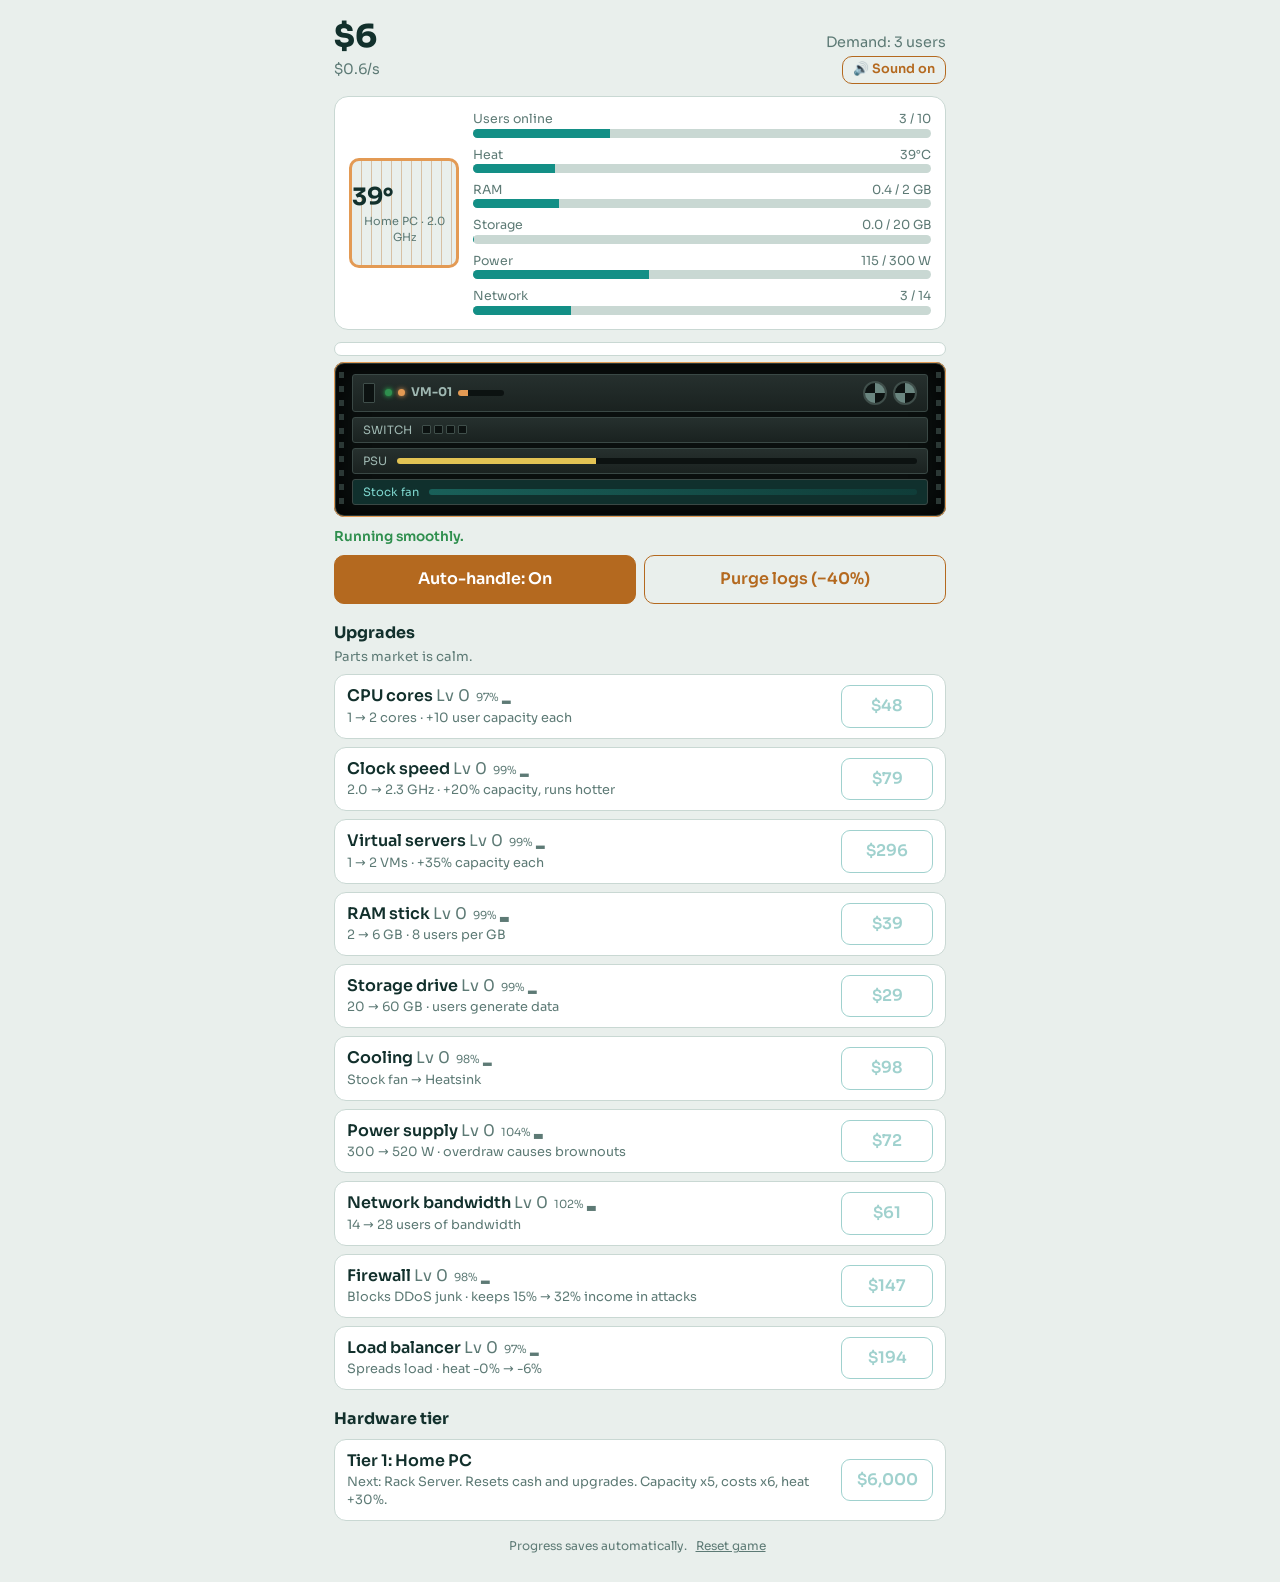
==== idle-server.html @ 1f961571 "Add files via upload" ====
<!DOCTYPE html>
<html lang="en">
<head>
<meta charset="utf-8">
<meta name="viewport" content="width=device-width, initial-scale=1, viewport-fit=cover">
<title>Idle Server</title>
<link href="https://fonts.googleapis.com/css2?family=Sora:wght@400;600;800&display=swap" rel="stylesheet">
<style>
:root{--bg:#e9efec;--panel:#fff;--ink:#12302c;--mute:#5d7a75;--line:#c9d8d3;--cu:#b4691f;--cool:#138f86;--hot:#d93a1f;--ok:#2f8f4e;
box-sizing:border-box;padding-top:env(safe-area-inset-top,0px);padding-bottom:env(safe-area-inset-bottom,0px)}
@media (prefers-color-scheme:dark){:root:not([data-theme="light"]){--bg:#0b1a18;--panel:#12292580;--ink:#e6f1ee;--mute:#8fb0aa;--line:#24443f;--cu:#e39a54;--cool:#5ad1c8;--hot:#ff6a4a;--ok:#6fd08c}}
:root[data-theme="dark"]{--bg:#0b1a18;--panel:#122925;--ink:#e6f1ee;--mute:#8fb0aa;--line:#24443f;--cu:#e39a54;--cool:#5ad1c8;--hot:#ff6a4a;--ok:#6fd08c}
*{box-sizing:border-box}
html{scroll-padding-top:env(safe-area-inset-top,0px)}
body{margin:0;background:var(--bg);color:var(--ink);font-family:Sora,system-ui,-apple-system,"Segoe UI",sans-serif;line-height:1.4}
main{max-width:640px;margin:0 auto;padding:14px}
.top{display:flex;justify-content:space-between;align-items:baseline;gap:8px}
.cash{font-size:2rem;font-weight:800}.rate{color:var(--mute);font-size:.9rem}
.die{margin:12px 0;background:var(--panel);border:1px solid var(--line);border-radius:14px;padding:14px;display:grid;grid-template-columns:110px 1fr;gap:14px;align-items:center}
.chip{width:110px;height:110px;border-radius:10px;border:3px solid var(--cu);position:relative;display:grid;place-items:center;
background:repeating-linear-gradient(90deg,transparent 0 9px,color-mix(in srgb,var(--cu) 35%,transparent) 9px 10px),var(--bg);transition:box-shadow .4s}
.chip b{font-size:1.5rem}.chip small{display:block;color:var(--mute);text-align:center;font-size:.7rem}
.chip.warm{box-shadow:0 0 16px var(--cu)}.chip.hot{box-shadow:0 0 26px var(--hot);animation:p .5s infinite alternate;border-color:var(--hot)}
@keyframes p{to{box-shadow:0 0 6px var(--hot)}}
@media (prefers-reduced-motion:reduce){.chip.hot{animation:none}}
.bars{display:grid;gap:9px}
.bar label{display:flex;justify-content:space-between;font-size:.78rem;color:var(--mute)}
.track{height:9px;background:var(--line);border-radius:5px;overflow:hidden}
.fill{height:100%;width:0;background:var(--cool);transition:width .3s,background .3s}
.status{min-height:1.5em;font-size:.85rem;margin:0 0 8px;font-weight:600}
.row{display:flex;gap:8px}
button{font:inherit;cursor:pointer}
.act{flex:1;padding:12px;border-radius:10px;border:1px solid var(--cu);background:var(--cu);color:#fff;font-weight:600}
.act.alt{background:transparent;color:var(--cu)}
.act:active{transform:scale(.98)}
h2{font-size:1rem;margin:18px 0 8px}
.up{display:grid;grid-template-columns:1fr auto;gap:2px 10px;align-items:center;background:var(--panel);border:1px solid var(--line);border-radius:12px;padding:10px 12px;margin-bottom:8px}
.up .n{font-weight:600}.up .d{grid-column:1;color:var(--mute);font-size:.8rem}
.up button{grid-row:1/3;grid-column:2;padding:9px 12px;border-radius:9px;border:1px solid var(--cool);background:transparent;color:var(--cool);font-weight:600;min-width:92px}
.up button:disabled{opacity:.4;cursor:not-allowed}
button:focus-visible{outline:3px solid var(--cool);outline-offset:2px}
.fine{color:var(--mute);font-size:.75rem;margin-top:16px;text-align:center}
.rack{background:#0a0f0e;border:2px solid #2b3835;border-radius:10px;padding:10px 16px;margin:0 0 10px;display:grid;gap:5px;box-shadow:inset 0 0 30px #000;position:relative}
.rack:before,.rack:after{content:"";position:absolute;top:8px;bottom:8px;width:5px;background:repeating-linear-gradient(#2b3835 0 6px,transparent 6px 14px)}
.rack:before{left:3px}.rack:after{right:3px}
.unit{display:grid;grid-template-columns:auto 1fr auto;gap:10px;align-items:center;height:38px;padding:0 10px;background:linear-gradient(#26302e,#1a2220);border:1px solid #3a4845;border-radius:3px}
.bays{display:flex;gap:3px}
.bay{width:12px;height:20px;background:#0c1211;border:1px solid #3f4e4a;border-radius:1px}
.bay.on{background:#1a3a35;box-shadow:inset 0 -6px #2fd0c0}
.id{display:flex;align-items:center;gap:6px;color:#9fb8b2;font-size:.75rem}
.led{width:7px;height:7px;border-radius:50%;background:#2f8f4e;box-shadow:0 0 5px #2fd05e}
.led.ac{background:#e39a54;box-shadow:0 0 5px #e39a54;animation:blink calc(.12s + (1 - var(--load,0))*.9s) steps(2) infinite}
.unit:nth-child(2n) .led.ac{animation-delay:-.2s}.unit:nth-child(3n) .led.ac{animation-delay:-.45s}
@keyframes blink{50%{opacity:.15}}
.fans{display:flex;gap:6px}
.fan{width:24px;height:24px;border-radius:50%;border:2px solid #3f4e4a;background:conic-gradient(#6a8680 0 25%,#0c1211 0 50%,#6a8680 0 75%,#0c1211 0);animation:spin var(--fan,1.6s) linear infinite}
@keyframes spin{to{transform:rotate(360deg)}}
.rack.warm .led.pw{background:#e39a54;box-shadow:0 0 5px #e39a54}
.rack.hot .unit{border-color:#ff6a4a;box-shadow:0 0 8px #ff6a4a88}
.rack.hot .led.pw{background:#ff4a2a;box-shadow:0 0 6px #ff4a2a;animation:blink .3s steps(2) infinite}
.rack.full .bay.on{background:#4a1f18;box-shadow:inset 0 -6px #ff6a4a}
.unit.cool{height:26px;grid-template-columns:auto 1fr;color:#7fd8d0;font-size:.72rem;background:#10302d}
.pipe{height:6px;border-radius:3px;background:linear-gradient(90deg,#2fd0c0,#0e5b54);opacity:calc(.3 + var(--p,0)*.12)}
@media (prefers-reduced-motion:reduce){.fan,.led.ac,.rack.hot .led.pw{animation:none}}
.chip{border-color:var(--tc,var(--cu))}
.rack{outline:1px solid var(--tc,#2b3835);outline-offset:-1px}
.led.ac{background:var(--tc,#e39a54);box-shadow:0 0 5px var(--tc,#e39a54)}
.unit.sw,.unit.psu{height:26px;grid-template-columns:auto 1fr;font-size:.72rem;color:#9fb8b2}
.ports{display:flex;gap:3px;flex-wrap:wrap}.port{width:9px;height:9px;background:#0c1211;border:1px solid #3f4e4a;border-radius:1px}.port.on{background:var(--tc,#2fd0c0)}
.pwb{height:6px;background:#0c1211;border-radius:3px;overflow:hidden}.pwb i{display:block;height:100%;background:#e3c354;width:0}.rack.brown .pwb i{background:#ff6a4a}
.mini{width:46px;height:6px;background:#0c1211;border-radius:3px;overflow:hidden}.mini i{display:block;height:100%;width:0;background:var(--tc,#2fd0c0)}
.net{height:14px;position:relative;overflow:hidden;margin:0 0 6px;border-radius:7px;background:var(--panel);border:1px solid var(--line)}
.net i{position:absolute;top:3px;width:6px;height:6px;border-radius:50%;background:var(--tc,var(--cu));left:-8px;animation:pk var(--pk,2s) linear infinite}
@keyframes pk{to{left:100%}}
.net.ddos i{background:var(--hot)}
.ev{display:none;padding:8px 10px;border-radius:8px;margin-bottom:8px;font-weight:600;font-size:.85rem;background:var(--hot);color:#fff}.ev.spike{background:var(--cool)}
@media (prefers-reduced-motion:reduce){.net i{animation:none}}
.mk{font-size:.7rem;font-weight:400;margin-left:6px;color:var(--mute);white-space:nowrap}.mk.hi{color:var(--hot)}.mk.lo{color:var(--ok)}
.mkt{font-size:.82rem;color:var(--mute);margin:-4px 0 8px}
.up button.sale{background:var(--cool);color:#fff}
</style>
</head>
<body>
<main>
 <div class="top"><div><div class="cash" id="cash">$0</div><div class="rate" id="rate"></div></div>
  <div style="text-align:right"><div class="rate" id="demand"></div><button id="snd" class="act alt" style="flex:none;padding:4px 10px;margin-top:4px;font-size:.8rem">🔊 Sound on</button></div></div>

 <section class="die">
  <div class="chip" id="chip"><div><b id="temp">30°</b><small id="clock"></small></div></div>
  <div class="bars">
   <div class="bar"><label><span>Users online</span><span id="uT"></span></label><div class="track"><div class="fill" id="uB"></div></div></div>
   <div class="bar"><label><span>Heat</span><span id="hT"></span></label><div class="track"><div class="fill" id="hB"></div></div></div>
   <div class="bar"><label><span>RAM</span><span id="rT"></span></label><div class="track"><div class="fill" id="rB"></div></div></div>
   <div class="bar"><label><span>Storage</span><span id="sT"></span></label><div class="track"><div class="fill" id="sB"></div></div></div>
   <div class="bar"><label><span>Power</span><span id="pT"></span></label><div class="track"><div class="fill" id="pB"></div></div></div>
   <div class="bar"><label><span>Network</span><span id="nT"></span></label><div class="track"><div class="fill" id="nB"></div></div></div>
  </div>
 </section>

 <div class="ev" id="ev"></div>
 <div class="net" id="net" aria-hidden="true"></div>
 <div class="rack" id="rack" aria-hidden="true"></div>
 <p class="status" id="status"></p>
 <div class="row">
  <button class="act" id="click">Auto-handle: On</button>
  <button class="act alt" id="purge">Purge logs</button>
 </div>

 <h2>Upgrades</h2>
 <div class="mkt" id="news"></div>
 <div id="ups"></div>
 <h2>Hardware tier</h2>
 <div class="up"><div class="n" id="tn"></div><div class="d" id="td"></div><button id="mig"></button></div>
 <p class="fine">Progress saves automatically. <button id="reset" style="background:none;border:0;color:var(--mute);text-decoration:underline;font-size:inherit">Reset game</button></p>
</main>

<script>
const KEY='idleServerV1';
const fresh=()=>({cash:0,demand:3,temp:30,data:0,throttle:false,purgeCd:0,
 tier:0,mk:{},mkEv:30,ev:'',evT:0,nextEv:40,
 lv:{cores:0,clock:0,vms:0,ram:0,disk:0,cool:0,psu:0,net:0,fw:0,lb:0}});
let S=fresh();
try{const r=localStorage.getItem(KEY);if(r){const o=JSON.parse(r);S=Object.assign(fresh(),o,{lv:Object.assign(fresh().lv,o.lv)})}}catch(e){}

const U={
 cores:{n:'CPU cores',base:50,g:1.5,max:32,d:l=>`${1+l} → ${2+l} cores · +10 user capacity each`},
 clock:{n:'Clock speed',base:80,g:1.7,max:20,d:l=>`${(2+l*.3).toFixed(1)} → ${(2.3+l*.3).toFixed(1)} GHz · +20% capacity, runs hotter`},
 vms:{n:'Virtual servers',base:300,g:2.2,max:12,d:l=>`${1+l} → ${2+l} VMs · +35% capacity each`},
 ram:{n:'RAM stick',base:40,g:1.45,max:40,d:l=>`${2+l*4} → ${6+l*4} GB · 8 users per GB`},
 disk:{n:'Storage drive',base:30,g:1.5,max:40,d:l=>`${20+l*40} → ${60+l*40} GB · users generate data`},
 cool:{n:'Cooling',base:100,g:2.3,max:6,d:l=>`${['Stock fan','Heatsink','Dual fans','Liquid loop','Big radiator','Chiller','Cryo'][l]} → ${['Heatsink','Dual fans','Liquid loop','Big radiator','Chiller','Cryo','Maxed'][l]}`},
 psu:{n:'Power supply',base:70,g:1.5,max:25,d:l=>`${(300+l*220)*tm()} → ${(520+l*220)*tm()} W · overdraw causes brownouts`},
 net:{n:'Network bandwidth',base:60,g:1.55,max:30,d:l=>`${(1+l)*14*tm()} → ${(2+l)*14*tm()} users of bandwidth`},
 fw:{n:'Firewall',base:150,g:1.9,max:5,d:l=>`Blocks DDoS junk · keeps ${Math.min(100,15+l*17)}% → ${Math.min(100,32+l*17)}% income in attacks`},
 lb:{n:'Load balancer',base:200,g:1.8,max:8,d:l=>`Spreads load · heat -${l*6}% → -${l*6+6}%`}
};
const cost=k=>Math.floor(U[k].base*Math.pow(U[k].g+.12,S.lv[k])*Math.pow(6,S.tier)*(S.mk[k]||1));
const L=S.lv;
const cpuCap=()=>Math.floor((1+L.cores)*10*(1+.2*L.clock)*(1+.35*L.vms)*tm()*(brown()?.6:1)*(S.throttle?.5:1));
const ramCap=()=>(2+L.ram*4)*8*tm();
const diskCap=()=>(20+L.disk*40)*tm();
const maxUsers=()=>Math.min(cpuCap(),ramCap(),netCap());
const served=()=>Math.floor(Math.min(S.demand*(S.ev==='spike'?2.5:S.ev==='ddos'?3:1),maxUsers()));
const load=()=>Math.min(1,served()/Math.max(1,Math.floor(cpuCap()/(S.throttle?.5:1))));
const diskFull=()=>S.data>=diskCap();
const income=()=>served()*.35*(S.throttle?.5:1)*(diskFull()?.3:1)*(S.ev==='ddos'?Math.min(1,.15+.17*L.fw):1)-powerDraw()*.004;

const $=id=>document.getElementById(id);
let AC=null,hum=null,humG=null,humF=null,snd=true,lastAlarm=0,wasFull=false,rackSig='';
function initAudio(){
 if(AC){if(AC.resume)AC.resume();return}
 try{AC=new (window.AudioContext||window.webkitAudioContext)();
 hum=AC.createOscillator();hum.type='sawtooth';hum.frequency.value=60;
 humF=AC.createBiquadFilter();humF.type='lowpass';humF.frequency.value=200;
 humG=AC.createGain();humG.gain.value=0;
 hum.connect(humF);humF.connect(humG);humG.connect(AC.destination);hum.start();}catch(e){AC=null}
}
function beep(f,d,type,v,f2){
 if(!AC||!snd)return;
 const o=AC.createOscillator(),g=AC.createGain(),t=AC.currentTime;
 o.type=type||'square';o.frequency.setValueAtTime(f,t);
 if(f2)o.frequency.exponentialRampToValueAtTime(f2,t+d);
 g.gain.setValueAtTime(v||.05,t);g.gain.exponentialRampToValueAtTime(.0001,t+d);
 o.connect(g);g.connect(AC.destination);o.start(t);o.stop(t+d);
}
const sfx={click:()=>beep(900,.05,'square',.03,1400),
 buy:()=>{beep(520,.09,'triangle',.06);setTimeout(()=>beep(780,.14,'triangle',.06),80)},
 purge:()=>beep(400,.3,'sawtooth',.04,80),
 alarm:()=>{beep(880,.15,'square',.04);setTimeout(()=>beep(660,.15,'square',.04),180)},
 full:()=>beep(150,.4,'sawtooth',.05)};
function updateHum(){
 if(!AC||!humG)return;
 const t=AC.currentTime,h=Math.max(0,S.temp-30);
 humG.gain.setTargetAtTime(snd?.015+h/80*.03:0,t,.2);
 hum.frequency.setTargetAtTime(55+h*1.2,t,.3);
 humF.frequency.setTargetAtTime(160+h*6,t,.3);
}
document.addEventListener('pointerdown',initAudio);
$('snd').onclick=()=>{initAudio();snd=!snd;$('snd').textContent=snd?'🔊 Sound on':'🔇 Sound off';if(snd)sfx.click()};
const TIERS=['Home PC','Rack Server','Data Center','Hyperscale','Quantum Farm'],TC=[6000,200000,6e6,2e8],TCOL=['#e39a54','#2fd0c0','#4a8cff','#b07bff','#ff5cd6'];
const tm=()=>Math.pow(5,S.tier);
const powerDraw=()=>(80+(1+L.cores)*35+L.clock*18+L.vms*25+L.ram*6+L.disk*4+L.cool*10+L.net*8)*tm();
const psuCap=()=>(300+L.psu*220)*tm();
const brown=()=>powerDraw()>psuCap();
const netCap=()=>Math.floor((1+L.net)*14*tm()*(S.ev==='ddos'?.5:1));
function migrate(){const c=TC[S.tier];if(S.tier>=4||S.cash<c)return;S.tier++;S.cash=0;S.demand=3*tm();S.temp=30;S.data=0;S.throttle=false;S.ev='';S.nextEv=60;for(const k in L)L[k]=0;sfx.buy();setTimeout(sfx.buy,200)}
function renderExtra(){
 document.body.style.setProperty('--tc',TCOL[S.tier]);
 const m=maxUsers(),s=served(),r=Math.min(1,s/Math.max(1,m)),pw=powerDraw()/psuCap(),nr=s/netCap();
 $('pT').textContent=Math.round(powerDraw())+' / '+Math.round(psuCap())+' W';
 $('pB').style.width=Math.min(100,pw*100)+'%';$('pB').style.background=pw>1?'var(--hot)':pw>.85?'var(--cu)':'';
 $('nT').textContent=fmt(s)+' / '+fmt(netCap());$('nB').style.width=Math.min(100,nr*100)+'%';
 $('net').className='net'+(S.ev==='ddos'?' ddos':'');$('net').style.setProperty('--pk',(3-2.6*r).toFixed(2)+'s');
 [...$('net').children].forEach((d,i)=>d.style.display=i<Math.ceil(r*14)?'':'none');
 const e=$('ev');e.className='ev '+S.ev;e.style.display=S.ev?'block':'none';
 e.textContent=S.ev==='spike'?'Traffic spike! Demand is 2.5x for '+Math.ceil(S.evT)+'s.':S.ev==='ddos'?'DDoS attack! Junk traffic floods the network for '+Math.ceil(S.evT)+'s. A firewall keeps your income.':'';
 $('clock').textContent=TIERS[S.tier]+' · '+(2+L.clock*.3).toFixed(1)+' GHz';
 $('tn').textContent='Tier '+(S.tier+1)+': '+TIERS[S.tier];
 $('td').textContent=S.tier>=4?'Top tier reached.':'Next: '+TIERS[S.tier+1]+'. Resets cash and upgrades. Capacity x5, costs x6, heat +30%.';
 const mg=$('mig');mg.textContent=S.tier>=4?'Max':'$'+fmt(TC[S.tier]);mg.disabled=S.tier>=4||S.cash<TC[S.tier];
 const rk=$('rack');rk.classList.toggle('brown',brown());
 const pu=rk.querySelector('.pwb i');if(pu)pu.style.width=Math.min(100,pw*100)+'%';
 const t=Date.now()/700;
 rk.querySelectorAll('.unit .mini i').forEach((x,i)=>x.style.width=Math.max(4,Math.min(100,load()*100*(.85+.15*Math.sin(t+i*1.7))))+'%');
 rk.querySelectorAll('.port').forEach(p=>p.classList.toggle('on',Math.random()<nr*.8+.1));
 const SP='\u2581\u2582\u2583\u2584\u2585\u2586\u2587\u2588';
 for(const k in U){const m=S.mk[k]||1,h=MH[k]||[m];
  const sp=h.map(v=>SP[Math.max(0,Math.min(7,Math.round((v-.5)/2.3*7)))]).join('');
  const el=$('m_'+k);if(el){el.textContent=(m>1.05?'\u25b2 ':m<.95?'\u25bc ':'')+Math.round(m*100)+'% '+sp;el.className='mk '+(m>1.25?'hi':m<.8?'lo':'')}
  const b=$('b_'+k);if(b)b.classList.toggle('sale',m<.8)}
 $('news').textContent=newsMsg||'Parts market is calm.';
}
function renderRack(){
 const n=1+L.vms,bays=Math.min(6,1+Math.floor(L.disk/2)),sig=n+'-'+bays+'-'+L.cool+'-'+L.net+'-'+S.tier,r=$('rack');
 if(sig!==rackSig){rackSig=sig;
  let h='';for(let i=0;i<n;i++){h+=`<div class="unit"><div class="bays">${'<i class="bay"></i>'.repeat(bays)}</div><div class="id"><span class="led pw"></span><span class="led ac"></span><b>VM-${String(i+1).padStart(2,'0')}</b><span class="mini"><i></i></span></div><div class="fans"><i class="fan"></i><i class="fan"></i></div></div>`}
  h+=`<div class="unit sw"><span>SWITCH</span><div class="ports">${'<i class="port"></i>'.repeat(Math.min(16,4+L.net*2))}</div></div><div class="unit psu"><span>PSU</span><span class="pwb"><i></i></span></div><div class="unit cool"><span>${['Stock fan','Heatsink','Dual fans','Liquid loop','Radiator','Chiller','Cryo'][L.cool]}</span><span class="pipe" style="--p:${L.cool}"></span></div>`;
  r.innerHTML=h;}
 r.style.setProperty('--load',load().toFixed(2));
 r.style.setProperty('--fan',Math.max(.12,1.6-(S.temp-30)/45).toFixed(2)+'s');
 r.className='rack'+(S.throttle?' hot':S.temp>75?' warm':'')+(diskFull()?' full':'');
 const lit=Math.round(Math.min(1,S.data/diskCap())*bays);
 r.querySelectorAll('.unit').forEach(u=>u.querySelectorAll('.bay').forEach((b,j)=>b.classList.toggle('on',j<lit)));
}
const fmt=n=>n>=1e9?(n/1e9).toFixed(2)+'B':n>=1e6?(n/1e6).toFixed(2)+'M':n>=1e4?(n/1e3).toFixed(1)+'K':Math.floor(n).toLocaleString();

function tick(dt){
 // demand grows on its own
 S.demand=S.demand*(1+.007*dt)+.3*dt*tm()*(1+S.tier);
 mkT+=dt;
 if(mkT>=2){mkT=0;for(const k in U){let m=S.mk[k]||1;m+=(1-m)*.04+(Math.random()-.5)*.1;m=Math.max(.5,Math.min(2.8,m));S.mk[k]=m;(MH[k]=MH[k]||[]).push(m);if(MH[k].length>14)MH[k].shift()}}
 S.mkEv-=dt;
 if(S.mkEv<=0){S.mkEv=50+Math.random()*70;const ks=Object.keys(U),k=ks[Math.floor(Math.random()*ks.length)],up=Math.random()<.6;S.mk[k]=Math.max(.5,Math.min(2.8,(S.mk[k]||1)*(up?1.7:.55)));newsMsg=up?U[k].n+' shortage! Prices are surging.':U[k].n+' is on clearance. Prices dropped.'}
 S.nextEv-=dt;
 if(S.ev){S.evT-=dt;if(S.evT<=0)S.ev=''}
 else if(S.nextEv<=0){S.nextEv=45+Math.random()*60;const sp=Math.random()<.5;S.ev=sp?'spike':'ddos';S.evT=sp?15:20;sfx.alarm()}
 const s=served();
 S.cash=Math.max(0,S.cash+income()*dt);
 if(auto){autoT+=dt;while(autoT>=.5){autoT-=.5;S.cash+=1+L.clock*.5+served()*.02}}
 // data
 S.data=Math.min(diskCap(),S.data+s*.004*dt);
 const full=diskFull();if(full&&!wasFull)sfx.full();wasFull=full;
 // heat: target depends on load, clock, cooling
 const target=28+105*load()*(1+.15*L.clock)*(1+.3*S.tier)*(1-.06*L.lb)/(1+.55*L.cool);
 S.temp+=(target-S.temp)*Math.min(1,.15*dt);
 if(!S.throttle&&S.temp>=95){S.throttle=true;lastAlarm=0;sfx.alarm()}
 if(S.throttle){lastAlarm+=dt;if(lastAlarm>2){lastAlarm=0;sfx.alarm()}}
 if(S.throttle&&S.temp<=70)S.throttle=false;
 if(S.purgeCd>0)S.purgeCd=Math.max(0,S.purgeCd-dt);
}

function build(){
 $('ups').innerHTML=Object.keys(U).map(k=>`<div class="up"><div class="n">${U[k].n} <span id="l_${k}" style="color:var(--mute);font-weight:400"></span><span class="mk" id="m_${k}"></span></div><div class="d" id="d_${k}"></div><button data-k="${k}" id="b_${k}"></button></div>`).join('');
 $('ups').onclick=e=>{const k=e.target.dataset&&e.target.dataset.k;if(k)buy(k)};
}
function buy(k){
 const c=cost(k);if(S.cash<c||S.lv[k]>=U[k].max)return;
 S.cash-=c;S.lv[k]++;sfx.buy();
}
let auto=true,autoT=0,mkT=0,newsMsg='',MH={};
$('click').onclick=()=>{auto=!auto;$('click').textContent='Auto-handle: '+(auto?'On':'Off');sfx.click()};
$('purge').onclick=()=>{if(S.purgeCd>0)return;S.data*=.6;S.purgeCd=20;sfx.purge()};
$('reset').onclick=()=>{if(confirm('Erase all progress?')){try{localStorage.removeItem(KEY)}catch(e){}S=fresh();location.reload()}};

function bar(id,pct,color){const f=$(id);f.style.width=Math.min(100,pct)+'%';f.style.background=color||''}
function render(){
 $('cash').textContent='$'+fmt(S.cash);
 $('rate').textContent='$'+income().toFixed(1)+'/s';
 $('demand').textContent='Demand: '+fmt(S.demand)+' users';
 const s=served(),m=maxUsers();
 $('uT').textContent=fmt(s)+' / '+fmt(m);bar('uB',s/m*100);
 const hot=S.temp>=95||S.throttle?'var(--hot)':S.temp>75?'var(--cu)':'var(--cool)';
 $('hT').textContent=Math.round(S.temp)+'°C';bar('hB',(S.temp-25)/80*100,hot);
 const ramUse=Math.min(100,s/ramCap()*100);
 $('rT').textContent=Math.round(s/(8*tm())*10)/10+' / '+(2+L.ram*4)+' GB';bar('rB',ramUse,ramUse>95?'var(--cu)':'');
 $('sT').textContent=S.data.toFixed(1)+' / '+diskCap()+' GB';bar('sB',S.data/diskCap()*100,diskFull()?'var(--hot)':S.data/diskCap()>.8?'var(--cu)':'');
 $('temp').textContent=Math.round(S.temp)+'°';
 $('clock').textContent=(2+L.clock*.3).toFixed(1)+' GHz · '+(1+L.cores)+'c';
 $('chip').className='chip '+(S.throttle?'hot':S.temp>75?'warm':'');
 const st=$('status');
 if(S.throttle){st.textContent='CPU is throttling! Capacity and income are halved. Buy cooling or wait to cool below 70°.';st.style.color='var(--hot)'}
 else if(brown()){st.textContent='Brownout! Power draw exceeds your PSU. Capacity cut by 40%.';st.style.color='var(--hot)'}
 else if(diskFull()){st.textContent='Disk full — income cut by 70%. Purge logs or buy storage.';st.style.color='var(--hot)'}
 else if(S.demand>m){st.textContent=netCap()<Math.min(cpuCap(),ramCap())?'Max users reached: network bandwidth is the bottleneck.':ramCap()<cpuCap()?'Max users reached: RAM is the bottleneck.':'Max users reached: upgrade CPU or add a virtual server.';st.style.color='var(--cu)'}
 else{st.textContent='Running smoothly.';st.style.color='var(--ok)'}
 $('purge').textContent=S.purgeCd>0?'Purge logs ('+Math.ceil(S.purgeCd)+'s)':'Purge logs (−40%)';
 $('purge').disabled=S.purgeCd>0;
 for(const k in U){
  const maxed=L[k]>=U[k].max;
  $('l_'+k).textContent='Lv '+L[k];
  $('d_'+k).textContent=maxed?'Maxed out':U[k].d(L[k]);
  const b=$('b_'+k);b.textContent=maxed?'Max':'$'+fmt(cost(k));b.disabled=maxed||S.cash<cost(k);
 }
}
build();
$('net').innerHTML=Array.from({length:14},(_,i)=>`<i style="animation-delay:-${(i*.21).toFixed(2)}s"></i>`).join('');
$('mig').onclick=migrate;
let last=performance.now(),saveT=0;
setInterval(()=>{
 const now=performance.now();const dt=Math.min(1,(now-last)/1000);last=now;
 tick(dt);render();renderRack();renderExtra();updateHum();
 saveT+=dt;if(saveT>3){saveT=0;try{localStorage.setItem(KEY,JSON.stringify(S))}catch(e){}}
},100);
</script>
</body>
</html>
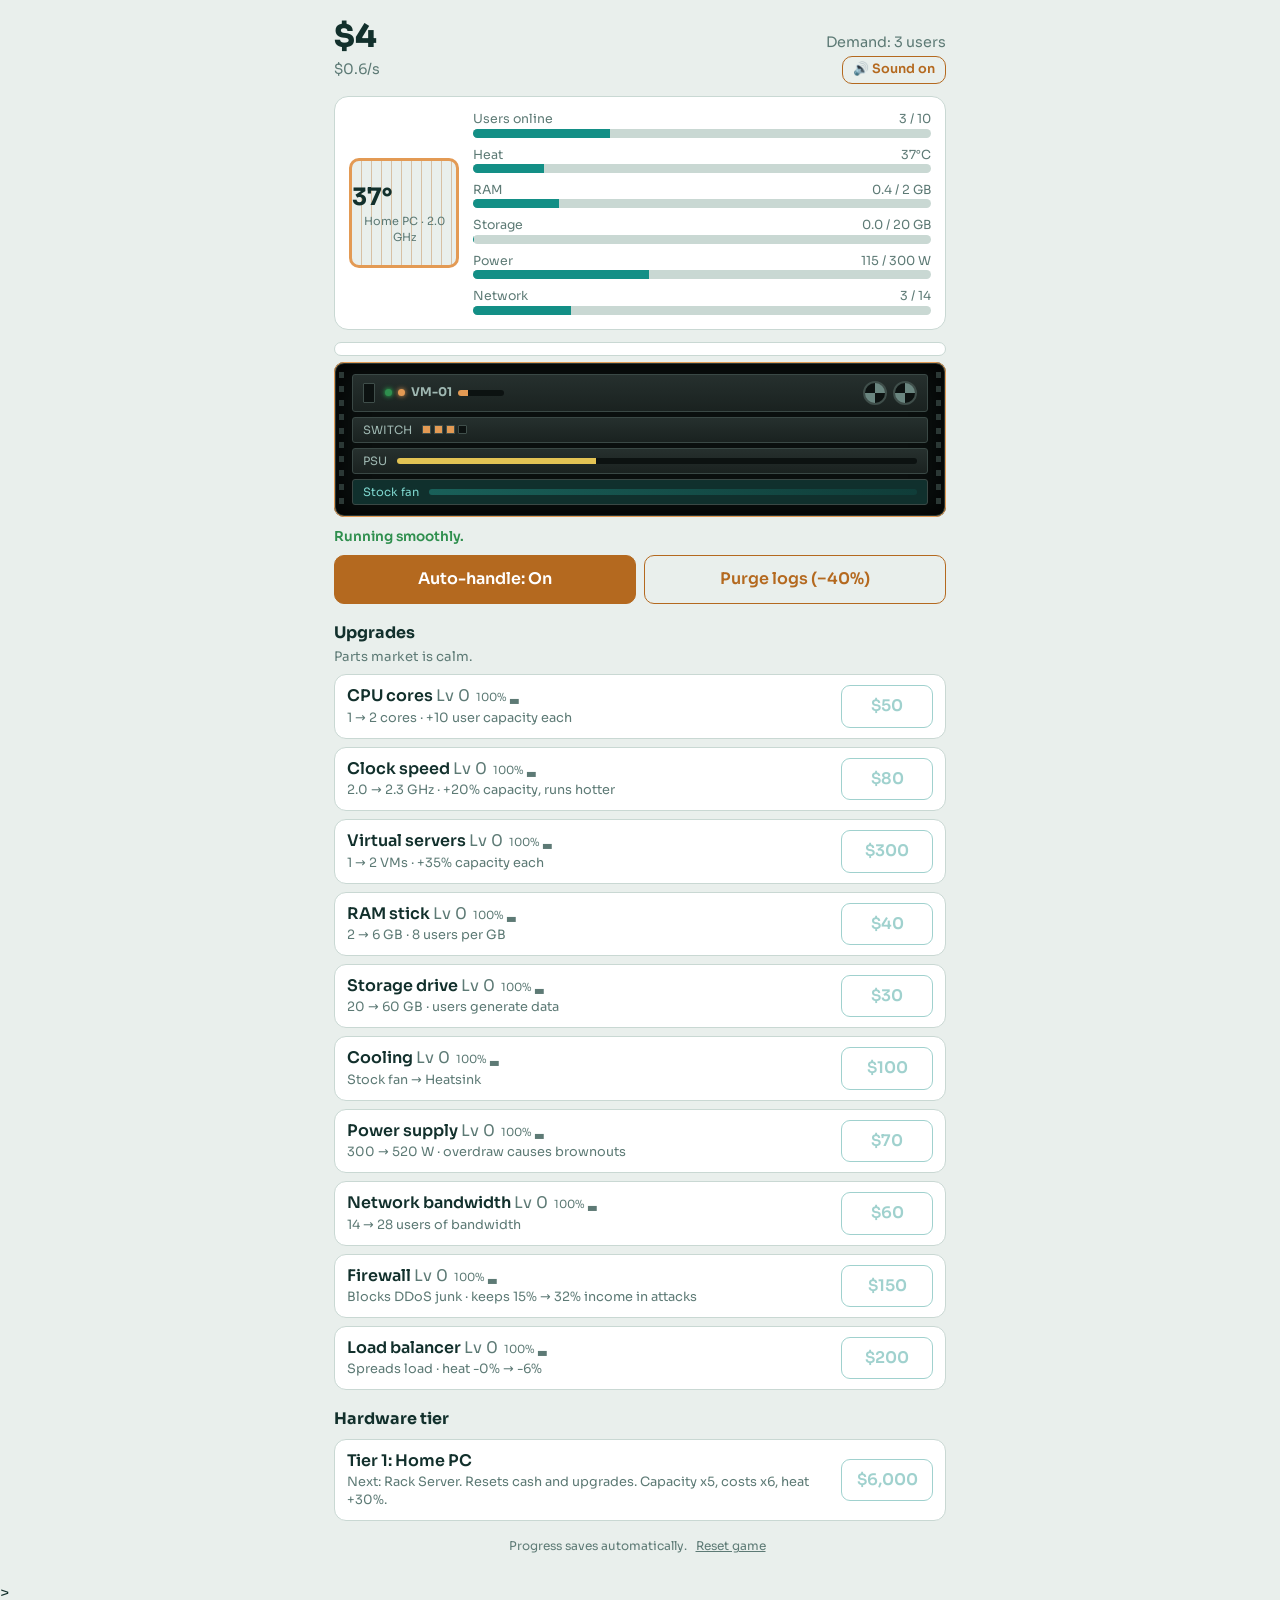
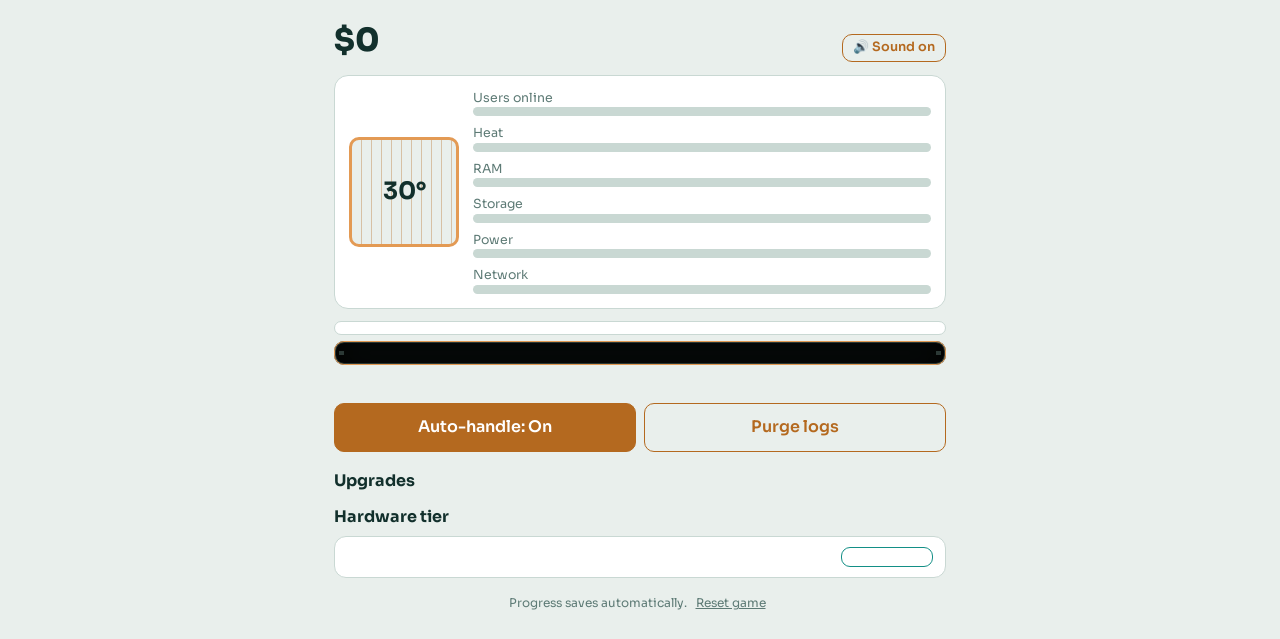
==== commit 88945ed4: "Update print statement from 'Hello' to 'Goodbye'" ====
--- a/idle-server.html
+++ b/idle-server.html
@@ -1,6 +1,450 @@
 <!DOCTYPE html>
 <html lang="en">
 <head>
+<meta charset="utf-8">
+<meta name="viewport" content="width=device-width, initial-scale=1, viewport-fit=cover">
+<title>Idle Server</title>
+<link href="https://fonts.googleapis.com/css2?family=Sora:wght@400;600;800&display=swap" rel="stylesheet">
+<style>
+:root{--bg:#e9efec;--panel:#fff;--ink:#12302c;--mute:#5d7a75;--line:#c9d8d3;--cu:#b4691f;--cool:#138f86;--hot:#d93a1f;--ok:#2f8f4e;
+box-sizing:border-box;padding-top:env(safe-area-inset-top,0px);padding-bottom:env(safe-area-inset-bottom,0px)}
+@media (prefers-color-scheme:dark){:root:not([data-theme="light"]){--bg:#0b1a18;--panel:#12292580;--ink:#e6f1ee;--mute:#8fb0aa;--line:#24443f;--cu:#e39a54;--cool:#5ad1c8;--hot:#ff6a4a;--ok:#6fd08c}}
+:root[data-theme="dark"]{--bg:#0b1a18;--panel:#122925;--ink:#e6f1ee;--mute:#8fb0aa;--line:#24443f;--cu:#e39a54;--cool:#5ad1c8;--hot:#ff6a4a;--ok:#6fd08c}
+*{box-sizing:border-box}
+html{scroll-padding-top:env(safe-area-inset-top,0px)}
+body{margin:0;background:var(--bg);color:var(--ink);font-family:Sora,system-ui,-apple-system,"Segoe UI",sans-serif;line-height:1.4}
+main{max-width:640px;margin:0 auto;padding:14px}
+.top{display:flex;justify-content:space-between;align-items:baseline;gap:8px}
+.cash{font-size:2rem;font-weight:800}.rate{color:var(--mute);font-size:.9rem}
+.die{margin:12px 0;background:var(--panel);border:1px solid var(--line);border-radius:14px;padding:14px;display:grid;grid-template-columns:110px 1fr;gap:14px;align-items:center}
+.chip{width:110px;height:110px;border-radius:10px;border:3px solid var(--cu);position:relative;display:grid;place-items:center;
+background:repeating-linear-gradient(90deg,transparent 0 9px,color-mix(in srgb,var(--cu) 35%,transparent) 9px 10px),var(--bg);transition:box-shadow .4s}
+.chip b{font-size:1.5rem}.chip small{display:block;color:var(--mute);text-align:center;font-size:.7rem}
+.chip.warm{box-shadow:0 0 16px var(--cu)}.chip.hot{box-shadow:0 0 26px var(--hot);animation:p .5s infinite alternate;border-color:var(--hot)}
+@keyframes p{to{box-shadow:0 0 6px var(--hot)}}
+@media (prefers-reduced-motion:reduce){.chip.hot{animation:none}}
+.bars{display:grid;gap:9px}
+.bar label{display:flex;justify-content:space-between;font-size:.78rem;color:var(--mute)}
+.track{height:9px;background:var(--line);border-radius:5px;overflow:hidden}
+.fill{height:100%;width:0;background:var(--cool);transition:width .3s,background .3s}
+.status{min-height:1.5em;font-size:.85rem;margin:0 0 8px;font-weight:600}
+.row{display:flex;gap:8px}
+button{font:inherit;cursor:pointer}
+.act{flex:1;padding:12px;border-radius:10px;border:1px solid var(--cu);background:var(--cu);color:#fff;font-weight:600}
+.act.alt{background:transparent;color:var(--cu)}
+.act:active{transform:scale(.98)}
+h2{font-size:1rem;margin:18px 0 8px}
+.up{display:grid;grid-template-columns:1fr auto;gap:2px 10px;align-items:center;background:var(--panel);border:1px solid var(--line);border-radius:12px;padding:10px 12px;margin-bottom:8px}
+.up .n{font-weight:600}.up .d{grid-column:1;color:var(--mute);font-size:.8rem}
+.up button{grid-row:1/3;grid-column:2;padding:9px 12px;border-radius:9px;border:1px solid var(--cool);background:transparent;color:var(--cool);font-weight:600;min-width:92px}
+.up button:disabled{opacity:.4;cursor:not-allowed}
+button:focus-visible{outline:3px solid var(--cool);outline-offset:2px}
+.fine{color:var(--mute);font-size:.75rem;margin-top:16px;text-align:center}
+.rack{background:#0a0f0e;border:2px solid #2b3835;border-radius:10px;padding:10px 16px;margin:0 0 10px;display:grid;gap:5px;box-shadow:inset 0 0 30px #000;position:relative}
+.rack:before,.rack:after{content:"";position:absolute;top:8px;bottom:8px;width:5px;background:repeating-linear-gradient(#2b3835 0 6px,transparent 6px 14px)}
+.rack:before{left:3px}.rack:after{right:3px}
+.unit{display:grid;grid-template-columns:auto 1fr auto;gap:10px;align-items:center;height:38px;padding:0 10px;background:linear-gradient(#26302e,#1a2220);border:1px solid #3a4845;border-radius:3px}
+.bays{display:flex;gap:3px}
+.bay{width:12px;height:20px;background:#0c1211;border:1px solid #3f4e4a;border-radius:1px}
+.bay.on{background:#1a3a35;box-shadow:inset 0 -6px #2fd0c0}
+.id{display:flex;align-items:center;gap:6px;color:#9fb8b2;font-size:.75rem}
+.led{width:7px;height:7px;border-radius:50%;background:#2f8f4e;box-shadow:0 0 5px #2fd05e}
+.led.ac{background:#e39a54;box-shadow:0 0 5px #e39a54;animation:blink calc(.12s + (1 - var(--load,0))*.9s) steps(2) infinite}
+.unit:nth-child(2n) .led.ac{animation-delay:-.2s}.unit:nth-child(3n) .led.ac{animation-delay:-.45s}
+@keyframes blink{50%{opacity:.15}}
+.fans{display:flex;gap:6px}
+.fan{width:24px;height:24px;border-radius:50%;border:2px solid #3f4e4a;background:conic-gradient(#6a8680 0 25%,#0c1211 0 50%,#6a8680 0 75%,#0c1211 0);animation:spin var(--fan,1.6s) linear infinite}
+@keyframes spin{to{transform:rotate(360deg)}}
+.rack.warm .led.pw{background:#e39a54;box-shadow:0 0 5px #e39a54}
+.rack.hot .unit{border-color:#ff6a4a;box-shadow:0 0 8px #ff6a4a88}
+.rack.hot .led.pw{background:#ff4a2a;box-shadow:0 0 6px #ff4a2a;animation:blink .3s steps(2) infinite}
+.rack.full .bay.on{background:#4a1f18;box-shadow:inset 0 -6px #ff6a4a}
+.unit.cool{height:26px;grid-template-columns:auto 1fr;color:#7fd8d0;font-size:.72rem;background:#10302d}
+.pipe{height:6px;border-radius:3px;background:linear-gradient(90deg,#2fd0c0,#0e5b54);opacity:calc(.3 + var(--p,0)*.12)}
+@media (prefers-reduced-motion:reduce){.fan,.led.ac,.rack.hot .led.pw{animation:none}}
+.chip{border-color:var(--tc,var(--cu))}
+.rack{outline:1px solid var(--tc,#2b3835);outline-offset:-1px}
+.led.ac{background:var(--tc,#e39a54);box-shadow:0 0 5px var(--tc,#e39a54)}
+.unit.sw,.unit.psu{height:26px;grid-template-columns:auto 1fr;font-size:.72rem;color:#9fb8b2}
+.ports{display:flex;gap:3px;flex-wrap:wrap}.port{width:9px;height:9px;background:#0c1211;border:1px solid #3f4e4a;border-radius:1px}.port.on{background:var(--tc,#2fd0c0)}
+.pwb{height:6px;background:#0c1211;border-radius:3px;overflow:hidden}.pwb i{display:block;height:100%;background:#e3c354;width:0}.rack.brown .pwb i{background:#ff6a4a}
+.mini{width:46px;height:6px;background:#0c1211;border-radius:3px;overflow:hidden}.mini i{display:block;height:100%;width:0;background:var(--tc,#2fd0c0)}
+.net{height:14px;position:relative;overflow:hidden;margin:0 0 6px;border-radius:7px;background:var(--panel);border:1px solid var(--line)}
+.net i{position:absolute;top:3px;width:6px;height:6px;border-radius:50%;background:var(--tc,var(--cu));left:-8px;animation:pk var(--pk,2s) linear infinite}
+@keyframes pk{to{left:100%}}
+.net.ddos i{background:var(--hot)}
+.ev{display:none;padding:8px 10px;border-radius:8px;margin-bottom:8px;font-weight:600;font-size:.85rem;background:var(--hot);color:#fff}.ev.spike{background:var(--cool)}
+@media (prefers-reduced-motion:reduce){.net i{animation:none}}
+.mk{font-size:.7rem;font-weight:400;margin-left:6px;color:var(--mute);white-space:nowrap}.mk.hi{color:var(--hot)}.mk.lo{color:var(--ok)}
+.mkt{font-size:.82rem;color:var(--mute);margin:-4px 0 8px}
+.up button.sale{background:var(--cool);color:#fff}
+.up{position:relative}
+.unit.new{animation:slidein .7s ease-out}
+@keyframes slidein{from{transform:translateX(-40px);opacity:0;box-shadow:0 0 16px var(--tc,#2fd0c0)}}
+.toast{position:fixed;left:50%;top:calc(env(safe-area-inset-top,0px) + 12px);background:var(--cool);color:#fff;padding:8px 16px;border-radius:20px;font-weight:600;font-size:.9rem;z-index:9;box-shadow:0 4px 16px #0006;pointer-events:none;white-space:nowrap;animation:toast 1.6s ease-out forwards}
+@keyframes toast{0%{opacity:0;transform:translate(-50%,-16px)}15%{opacity:1;transform:translate(-50%,0)}80%{opacity:1;transform:translate(-50%,0)}100%{opacity:0;transform:translate(-50%,-8px)}}
+</style>
+</head>
+<body>
+<main>
+ <div class="top"><div><div class="cash" id="cash">$0</div><div class="rate" id="rate"></div></div>
+  <div style="text-align:right"><div class="rate" id="demand"></div><button id="snd" class="act alt" style="flex:none;padding:4px 10px;margin-top:4px;font-size:.8rem">🔊 Sound on</button></div></div>
+
+ <section class="die">
+  <div class="chip" id="chip"><div><b id="temp">30°</b><small id="clock"></small></div></div>
+  <div class="bars">
+   <div class="bar"><label><span>Users online</span><span id="uT"></span></label><div class="track"><div class="fill" id="uB"></div></div></div>
+   <div class="bar"><label><span>Heat</span><span id="hT"></span></label><div class="track"><div class="fill" id="hB"></div></div></div>
+   <div class="bar"><label><span>RAM</span><span id="rT"></span></label><div class="track"><div class="fill" id="rB"></div></div></div>
+   <div class="bar"><label><span>Storage</span><span id="sT"></span></label><div class="track"><div class="fill" id="sB"></div></div></div>
+   <div class="bar"><label><span>Power</span><span id="pT"></span></label><div class="track"><div class="fill" id="pB"></div></div></div>
+   <div class="bar"><label><span>Network</span><span id="nT"></span></label><div class="track"><div class="fill" id="nB"></div></div></div>
+  </div>
+ </section>
+
+ <div class="ev" id="ev"></div>
+ <div class="net" id="net" aria-hidden="true"></div>
+ <div class="rack" id="rack" aria-hidden="true"></div>
+ <p class="status" id="status"></p>
+ <div class="row">
+  <button class="act" id="click">Auto-handle: On</button>
+  <button class="act alt" id="purge">Purge logs</button>
+ </div>
+
+ <h2>Upgrades</h2>
+ <div class="mkt" id="news"></div>
+ <div id="ups"></div>
+ <h2>Hardware tier</h2>
+ <div class="up"><div class="n" id="tn"></div><div class="d" id="td"></div><button id="mig"></button></div>
+ <p class="fine">Progress saves automatically. <button id="reset" style="background:none;border:0;color:var(--mute);text-decoration:underline;font-size:inherit">Reset game</button></p>
+</main>
+
+<script>
+const KEY='idleServerV1';
+const fresh=()=>({cash:0,demand:3,temp:30,data:0,throttle:false,purgeCd:0,
+ tier:0,mk:{},mkEv:30,ev:'',evT:0,nextEv:40,
+ lv:{cores:0,clock:0,vms:0,ram:0,disk:0,cool:0,psu:0,net:0,fw:0,lb:0}});
+let S=fresh();
+try{const r=localStorage.getItem(KEY);if(r){const o=JSON.parse(r);S=Object.assign(fresh(),o,{lv:Object.assign(fresh().lv,o.lv)})}}catch(e){}
+
+const U={
+ cores:{n:'CPU cores',base:50,g:1.5,max:32,d:l=>`${1+l} → ${2+l} cores · +10 user capacity each`},
+ clock:{n:'Clock speed',base:80,g:1.7,max:20,d:l=>`${(2+l*.3).toFixed(1)} → ${(2.3+l*.3).toFixed(1)} GHz · +20% capacity, runs hotter`},
+ vms:{n:'Virtual servers',base:300,g:2.2,max:12,d:l=>`${1+l} → ${2+l} VMs · +35% capacity each`},
+ ram:{n:'RAM stick',base:40,g:1.45,max:40,d:l=>`${2+l*4} → ${6+l*4} GB · 8 users per GB`},
+ disk:{n:'Storage drive',base:30,g:1.5,max:40,d:l=>`${20+l*40} → ${60+l*40} GB · users generate data`},
+ cool:{n:'Cooling',base:100,g:2.3,max:6,d:l=>`${['Stock fan','Heatsink','Dual fans','Liquid loop','Big radiator','Chiller','Cryo'][l]} → ${['Heatsink','Dual fans','Liquid loop','Big radiator','Chiller','Cryo','Maxed'][l]}`},
+ psu:{n:'Power supply',base:70,g:1.5,max:25,d:l=>`${(300+l*220)*tm()} → ${(520+l*220)*tm()} W · overdraw causes brownouts`},
+ net:{n:'Network bandwidth',base:60,g:1.55,max:30,d:l=>`${(1+l)*14*tm()} → ${(2+l)*14*tm()} users of bandwidth`},
+ fw:{n:'Firewall',base:150,g:1.9,max:5,d:l=>`Blocks DDoS junk · keeps ${Math.min(100,40+l*15)}% → ${Math.min(100,55+l*15)}% income in attacks`},
+ lb:{n:'Load balancer',base:200,g:1.8,max:8,d:l=>`Spreads load · heat -${l*6}% → -${l*6+6}%`}
+};
+const cost=k=>Math.floor(U[k].base*Math.pow(U[k].g+.04,S.lv[k])*Math.pow(3,S.tier)*(S.mk[k]||1));
+const L=S.lv;
+const cpuCap=()=>Math.floor((1+L.cores)*10*(1+.2*L.clock)*(1+.35*L.vms)*tm()*(brown()?.6:1)*(S.throttle?.5:1));
+const ramCap=()=>(2+L.ram*4)*8*tm();
+const diskCap=()=>(20+L.disk*40)*tm();
+const maxUsers=()=>Math.min(cpuCap(),ramCap(),netCap());
+const served=()=>Math.floor(Math.min(S.demand*(S.ev==='spike'?2:S.ev==='ddos'?2:1),maxUsers()));
+const load=()=>Math.min(1,served()/Math.max(1,Math.floor(cpuCap()/(S.throttle?.5:1))));
+const diskFull=()=>S.data>=diskCap();
+const income=()=>served()*.6*(S.throttle?.7:1)*(diskFull()?.5:1)*(S.ev==='ddos'?Math.min(1,.4+.15*L.fw):1)-powerDraw()*.002;
+
+const $=id=>document.getElementById(id);
+let AC=null,hum=null,humG=null,humF=null,snd=true,lastAlarm=0,wasFull=false,rackSig='';
+function initAudio(){
+ if(AC){if(AC.resume)AC.resume();return}
+ try{AC=new (window.AudioContext||window.webkitAudioContext)();
+ hum=AC.createOscillator();hum.type='sawtooth';hum.frequency.value=60;
+ humF=AC.createBiquadFilter();humF.type='lowpass';humF.frequency.value=200;
+ humG=AC.createGain();humG.gain.value=0;
+ hum.connect(humF);humF.connect(humG);humG.connect(AC.destination);hum.start();}catch(e){AC=null}
+}
+function beep(f,d,type,v,f2){
+ if(!AC||!snd)return;
+ const o=AC.createOscillator(),g=AC.createGain(),t=AC.currentTime;
+ o.type=type||'square';o.frequency.setValueAtTime(f,t);
+ if(f2)o.frequency.exponentialRampToValueAtTime(f2,t+d);
+ g.gain.setValueAtTime(v||.05,t);g.gain.exponentialRampToValueAtTime(.0001,t+d);
+ o.connect(g);g.connect(AC.destination);o.start(t);o.stop(t+d);
+}
+const sfx={click:()=>beep(900,.05,'square',.03,1400),
+ buy:()=>{beep(520,.09,'triangle',.06);setTimeout(()=>beep(780,.14,'triangle',.06),80)},
+ purge:()=>beep(400,.3,'sawtooth',.04,80),
+ alarm:()=>{beep(880,.15,'square',.04);setTimeout(()=>beep(660,.15,'square',.04),180)},
+ full:()=>beep(150,.4,'sawtooth',.05)};
+function updateHum(){
+ if(!AC||!humG)return;
+ const t=AC.currentTime,h=Math.max(0,S.temp-30);
+ humG.gain.setTargetAtTime(snd?.015+h/80*.03:0,t,.2);
+ hum.frequency.setTargetAtTime(55+h*1.2,t,.3);
+ humF.frequency.setTargetAtTime(160+h*6,t,.3);
+}
+document.addEventListener('pointerdown',initAudio);
+$('snd').onclick=()=>{initAudio();snd=!snd;$('snd').textContent=snd?'🔊 Sound on':'🔇 Sound off';if(snd)sfx.click()};
+const TIERS=['Home PC','Rack Server','Data Center','Hyperscale','Quantum Farm'],TC=[3000,40000,600000,8e6],TCOL=['#e39a54','#2fd0c0','#4a8cff','#b07bff','#ff5cd6'];
+const tm=()=>Math.pow(5,S.tier);
+const powerDraw=()=>(80+(1+L.cores)*35+L.clock*18+L.vms*25+L.ram*6+L.disk*4+L.cool*10+L.net*8)*tm();
+const psuCap=()=>(300+L.psu*220)*tm();
+const brown=()=>powerDraw()>psuCap();
+const netCap=()=>Math.floor((1+L.net)*14*tm()*(S.ev==='ddos'?.5:1));
+function migrate(){const c=TC[S.tier];if(S.tier>=4||S.cash<c)return;S.tier++;S.cash=0;S.demand=3*tm();S.temp=30;S.data=0;S.throttle=false;S.ev='';S.nextEv=60;for(const k in L)L[k]=0;sfx.buy();setTimeout(sfx.buy,200);toast('Migrated to '+TIERS[S.tier]+'!');$('chip').animate([{transform:'scale(1.3) rotate(8deg)'},{transform:'scale(1)'}],{duration:700,easing:'ease-out'})}
+function renderExtra(){
+ document.body.style.setProperty('--tc',TCOL[S.tier]);
+ const m=maxUsers(),s=served(),r=Math.min(1,s/Math.max(1,m)),pw=powerDraw()/psuCap(),nr=s/netCap();
+ $('pT').textContent=Math.round(powerDraw())+' / '+Math.round(psuCap())+' W';
+ $('pB').style.width=Math.min(100,pw*100)+'%';$('pB').style.background=pw>1?'var(--hot)':pw>.85?'var(--cu)':'';
+ $('nT').textContent=fmt(s)+' / '+fmt(netCap());$('nB').style.width=Math.min(100,nr*100)+'%';
+ $('net').className='net'+(S.ev==='ddos'?' ddos':'');$('net').style.setProperty('--pk',(3-2.6*r).toFixed(2)+'s');
+ [...$('net').children].forEach((d,i)=>d.style.display=i<Math.ceil(r*14)?'':'none');
+ const e=$('ev');e.className='ev '+S.ev;e.style.display=S.ev?'block':'none';
+ e.textContent=S.ev==='spike'?'Traffic spike! Demand is 2x for '+Math.ceil(S.evT)+'s.':S.ev==='ddos'?'DDoS attack! Junk traffic floods the network for '+Math.ceil(S.evT)+'s. A firewall keeps your income.':'';
+ $('clock').textContent=TIERS[S.tier]+' · '+(2+L.clock*.3).toFixed(1)+' GHz';
+ $('tn').textContent='Tier '+(S.tier+1)+': '+TIERS[S.tier];
+ $('td').textContent=S.tier>=4?'Top tier reached.':'Next: '+TIERS[S.tier+1]+'. Resets cash and upgrades. Capacity x5, costs x3, heat +10%.';
+ const mg=$('mig');mg.textContent=S.tier>=4?'Max':'$'+fmt(TC[S.tier]);mg.disabled=S.tier>=4||S.cash<TC[S.tier];
+ const rk=$('rack');rk.classList.toggle('brown',brown());
+ const pu=rk.querySelector('.pwb i');if(pu)pu.style.width=Math.min(100,pw*100)+'%';
+ const t=Date.now()/700;
+ rk.querySelectorAll('.unit .mini i').forEach((x,i)=>x.style.width=Math.max(4,Math.min(100,load()*100*(.85+.15*Math.sin(t+i*1.7))))+'%');
+ rk.querySelectorAll('.port').forEach(p=>p.classList.toggle('on',Math.random()<nr*.8+.1));
+ const SP='\u2581\u2582\u2583\u2584\u2585\u2586\u2587\u2588';
+ for(const k in U){const m=S.mk[k]||1,h=MH[k]||[m];
+  const sp=h.map(v=>SP[Math.max(0,Math.min(7,Math.round((v-.6)/1.2*7)))]).join('');
+  const el=$('m_'+k);if(el){el.textContent=(m>1.05?'\u25b2 ':m<.95?'\u25bc ':'')+Math.round(m*100)+'% '+sp;el.className='mk '+(m>1.25?'hi':m<.8?'lo':'')}
+  const b=$('b_'+k);if(b)b.classList.toggle('sale',m<.8)}
+ $('news').textContent=newsMsg||'Parts market is calm.';
+}
+function toast(t){const e=document.createElement('div');e.className='toast';e.textContent=t;document.body.appendChild(e);setTimeout(()=>e.remove(),1700)}
+function flash(k){
+ toast('Upgraded: '+U[k].n+' Lv '+L[k]);
+ $('chip').animate([{transform:'scale(1.15)',boxShadow:'0 0 32px var(--tc,#e39a54)'},{transform:'scale(1)'}],{duration:500,easing:'ease-out'});
+ $('rack').animate([{boxShadow:'inset 0 0 30px #000,0 0 24px var(--tc,#2fd0c0)'},{boxShadow:'inset 0 0 30px #000,0 0 0 transparent'}],{duration:800});
+ const row=$('b_'+k).closest('.up');
+ row.animate([{boxShadow:'0 0 0 3px var(--cool)'},{boxShadow:'0 0 0 0 transparent'}],{duration:700});
+ document.querySelectorAll('#rack .fan').forEach(f=>f.animate([{filter:'brightness(2.2)'},{filter:'none'}],{duration:700}));
+}
+function renderRack(){
+ const n=1+L.vms,bays=Math.min(6,1+Math.floor(L.disk/2)),sig=n+'-'+bays+'-'+L.cool+'-'+L.net+'-'+S.tier,r=$('rack');
+ if(sig!==rackSig){rackSig=sig;
+  let h='';for(let i=0;i<n;i++){h+=`<div class="unit"><div class="bays">${'<i class="bay"></i>'.repeat(bays)}</div><div class="id"><span class="led pw"></span><span class="led ac"></span><b>VM-${String(i+1).padStart(2,'0')}</b><span class="mini"><i></i></span></div><div class="fans"><i class="fan"></i><i class="fan"></i></div></div>`}
+  h+=`<div class="unit sw"><span>SWITCH</span><div class="ports">${'<i class="port"></i>'.repeat(Math.min(16,4+L.net*2))}</div></div><div class="unit psu"><span>PSU</span><span class="pwb"><i></i></span></div><div class="unit cool"><span>${['Stock fan','Heatsink','Dual fans','Liquid loop','Radiator','Chiller','Cryo'][L.cool]}</span><span class="pipe" style="--p:${L.cool}"></span></div>`;
+  r.innerHTML=h;if(rackPrevN&&n>rackPrevN)r.children[n-1].classList.add('new');rackPrevN=n;}
+ r.style.setProperty('--load',load().toFixed(2));
+ r.style.setProperty('--fan',Math.max(.12,1.6-(S.temp-30)/45).toFixed(2)+'s');
+ r.className='rack'+(S.throttle?' hot':S.temp>75?' warm':'')+(diskFull()?' full':'');
+ const lit=Math.round(Math.min(1,S.data/diskCap())*bays);
+ r.querySelectorAll('.unit').forEach(u=>u.querySelectorAll('.bay').forEach((b,j)=>b.classList.toggle('on',j<lit)));
+}
+const fmt=n=>n>=1e9?(n/1e9).toFixed(2)+'B':n>=1e6?(n/1e6).toFixed(2)+'M':n>=1e4?(n/1e3).toFixed(1)+'K':Math.floor(n).toLocaleString();
+
+function tick(dt){
+ // demand grows on its own
+ S.demand=Math.min(S.demand*(1+.004*dt)+.25*dt*tm(),maxUsers()*1.3+5);
+ mkT+=dt;
+ if(mkT>=2){mkT=0;for(const k in U){let m=S.mk[k]||1;m+=(1-m)*.04+(Math.random()-.5)*.1;m=Math.max(.6,Math.min(1.8,m));S.mk[k]=m;(MH[k]=MH[k]||[]).push(m);if(MH[k].length>14)MH[k].shift()}}
+ S.mkEv-=dt;
+ if(S.mkEv<=0){S.mkEv=50+Math.random()*70;const ks=Object.keys(U),k=ks[Math.floor(Math.random()*ks.length)],up=Math.random()<.6;S.mk[k]=Math.max(.6,Math.min(1.8,(S.mk[k]||1)*(up?1.4:.6)));newsMsg=up?U[k].n+' shortage! Prices are surging.':U[k].n+' is on clearance. Prices dropped.'}
+ S.nextEv-=dt;
+ if(S.ev){S.evT-=dt;if(S.evT<=0)S.ev=''}
+ else if(S.nextEv<=0){S.nextEv=90+Math.random()*120;const sp=Math.random()<.5;S.ev=sp?'spike':'ddos';S.evT=sp?15:20;sfx.alarm()}
+ const s=served();
+ S.cash=Math.max(0,S.cash+income()*dt);
+ if(auto){autoT+=dt;while(autoT>=.5)es:0,clock:0,vms:0,ram:0,disk:0,cool:0,psu:0,net:0,fw:0,lb:0}});
+let S=fresh();
+try{const r=localStorage.getItem(KEY);if(r){const o=JSON.parse(r);S=Object.assign(fresh(),o,{lv:Object.assign(fresh().lv,o.lv)})}}catch(e){}
+
+const U={
+ cores:{n:'CPU cores',base:50,g:1.5,max:32,d:l=>`${1+l} → ${2+l} cores · +10 user capacity each`},
+ clock:{n:'Clock speed',base:80,g:1.7,max:20,d:l=>`${(2+l*.3).toFixed(1)} → ${(2.3+l*.3).toFixed(1)} GHz · +20% capacity, runs hotter`},
+ vms:{n:'Virtual servers',base:300,g:2.2,max:12,d:l=>`${1+l} → ${2+l} VMs · +35% capacity each`},
+ ram:{n:'RAM stick',base:40,g:1.45,max:40,d:l=>`${2+l*4} → ${6+l*4} GB · 8 users per GB`},
+ disk:{n:'Storage drive',base:30,g:1.5,max:40,d:l=>`${20+l*40} → ${60+l*40} GB · users generate data`},
+ cool:{n:'Cooling',base:100,g:2.3,max:6,d:l=>`${['Stock fan','Heatsink','Dual fans','Liquid loop','Big radiator','Chiller','Cryo'][l]} → ${['Heatsink','Dual fans','Liquid loop','Big radiator','Chiller','Cryo','Maxed'][l]}`},
+ psu:{n:'Power supply',base:70,g:1.5,max:25,d:l=>`${(300+l*220)*tm()} → ${(520+l*220)*tm()} W · overdraw causes brownouts`},
+ net:{n:'Network bandwidth',base:60,g:1.55,max:30,d:l=>`${(1+l)*14*tm()} → ${(2+l)*14*tm()} users of bandwidth`},
+ fw:{n:'Firewall',base:150,g:1.9,max:5,d:l=>`Blocks DDoS junk · keeps ${Math.min(100,40+l*15)}% → ${Math.min(100,55+l*15)}% income in attacks`},
+ lb:{n:'Load balancer',base:200,g:1.8,max:8,d:l=>`Spreads load · heat -${l*6}% → -${l*6+6}%`}
+};
+const cost=k=>Math.floor(U[k].base*Math.pow(U[k].g+.04,S.lv[k])*Math.pow(3,S.tier)*(S.mk[k]||1));
+const L=S.lv;
+const cpuCap=()=>Math.floor((1+L.cores)*10*(1+.2*L.clock)*(1+.35*L.vms)*tm()*(brown()?.6:1)*(S.throttle?.5:1));
+const ramCap=()=>(2+L.ram*4)*8*tm();
+const diskCap=()=>(20+L.disk*40)*tm();
+const maxUsers=()=>Math.min(cpuCap(),ramCap(),netCap());
+const served=()=>Math.floor(Math.min(S.demand*(S.ev==='spike'?2:S.ev==='ddos'?2:1),maxUsers()));
+const load=()=>Math.min(1,served()/Math.max(1,Math.floor(cpuCap()/(S.throttle?.5:1))));
+const diskFull=()=>S.data>=diskCap();
+const income=()=>served()*.6*(S.throttle?.7:1)*(diskFull()?.5:1)*(S.ev==='ddos'?Math.min(1,.4+.15*L.fw):1)-powerDraw()*.002;
+
+const $=id=>document.getElementById(id);
+let AC=null,hum=null,humG=null,humF=null,snd=true,lastAlarm=0,wasFull=false,rackSig='';
+function initAudio(){
+ if(AC){if(AC.resume)AC.resume();return}
+ try{AC=new (window.AudioContext||window.webkitAudioContext)();
+ hum=AC.createOscillator();hum.type='sawtooth';hum.frequency.value=60;
+ humF=AC.createBiquadFilter();humF.type='lowpass';humF.frequency.value=200;
+ humG=AC.createGain();humG.gain.value=0;
+ hum.connect(humF);humF.connect(humG);humG.connect(AC.destination);hum.start();}catch(e){AC=null}
+}
+function beep(f,d,type,v,f2){
+ if(!AC||!snd)return;
+ const o=AC.createOscillator(),g=AC.createGain(),t=AC.currentTime;
+ o.type=type||'square';o.frequency.setValueAtTime(f,t);
+ if(f2)o.frequency.exponentialRampToValueAtTime(f2,t+d);
+ g.gain.setValueAtTime(v||.05,t);g.gain.exponentialRampToValueAtTime(.0001,t+d);
+ o.connect(g);g.connect(AC.destination);o.start(t);o.stop(t+d);
+}
+const sfx={click:()=>beep(900,.05,'square',.03,1400),
+ buy:()=>{beep(520,.09,'triangle',.06);setTimeout(()=>beep(780,.14,'triangle',.06),80)},
+ purge:()=>beep(400,.3,'sawtooth',.04,80),
+ alarm:()=>{beep(880,.15,'square',.04);setTimeout(()=>beep(660,.15,'square',.04),180)},
+ full:()=>beep(150,.4,'sawtooth',.05)};
+function updateHum(){
+ if(!AC||!humG)return;
+ const t=AC.currentTime,h=Math.max(0,S.temp-30);
+ humG.gain.setTargetAtTime(snd?.015+h/80*.03:0,t,.2);
+ hum.frequency.setTargetAtTime(55+h*1.2,t,.3);
+ humF.frequency.setTargetAtTime(160+h*6,t,.3);
+}
+document.addEventListener('pointerdown',initAudio);
+$('snd').onclick=()=>{initAudio();snd=!snd;$('snd').textContent=snd?'🔊 Sound on':'🔇 Sound off';if(snd)sfx.click()};
+const TIERS=['Home PC','Rack Server','Data Center','Hyperscale','Quantum Farm'],TC=[3000,40000,600000,8e6],TCOL=['#e39a54','#2fd0c0','#4a8cff','#b07bff','#ff5cd6'];
+const tm=()=>Math.pow(5,S.tier);
+const powerDraw=()=>(80+(1+L.cores)*35+L.clock*18+L.vms*25+L.ram*6+L.disk*4+L.cool*10+L.net*8)*tm();
+const psuCap=()=>(300+L.psu*220)*tm();
+const brown=()=>powerDraw()>psuCap();
+const netCap=()=>Math.floor((1+L.net)*14*tm()*(S.ev==='ddos'?.5:1));
+function migrate(){const c=TC[S.tier];if(S.tier>=4||S.cash<c)return;S.tier++;S.cash=0;S.demand=3*tm();S.temp=30;S.data=0;S.throttle=false;S.ev='';S.nextEv=60;for(const k in L)L[k]=0;sfx.buy();setTimeout(sfx.buy,200);toast('Migrated to '+TIERS[S.tier]+'!');$('chip').animate([{transform:'scale(1.3) rotate(8deg)'},{transform:'scale(1)'}],{duration:700,easing:'ease-out'})}
+function renderExtra(){
+ document.body.style.setProperty('--tc',TCOL[S.tier]);
+ const m=maxUsers(),s=served(),r=Math.min(1,s/Math.max(1,m)),pw=powerDraw()/psuCap(),nr=s/netCap();
+ $('pT').textContent=Math.round(powerDraw())+' / '+Math.round(psuCap())+' W';
+ $('pB').style.width=Math.min(100,pw*100)+'%';$('pB').style.background=pw>1?'var(--hot)':pw>.85?'var(--cu)':'';
+ $('nT').textContent=fmt(s)+' / '+fmt(netCap());$('nB').style.width=Math.min(100,nr*100)+'%';
+ $('net').className='net'+(S.ev==='ddos'?' ddos':'');$('net').style.setProperty('--pk',(3-2.6*r).toFixed(2)+'s');
+ [...$('net').children].forEach((d,i)=>d.style.display=i<Math.ceil(r*14)?'':'none');
+ const e=$('ev');e.className='ev '+S.ev;e.style.display=S.ev?'block':'none';
+ e.textContent=S.ev==='spike'?'Traffic spike! Demand is 2x for '+Math.ceil(S.evT)+'s.':S.ev==='ddos'?'DDoS attack! Junk traffic floods the network for '+Math.ceil(S.evT)+'s. A firewall keeps your income.':'';
+ $('clock').textContent=TIERS[S.tier]+' · '+(2+L.clock*.3).toFixed(1)+' GHz';
+ $('tn').textContent='Tier '+(S.tier+1)+': '+TIERS[S.tier];
+ $('td').textContent=S.tier>=4?'Top tier reached.':'Next: '+TIERS[S.tier+1]+'. Resets cash and upgrades. Capacity x5, costs x3, heat +10%.';
+ const mg=$('mig');mg.textContent=S.tier>=4?'Max':'$'+fmt(TC[S.tier]);mg.disabled=S.tier>=4||S.cash<TC[S.tier];
+ const rk=$('rack');rk.classList.toggle('brown',brown());
+ const pu=rk.querySelector('.pwb i');if(pu)pu.style.width=Math.min(100,pw*100)+'%';
+ const t=Date.now()/700;
+ rk.querySelectorAll('.unit .mini i').forEach((x,i)=>x.style.width=Math.max(4,Math.min(100,load()*100*(.85+.15*Math.sin(t+i*1.7))))+'%');
+ rk.querySelectorAll('.port').forEach(p=>p.classList.toggle('on',Math.random()<nr*.8+.1));
+ const SP='\u2581\u2582\u2583\u2584\u2585\u2586\u2587\u2588';
+ for(const k in U){const m=S.mk[k]||1,h=MH[k]||[m];
+  const sp=h.map(v=>SP[Math.max(0,Math.min(7,Math.round((v-.6)/1.2*7)))]).join('');
+  const el=$('m_'+k);if(el){el.textContent=(m>1.05?'\u25b2 ':m<.95?'\u25bc ':'')+Math.round(m*100)+'% '+sp;el.className='mk '+(m>1.25?'hi':m<.8?'lo':'')}
+  const b=$('b_'+k);if(b)b.classList.toggle('sale',m<.8)}
+ $('news').textContent=newsMsg||'Parts market is calm.';
+}
+function toast(t){const e=document.createElement('div');e.className='toast';e.textContent=t;document.body.appendChild(e);setTimeout(()=>e.remove(),1700)}
+function flash(k){
+ toast('Upgraded: '+U[k].n+' Lv '+L[k]);
+ $('chip').animate([{transform:'scale(1.15)',boxShadow:'0 0 32px var(--tc,#e39a54)'},{transform:'scale(1)'}],{duration:500,easing:'ease-out'});
+ $('rack').animate([{boxShadow:'inset 0 0 30px #000,0 0 24px var(--tc,#2fd0c0)'},{boxShadow:'inset 0 0 30px #000,0 0 0 transparent'}],{duration:800});
+ const row=$('b_'+k).closest('.up');
+ row.animate([{boxShadow:'0 0 0 3px var(--cool)'},{boxShadow:'0 0 0 0 transparent'}],{duration:700});
+ document.querySelectorAll('#rack .fan').forEach(f=>f.animate([{filter:'brightness(2.2)'},{filter:'none'}],{duration:700}));
+}
+function renderRack(){
+ const n=1+L.vms,bays=Math.min(6,1+Math.floor(L.disk/2)),sig=n+'-'+bays+'-'+L.cool+'-'+L.net+'-'+S.tier,r=$('rack');
+ if(sig!==rackSig){rackSig=sig;
+  let h='';for(let i=0;i<n;i++){h+=`<div class="unit"><div class="bays">${'<i class="bay"></i>'.repeat(bays)}</div><div class="id"><span class="led pw"></span><span class="led ac"></span><b>VM-${String(i+1).padStart(2,'0')}</b><span class="mini"><i></i></span></div><div class="fans"><i class="fan"></i><i class="fan"></i></div></div>`}
+  h+=`<div class="unit sw"><span>SWITCH</span><div class="ports">${'<i class="port"></i>'.repeat(Math.min(16,4+L.net*2))}</div></div><div class="unit psu"><span>PSU</span><span class="pwb"><i></i></span></div><div class="unit cool"><span>${['Stock fan','Heatsink','Dual fans','Liquid loop','Radiator','Chiller','Cryo'][L.cool]}</span><span class="pipe" style="--p:${L.cool}"></span></div>`;
+  r.innerHTML=h;if(rackPrevN&&n>rackPrevN)r.children[n-1].classList.add('new');rackPrevN=n;}
+ r.style.setProperty('--load',load().toFixed(2));
+ r.style.setProperty('--fan',Math.max(.12,1.6-(S.temp-30)/45).toFixed(2)+'s');
+ r.className='rack'+(S.throttle?' hot':S.temp>75?' warm':'')+(diskFull()?' full':'');
+ const lit=Math.round(Math.min(1,S.data/diskCap())*bays);
+ r.querySelectorAll('.unit').forEach(u=>u.querySelectorAll('.bay').forEach((b,j)=>b.classList.toggle('on',j<lit)));
+}
+const fmt=n=>n>=1e9?(n/1e9).toFixed(2)+'B':n>=1e6?(n/1e6).toFixed(2)+'M':n>=1e4?(n/1e3).toFixed(1)+'K':Math.floor(n).toLocaleString();
+
+function tick(dt){
+ // demand grows on its own
+ S.demand=Math.min(S.demand*(1+.004*dt)+.25*dt*tm(),maxUsers()*1.3+5);
+ mkT+=dt;
+ if(mkT>=2){mkT=0;for(const k in U){let m=S.mk[k]||1;m+=(1-m)*.04+(Math.random()-.5)*.1;m=Math.max(.6,Math.min(1.8,m));S.mk[k]=m;(MH[k]=MH[k]||[]).push(m);if(MH[k].length>14)MH[k].shift()}}
+ S.mkEv-=dt;
+ if(S.mkEv<=0){S.mkEv=50+Math.random()*70;const ks=Object.keys(U),k=ks[Math.floor(Math.random()*ks.length)],up=Math.random()<.6;S.mk[k]=Math.max(.6,Math.min(1.8,(S.mk[k]||1)*(up?1.4:.6)));newsMsg=up?U[k].n+' shortage! Prices are surging.':U[k].n+' is on clearance. Prices dropped.'}
+ S.nextEv-=dt;
+ if(S.ev){S.evT-=dt;if(S.evT<=0)S.ev=''}
+ else if(S.nextEv<=0){S.nextEv=90+Math.random()*120;const sp=Math.random()<.5;S.ev=sp?'spike':'ddos';S.evT=sp?15:20;sfx.alarm()}
+ const s=served();
+ S.cash=Math.max(0,S.cash+income()*dt);
+ if(auto){autoT+=dt;while(autoT>=.5){autoT-=.5;S.cash+=1+L.clock*.5+served()*.02}}
+ // data
+ S.data=Math.min(diskCap(),S.data+s*.004*dt);
+ const full=diskFull();if(full&&!wasFull)sfx.full();wasFull=full;
+ // heat: target depends on load, clock, cooling
+ const target=28+85*load()*(1+.1*L.clock)*(1+.1*S.tier)*(1-.06*L.lb)/(1+.6*L.cool);
+ S.temp+=(target-S.temp)*Math.min(1,.15*dt);
+ if(!S.throttle&&S.temp>=95){S.throttle=true;lastAlarm=0;sfx.alarm()}
+ if(S.throttle){lastAlarm+=dt;if(lastAlarm>2){lastAlarm=0;sfx.alarm()}}
+ if(S.throttle&&S.temp<=70)S.throttle=false;
+ if(S.purgeCd>0)S.purgeCd=Math.max(0,S.purgeCd-dt);
+}
+
+function build(){
+ $('ups').innerHTML=Object.keys(U).map(k=>`<div class="up"><div class="n">${U[k].n} <span id="l_${k}" style="color:var(--mute);font-weight:400"></span><span class="mk" id="m_${k}"></span></div><div class="d" id="d_${k}"></div><button data-k="${k}" id="b_${k}"></button></div>`).join('');
+ $('ups').onclick=e=>{const k=e.target.dataset&&e.target.dataset.k;if(k)buy(k)};
+}
+function buy(k){
+ const c=cost(k);if(S.cash<c||S.lv[k]>=U[k].max)return;
+ S.cash-=c;S.lv[k]++;sfx.buy();flash(k);
+}
+let auto=true,autoT=0,mkT=0,newsMsg='',MH={},rackPrevN=0;
+$('click').onclick=()=>{auto=!auto;$('click').textContent='Auto-handle: '+(auto?'On':'Off');sfx.click()};
+$('purge').onclick=()=>{if(S.purgeCd>0)return;S.data*=.6;S.purgeCd=20;sfx.purge()};
+$('reset').onclick=()=>{if(confirm('Erase all progress?')){try{localStorage.removeItem(KEY)}catch(e){}S=fresh();location.reload()}};
+
+function bar(id,pct,color){const f=$(id);f.style.width=Math.min(100,pct)+'%';f.style.background=color||''}
+function render(){
+ $('cash').textContent='$'+fmt(S.cash);
+ $('rate').textContent='$'+income().toFixed(1)+'/s';
+ $('demand').textContent='Demand: '+fmt(S.demand)+' users';
+ const s=served(),m=maxUsers();
+ $('uT').textContent=fmt(s)+' / '+fmt(m);bar('uB',s/m*100);
+ const hot=S.temp>=95||S.throttle?'var(--hot)':S.temp>75?'var(--cu)':'var(--cool)';
+ $('hT').textContent=Math.round(S.temp)+'°C';bar('hB',(S.temp-25)/80*100,hot);
+ const ramUse=Math.min(100,s/ramCap()*100);
+ $('rT').textContent=Math.round(s/(8*tm())*10)/10+' / '+(2+L.ram*4)+' GB';bar('rB',ramUse,ramUse>95?'var(--cu)':'');
+ $('sT').textContent=S.data.toFixed(1)+' / '+diskCap()+' GB';bar('sB',S.data/diskCap()*100,diskFull()?'var(--hot)':S.data/diskCap()>.8?'var(--cu)':'');
+ $('temp').textContent=Math.round(S.temp)+'°';
+ $('clock').textContent=(2+L.clock*.3).toFixed(1)+' GHz · '+(1+L.cores)+'c';
+ $('chip').className='chip '+(S.throttle?'hot':S.temp>75?'warm':'');
+ const st=$('status');
+ if(S.throttle){st.textContent='CPU is throttling! Capacity and income are halved. Buy cooling or wait to cool below 70°.';st.style.color='var(--hot)'}
+ else if(brown()){st.textContent='Brownout! Power draw exceeds your PSU. Capacity cut by 40%.';st.style.color='var(--hot)'}
+ else if(diskFull()){st.textContent='Disk full — income cut by 70%. Purge logs or buy storage.';st.style.color='var(--hot)'}
+ else if(S.demand>m){st.textContent=netCap()<Math.min(cpuCap(),ramCap())?'Max users reached: network bandwidth is the bottleneck.':ramCap()<cpuCap()?'Max users reached: RAM is the bottleneck.':'Max users reached: upgrade CPU or add a virtual server.';st.style.color='var(--cu)'}
+ else{st.textContent='Running smoothly.';st.style.color='var(--ok)'}
+ $('purge').textContent=S.purgeCd>0?'Purge logs ('+Math.ceil(S.purgeCd)+'s)':'Purge logs (−40%)';
+ $('purge').disabled=S.purgeCd>0;
+ for(const k in U){
+  const maxed=L[k]>=U[k].max;
+  $('l_'+k).textContent='Lv '+L[k];
+  $('d_'+k).textContent=maxed?'Maxed out':U[k].d(L[k]);
+  const b=$('b_'+k);b.textContent=maxed?'Max':'$'+fmt(cost(k));b.disabled=maxed||S.cash<cost(k);
+ }
+}
+build();
+$('net').innerHTML=Array.from({length:14},(_,i)=>`<i style="animation-delay:-${(i*.21).toFixed(2)}s"></i>`).join('');
+$('mig').onclick=migrate;
+let last=performance.now(),saveT=0;
+setInterval(()=>{
+ const now=performance.now();const dt=Math.min(1,(now-last)/1000);last=now;
+ tick(dt);render();renderRack();renderExtra();updateHum();
+ saveT+=dt;if(saveT>3){saveT=0;try{localStorage.setItem(KEY,JSON.stringify(S))}catch(e){}}
+},100);
+</script>
+</body>
+</html>>
 <meta charset="utf-8">
 <meta name="viewport" content="width=device-width, initial-scale=1, viewport-fit=cover">
 <title>Idle Server</title>
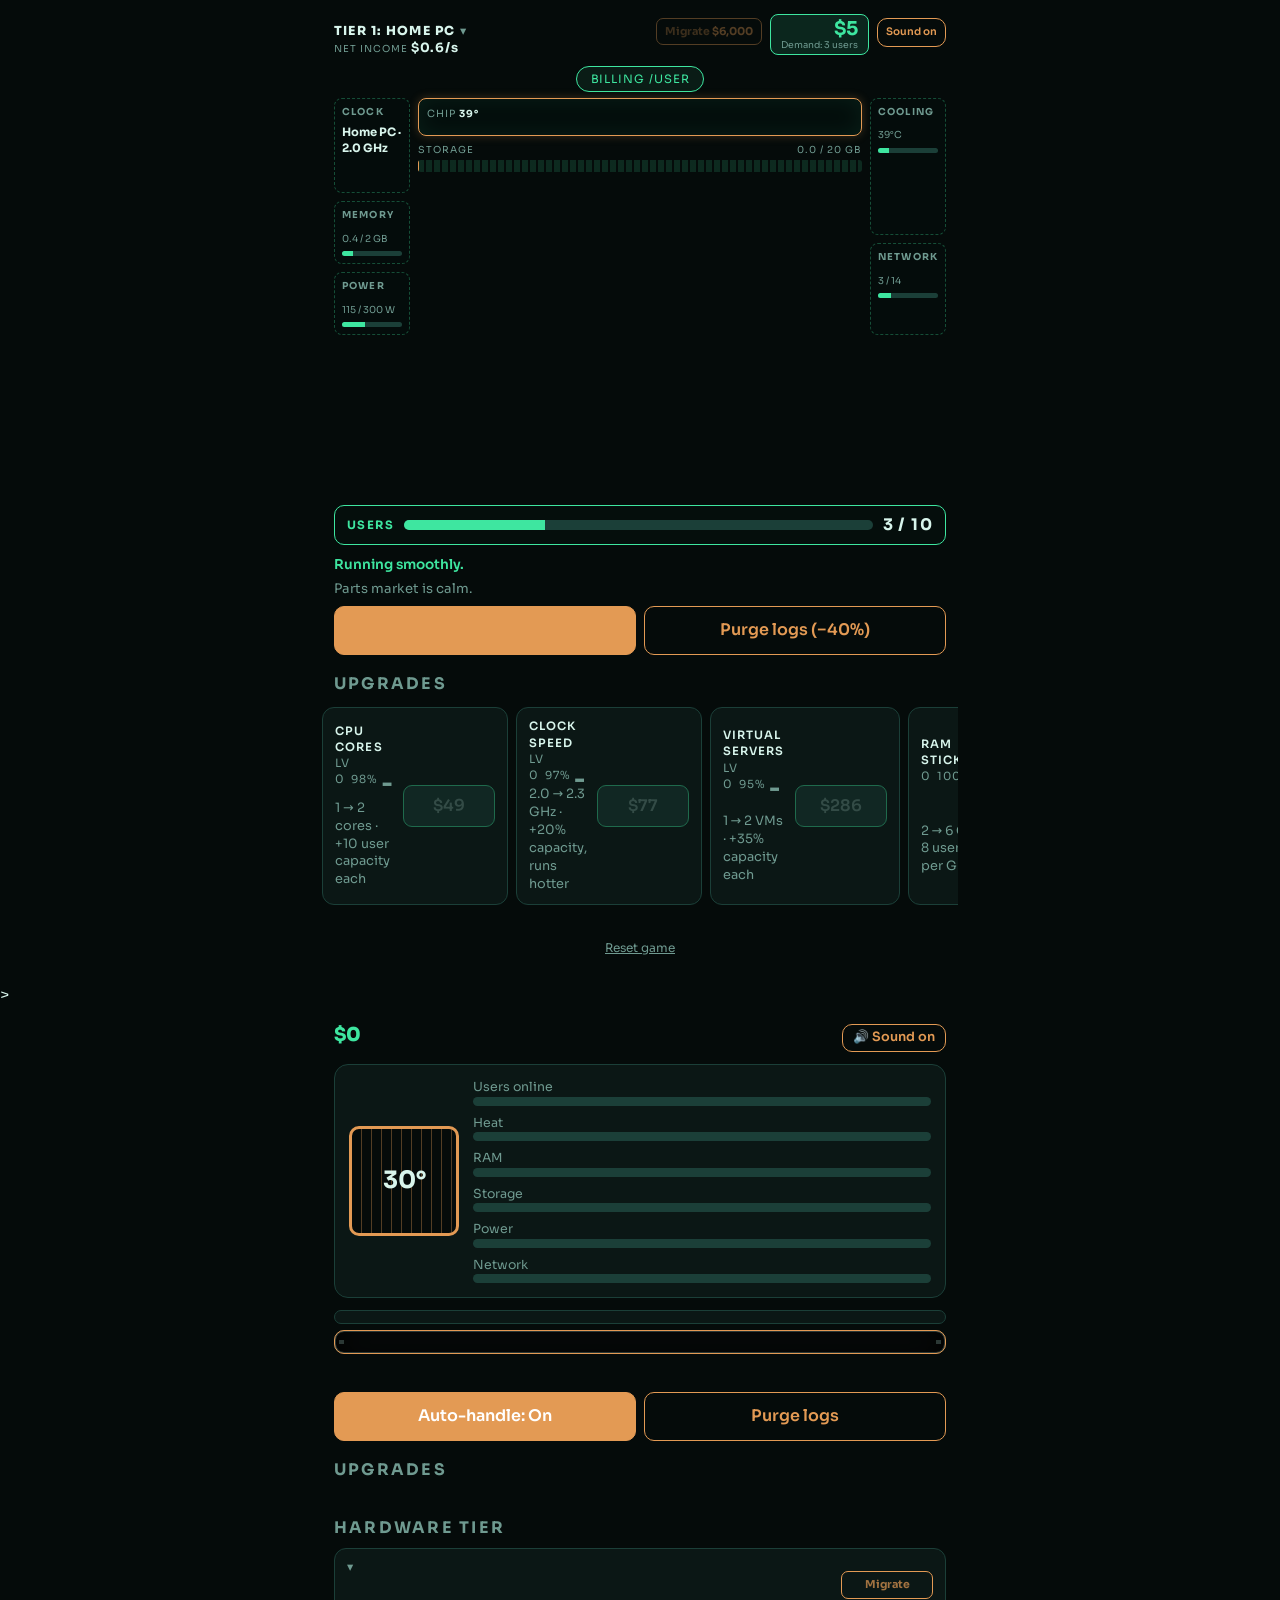
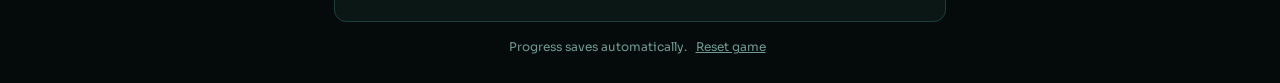
==== commit d77241d4: "Refactor HTML structure and styles for idle server" ====
--- a/idle-server.html
+++ b/idle-server.html
@@ -83,47 +83,151 @@
 @keyframes slidein{from{transform:translateX(-40px);opacity:0;box-shadow:0 0 16px var(--tc,#2fd0c0)}}
 .toast{position:fixed;left:50%;top:calc(env(safe-area-inset-top,0px) + 12px);background:var(--cool);color:#fff;padding:8px 16px;border-radius:20px;font-weight:600;font-size:.9rem;z-index:9;box-shadow:0 4px 16px #0006;pointer-events:none;white-space:nowrap;animation:toast 1.6s ease-out forwards}
 @keyframes toast{0%{opacity:0;transform:translate(-50%,-16px)}15%{opacity:1;transform:translate(-50%,0)}80%{opacity:1;transform:translate(-50%,0)}100%{opacity:0;transform:translate(-50%,-8px)}}
+:root:root:root{--bg:#050b0a;--panel:#0b1715;--ink:#d8f5ec;--mute:#6f9a90;--line:#1b3f38;--cu:#e39a54;--cool:#3ee6a0;--hot:#ff5a3c;--ok:#3ee6a0;color-scheme:dark}
+body{background-color:#050b0a;background-image:linear-gradient(rgba(62,230,160,.06) 1px,transparent 1px),linear-gradient(90deg,rgba(62,230,160,.06) 1px,transparent 1px);background-size:22px 22px;background-attachment:fixed}
+main{padding:10px 12px 24px}
+.top{display:flex;gap:8px;align-items:center}.chipsel{flex:1;display:grid;line-height:1.25}
+#tn{font-weight:800;letter-spacing:.1em;font-size:.78rem;text-transform:uppercase}#tn::after{content:' \25be';color:var(--mute)}
+.chipsel small{color:var(--mute);font-size:.6rem;letter-spacing:.1em}.chipsel small b{color:var(--ink);font-size:.8rem}
+#mig{padding:5px 8px;border-radius:7px;border:1px solid var(--cu);background:transparent;color:var(--cu);font-size:.68rem;font-weight:700}
+#mig::before{content:'Migrate ';opacity:.7}#mig:disabled{opacity:.35}
+.cashbox{border:1.5px solid var(--cool);background:rgba(62,230,160,.12);border-radius:8px;padding:3px 10px;text-align:right;line-height:1.15}
+#cash{font-size:1.2rem;color:var(--cool)}.cashbox small{display:block;font-size:.58rem;color:var(--mute)}
+#snd{flex:none;padding:6px 8px;font-size:.65rem}
+.bill{margin:10px auto 2px;border:1.5px solid var(--cool);border-radius:20px;padding:4px 14px;width:max-content;font-size:.72rem;letter-spacing:.08em;background:rgba(62,230,160,.08);color:var(--cool)}
+.nc{text-align:center;font-size:.68rem;letter-spacing:.14em;color:var(--mute);margin-bottom:6px}
+.board{display:grid;grid-template-columns:76px 1fr 76px;gap:8px}
+.col{display:grid;gap:8px;align-content:stretch}.col.r{grid-template-rows:1.5fr 1fr}
+.pn{border:1px dashed rgba(62,230,160,.3);border-radius:8px;padding:7px;background:rgba(5,15,13,.65);display:grid;gap:5px;align-content:start;font-size:.6rem;color:var(--mute);color:var(--tc,#3ee6a0)}
+.pn h4{margin:0;font-size:.6rem;letter-spacing:.12em;text-transform:uppercase;color:var(--mute)}.pn b{font-size:.72rem;color:var(--ink)}.pn span{color:var(--mute)}
+.pn .track{height:5px}
+.wv{width:100%;height:24px;color:var(--tc,#3ee6a0)}#wp{animation:wv var(--ws,2s) linear infinite}@keyframes wv{to{transform:translateX(-70px)}}
+.cells{display:grid;grid-template-columns:repeat(5,1fr);gap:2px}.cells i{height:8px;background:rgba(62,230,160,.12);border-radius:1px}
+.cells i.l{background:var(--tc,#3ee6a0);box-shadow:0 0 4px var(--tc,#3ee6a0)}.cells i.l.bad{background:var(--hot);box-shadow:0 0 4px var(--hot)}
+.fans{display:flex;flex-wrap:wrap;gap:4px;justify-content:center}.fans .fan{width:30px;height:30px}
+.ports{display:flex;flex-wrap:wrap;gap:3px}.pt{width:9px;height:9px;border:1px solid #2a5a51;border-radius:1px}.pt.on{background:var(--tc,#3ee6a0);box-shadow:0 0 4px var(--tc,#3ee6a0)}
+.frame{border:1.5px solid var(--tc,#3ee6a0);border-radius:8px;padding:8px;background:rgba(5,15,13,.75);box-shadow:inset 0 0 22px rgba(62,230,160,.08),0 0 10px color-mix(in srgb,var(--tc,#3ee6a0) 25%,transparent)}
+.frame.warm{box-shadow:0 0 16px var(--cu)}.frame.hot{border-color:var(--hot);animation:p .5s infinite alternate}.frame.ddos{border-style:dashed}
+.fh{display:flex;justify-content:space-between;align-items:center;font-size:.62rem;letter-spacing:.1em;color:var(--mute);margin-bottom:6px}.fh b{color:var(--ink)}
+#nodes i{display:inline-block;width:7px;height:7px;margin-left:3px;border-radius:2px;background:var(--tc,#3ee6a0);animation:blink 1.2s steps(2) infinite}#nodes i:nth-child(2n){animation-delay:-.4s}#nodes i:nth-child(3n){animation-delay:-.8s}
+.grid{display:grid;grid-template-columns:repeat(4,1fr);gap:5px}
+.core{aspect-ratio:1;border:1px solid rgba(62,230,160,.18);border-radius:5px;background:rgba(62,230,160,.03);position:relative;display:grid;place-items:center}
+.core.on{border-color:var(--tc,#3ee6a0);background:linear-gradient(145deg,color-mix(in srgb,var(--tc,#3ee6a0) 28%,transparent),color-mix(in srgb,var(--tc,#3ee6a0) 6%,transparent))}
+.core.on::before{content:"";position:absolute;inset:6px 6px 9px;border:1px solid color-mix(in srgb,var(--tc,#3ee6a0) 45%,transparent);background:repeating-linear-gradient(0deg,transparent 0 5px,color-mix(in srgb,var(--tc,#3ee6a0) 25%,transparent) 5px 6px)}
+.core i{position:absolute;left:5px;bottom:3px;height:3px;border-radius:2px;background:var(--tc,#3ee6a0);width:0;max-width:calc(100% - 10px)}
+.core.add{border-style:dashed;color:var(--mute);font-size:1.1rem}
+.core.new{animation:corein .6s ease-out}@keyframes corein{from{transform:scale(.4);filter:brightness(3)}}
+.core em{position:absolute;top:-13px;left:50%;transform:translateX(-50%);font-style:normal;font-size:.55rem;color:var(--cool);white-space:nowrap;animation:fade 1.8s forwards}@keyframes fade{70%{opacity:1}to{opacity:0}}
+.frame.hot .core.on{border-color:var(--hot);animation:blink .5s steps(2) infinite}
+.conv{margin-top:8px}.conv label{display:flex;justify-content:space-between;font-size:.6rem;letter-spacing:.1em;color:var(--mute);margin-bottom:3px}
+.conv .track{height:12px;border-radius:3px;background:repeating-linear-gradient(90deg,rgba(62,230,160,.14) 0 6px,transparent 6px 8px)}
+#sB{background:repeating-linear-gradient(90deg,var(--tc,#3ee6a0) 0 6px,transparent 6px 8px);background-size:8px 100%;animation:conv .5s linear infinite}@keyframes conv{to{background-position:8px 0}}
+#cv{display:block;width:100%;height:170px;margin-top:4px}
+.users{display:grid;grid-template-columns:auto 1fr auto;gap:10px;align-items:center;border:1.5px solid var(--cool);border-radius:10px;padding:8px 12px;background:rgba(5,15,13,.85);font-size:.72rem;letter-spacing:.12em;font-weight:700;margin:-4px 0 10px;color:var(--cool)}
+.users .track{height:10px}.users b{font-size:1rem;color:var(--ink)}
+#ups{display:flex;gap:8px;overflow-x:auto;scroll-snap-type:x proximity;padding:4px 12px 10px;margin:0 -12px}
+.up{display:flex;flex-direction:column;gap:5px;flex:0 0 158px;scroll-snap-align:start;margin:0;background:rgba(9,22,19,.92);border-color:var(--line)}
+.up .n{display:block;font-size:.72rem;font-weight:800;letter-spacing:.1em;text-transform:uppercase}.up .d{font-size:.7rem;min-height:2.6em}
+.up button{width:100%;min-width:0;border:0;background:var(--cool);color:#04130e;font-weight:800;padding:9px}
+.up button:disabled{background:var(--line);color:var(--mute);opacity:1}.up button.sale{background:#7df3ff;color:#04130e}
+h2{font-size:.8rem;letter-spacing:.14em;text-transform:uppercase;color:var(--mute)}
+@media (prefers-reduced-motion:reduce){#wp,#sB,#nodes i,.core.new{animation:none}}
+
 </style>
 </head>
 <body>
 <main>
- <div class="top"><div><div class="cash" id="cash">$0</div><div class="rate" id="rate"></div></div>
-  <div style="text-align:right"><div class="rate" id="demand"></div><button id="snd" class="act alt" style="flex:none;padding:4px 10px;margin-top:4px;font-size:.8rem">🔊 Sound on</button></div></div>
-
- <section class="die">
-  <div class="chip" id="chip"><div><b id="temp">30°</b><small id="clock"></small></div></div>
-  <div class="bars">
-   <div class="bar"><label><span>Users online</span><span id="uT"></span></label><div class="track"><div class="fill" id="uB"></div></div></div>
-   <div class="bar"><label><span>Heat</span><span id="hT"></span></label><div class="track"><div class="fill" id="hB"></div></div></div>
-   <div class="bar"><label><span>RAM</span><span id="rT"></span></label><div class="track"><div class="fill" id="rB"></div></div></div>
-   <div class="bar"><label><span>Storage</span><span id="sT"></span></label><div class="track"><div class="fill" id="sB"></div></div></div>
-   <div class="bar"><label><span>Power</span><span id="pT"></span></label><div class="track"><div class="fill" id="pB"></div></div></div>
-   <div class="bar"><label><span>Network</span><span id="nT"></span></label><div class="track"><div class="fill" id="nB"></div></div></div>
+ <div class="top">
+  <div class="chipsel"><span id="tn"></span><small>NET INCOME <b id="rate"></b></small></div>
+  <button id="mig"></button>
+  <div class="cashbox"><b id="cash">$0</b><small id="demand"></small></div>
+  <button id="snd" class="act alt">Sound on</button>
+ </div>
+ <span id="td" hidden></span>
+ <div class="ev" id="ev"></div>
+ <div class="bill">BILLING <b id="bill"></b> /USER</div>
+ <div class="nc" id="nc"></div>
+ <div class="board">
+  <div class="col">
+   <div class="pn"><h4>Clock</h4><b id="clock"></b><svg id="wave" class="wv" viewBox="0 0 70 24"><path id="wp" fill="none" stroke="currentColor" stroke-width="1.6"/></svg></div>
+   <div class="pn"><h4>Memory</h4><div class="cells" id="ramc"></div><span id="rT"></span><div class="track"><div class="fill" id="rB"></div></div></div>
+   <div class="pn"><h4>Power</h4><div class="cells" id="pwc"></div><span id="pT"></span><div class="track"><div class="fill" id="pB"></div></div></div>
   </div>
- </section>
-
- <div class="ev" id="ev"></div>
- <div class="net" id="net" aria-hidden="true"></div>
- <div class="rack" id="rack" aria-hidden="true"></div>
+  <div>
+   <div class="frame" id="frame">
+    <div class="fh"><span>CHIP <b id="temp"></b></span><span id="nodes"></span></div>
+    <div class="grid" id="grid"></div>
+   </div>
+   <div class="conv"><label>STORAGE <span id="sT"></span></label><div class="track"><div class="fill" id="sB"></div></div></div>
+  </div>
+  <div class="col r">
+   <div class="pn"><h4>Cooling</h4><div class="fans" id="fans"></div><span id="hT"></span><div class="track"><div class="fill" id="hB"></div></div></div>
+   <div class="pn"><h4>Network</h4><div class="ports" id="ports"></div><span id="nT"></span><div class="track"><div class="fill" id="nB"></div></div></div>
+  </div>
+ </div>
+ <canvas id="cv"></canvas>
+ <div class="users"><span>USERS</span><div class="track"><div class="fill" id="uB"></div></div><b id="uT"></b></div>
  <p class="status" id="status"></p>
- <div class="row">
-  <button class="act" id="click">Auto-handle: On</button>
-  <button class="act alt" id="purge">Purge logs</button>
- </div>
-
+ <div class="mkt" id="news"></div>
+ <div class="row"><button class="act" id="click"></button><button class="act alt" id="purge"></button></div>
  <h2>Upgrades</h2>
- <div class="mkt" id="news"></div>
  <div id="ups"></div>
- <h2>Hardware tier</h2>
- <div class="up"><div class="n" id="tn"></div><div class="d" id="td"></div><button id="mig"></button></div>
- <p class="fine">Progress saves automatically. <button id="reset" style="background:none;border:0;color:var(--mute);text-decoration:underline;font-size:inherit">Reset game</button></p>
+ <div id="net" style="display:none"></div><div id="rack" style="display:none"></div><div class="chip" id="chip" style="display:none"></div>
+ <p class="fine"><button id="reset" style="background:none;border:0;color:var(--mute);text-decoration:underline;font-size:inherit">Reset game</button></p>
 </main>
+
 
 <script>
 const KEY='idleServerV1';
 const fresh=()=>({cash:0,demand:3,temp:30,data:0,throttle:false,purgeCd:0,
  tier:0,mk:{},mkEv:30,ev:'',evT:0,nextEv:40,
  lv:{cores:0,clock:0,vms:0,ram:0,disk:0,cool:0,psu:0,net:0,fw:0,lb:0}});
+let S=fresh();
+try{const r=localStorage.getItem(KEY);if(r){const o=JSON.parse(r);S=Object.assign(fresh(),o,{lv:Object.assign(fresh().lv,o.lv)})}}catch(e){}
+
+const U={
+ cores:{n:'CPU cores',base:50,g:1.5,max:15,d:l=>`${1+l} → ${2+l} cores · +10 user capacity each`},
+ clock:{n:'Clock speed',base:80,g:1.7,max:20,d:l=>`${(2+l*.3).toFixed(1)} → ${(2.3+l*.3).toFixed(1)} GHz · +20% capacity, runs hotter`},
+ vms:{n:'Cluster',base:300,g:2.2,max:12,d:l=>`${1+l} → ${2+l} VMs · +35% capacity each`},
+ ram:{n:'RAM stick',base:40,g:1.45,max:40,d:l=>`${2+l*4} → ${6+l*4} GB · 8 users per GB`},
+ disk:{n:'Storage drive',base:30,g:1.5,max:40,d:l=>`${20+l*40} → ${60+l*40} GB · users generate data`},
+ cool:{n:'Cooling',base:100,g:2.3,max:6,d:l=>`${['Stock fan','Heatsink','Dual fans','Liquid loop','Big radiator','Chiller','Cryo'][l]} → ${['Heatsink','Dual fans','Liquid loop','Big radiator','Chiller','Cryo','Maxed'][l]}`},
+ psu:{n:'Power supply',base:70,g:1.5,max:25,d:l=>`${(300+l*220)*tm()} → ${(520+l*220)*tm()} W · overdraw causes brownouts`},
+ net:{n:'Network bandwidth',base:60,g:1.55,max:30,d:l=>`${(1+l)*14*tm()} → ${(2+l)*14*tm()} users of bandwidth`},
+ fw:{n:'Firewall',base:150,g:1.9,max:5,d:l=>`Blocks DDoS junk · keeps ${Math.min(100,40+l*15)}% → ${Math.min(100,55+l*15)}% income in attacks`},
+ lb:{n:'Load balancer',base:200,g:1.8,max:8,d:l=>`Spreads load · heat -${l*6}% → -${l*6+6}%`}
+};
+const cost=k=>Math.floor(U[k].base*Math.pow(U[k].g+.04,S.lv[k])*Math.pow(3,S.tier)*(S.mk[k]||1));
+const L=S.lv;
+const cpuCap=()=>Math.floor((1+L.cores)*10*(1+.2*L.clock)*(1+.35*L.vms)*tm()*(brown()?.6:1)*(S.throttle?.5:1));
+const ramCap=()=>(2+L.ram*4)*8*tm();
+const diskCap=()=>(20+L.disk*40)*tm();
+const maxUsers=()=>Math.min(cpuCap(),ramCap(),netCap());
+const served=()=>Math.floor(Math.min(S.demand*(S.ev==='spike'?2:S.ev==='ddos'?2:1),maxUsers()));
+const load=()=>Math.min(1,served()/Math.max(1,Math.floor(cpuCap()/(S.throttle?.5:1))));
+const diskFull=()=>S.data>=diskCap();
+const income=()=>served()*.6*(S.throttle?.7:1)*(diskFull()?.5:1)*(S.ev==='ddos'?Math.min(1,.4+.15*L.fw):1)-powerDraw()*.002;
+
+const $=id=>document.getElementById(id);
+let AC=null,hum=null,humG=null,humF=null,snd=true,lastAlarm=0,wasFull=false,rackSig='';
+function initAudio(){
+ if(AC){if(AC.resume)AC.resume();return}
+ try{AC=new (window.AudioContext||window.webkitAudioContext)();
+ hum=AC.createOscillator();hum.type='sawtooth';hum.frequency.value=60;
+ humF=AC.createBiquadFilter();humF.type='lowpass';humF.frequency.value=200;
+ humG=AC.createGain();humG.gain.value=0;
+ hum.connect(humF);humF.connect(humG);humG.connect(AC.destination);hum.start();}catch(e){AC=null}
+}
+function beep(f,d,type,v,f2){
+ if(!AC||!snd)return;
+ const o=AC.createOscillator(),g=AC.createGain(),t=AC.currentTime;
+ o.type=type||'square';o.frequency.setValueAtTime(f,t);
+ if(f2)o.frequency.exponentialRampToValueAtTime(f2,t+d);
+ g.gain.setValueAtTime(v||.05,t);g.gain.exponentialRampToValueAtTime(.0001,t+d);
+ o.connect(g);g.connect(AC.destination);o.start(t);o.stop(t+d);
+}
+const sfx={click:()=>beep(900,.05,'square',.03,1400),
+ buy:()=>{beep(520,.09,'triangle',.06);setTimeout(()=>beep(780,.14,'triangle',.06),80)ol:0,psu:0,net:0,fw:0,lb:0}});
 let S=fresh();
 try{const r=localStorage.getItem(KEY);if(r){const o=JSON.parse(r);S=Object.assign(fresh(),o,{lv:Object.assign(fresh().lv,o.lv)})}}catch(e){}
 
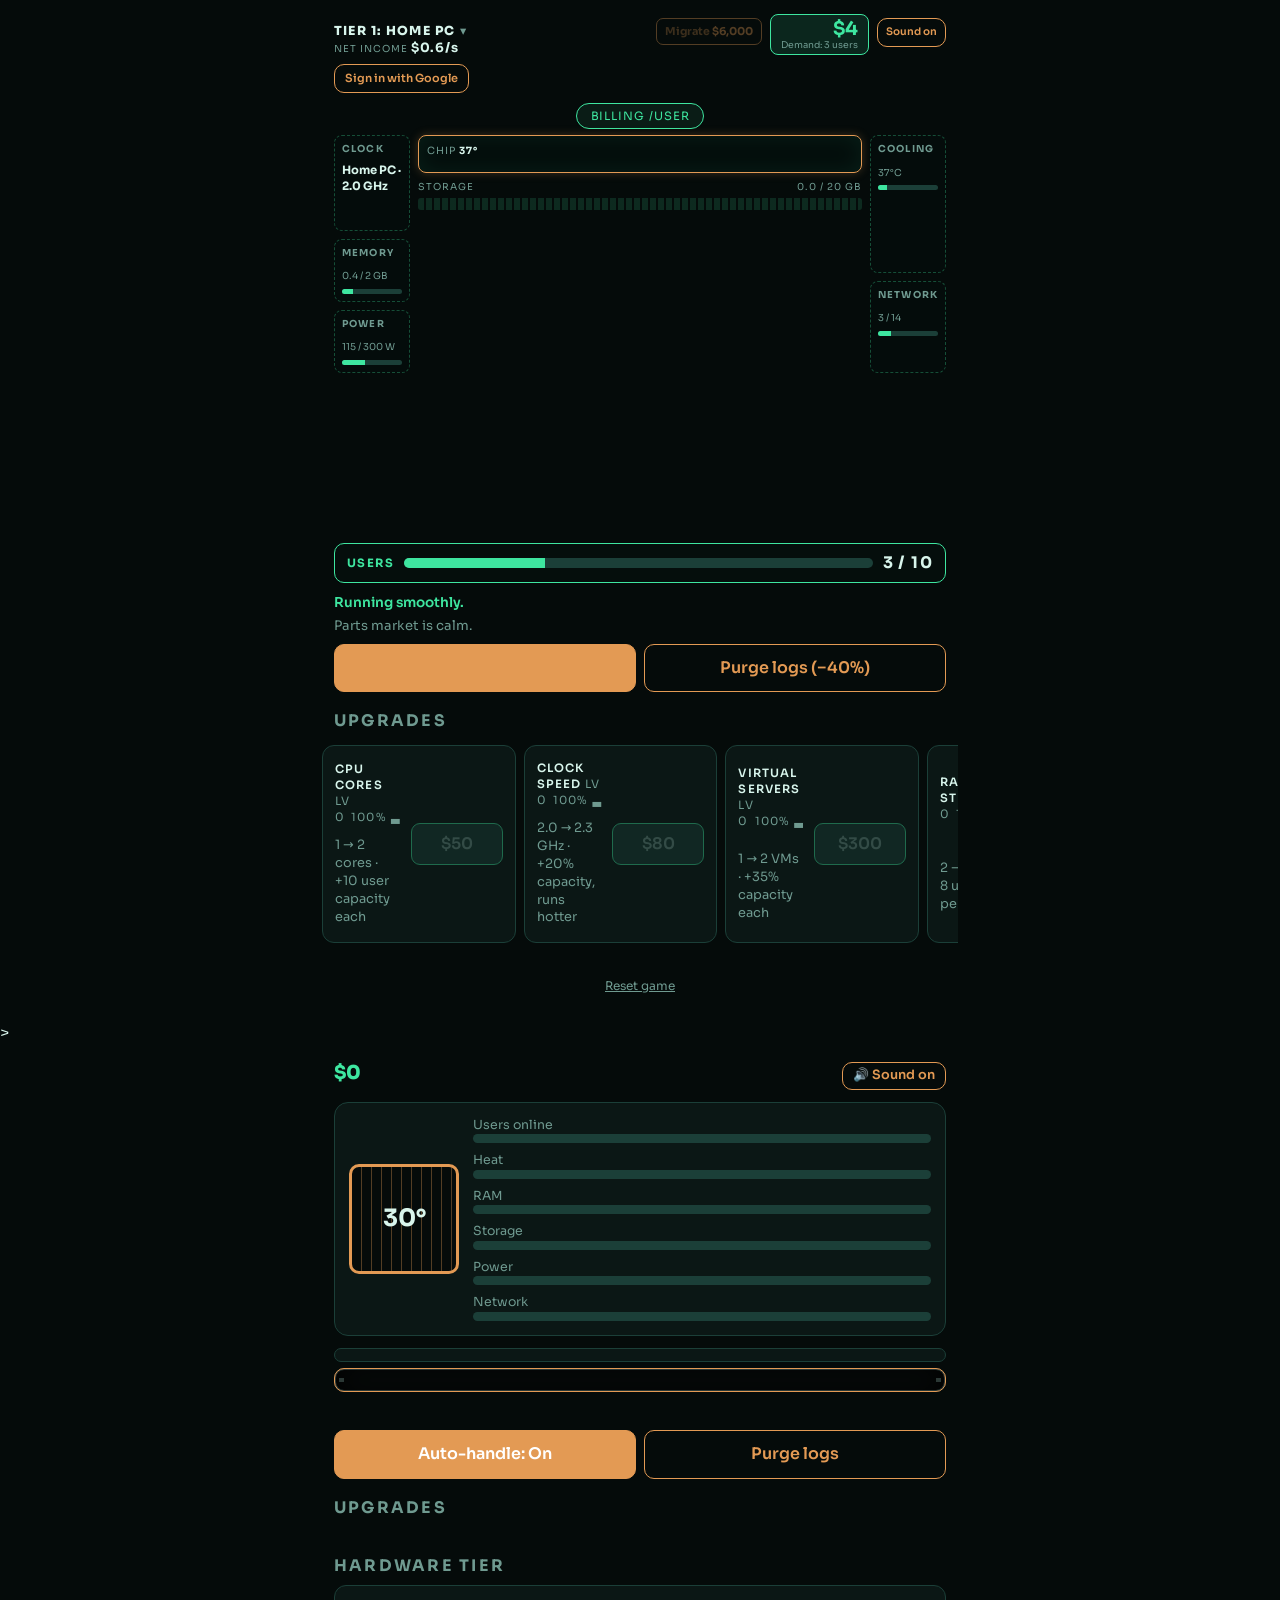
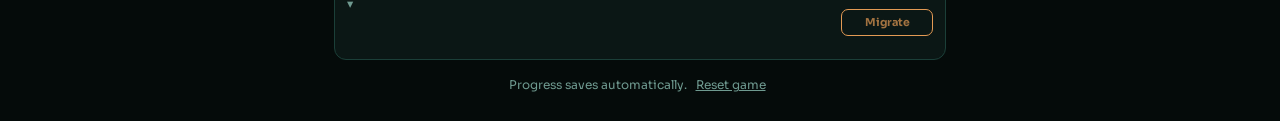
==== commit b60d495f: "Add Google sign-in button to idle server Added Google sign-in button and updated layout styles." ====
--- a/idle-server.html
+++ b/idle-server.html
@@ -133,6 +133,129 @@
 h2{font-size:.8rem;letter-spacing:.14em;text-transform:uppercase;color:var(--mute)}
 @media (prefers-reduced-motion:reduce){#wp,#sB,#nodes i,.core.new{animation:none}}
 
+.acct{display:flex;align-items:center;gap:8px;margin:8px 0 0;font-size:.65rem;color:var(--mute)}.acct button{flex:none;padding:6px 10px;font-size:.7rem}
+</style>
+</head>
+<body>
+<main>
+ <div class="top">
+  <div class="chipsel"><span id="tn"></span><small>NET INCOME <b id="rate"></b></small></div>
+  <button id="mig"></button>
+  <div class="cashbox"><b id="cash">$0</b><small id="demand"></small></div>
+  <button id="snd" class="act alt">Sound on</button>
+ </div>
+ <span id="td" hidden></span>
+ <div class="acct"><button id="gl" class="act alt">Sign in with Google</button><small id="gs"></small></div>
+ <div class="ev" id="ev"></div>
+ <div class="bill">BILLING <b id="bill"></b> /USER</div>
+ <div class="nc" id="nc"></div>
+ <div class="board">
+  <div class="col">
+   <div class="pn"><h4>Clock</h4><b id="clock"></b><svg id="wave" class="wv" viewBox="0 0 70 24"><path id="wp" fill="none" stroke="currentColor" stroke-width="1.6"/></svg></div>
+   <div class="pn"><h4>Memory</h4><div class="cells" id="ramc"></div><span id="rT"></span><div class="track"><div class="fill" id="rB"></div></div></div>
+   <div class="pn"><h4>Power</h4><div class="cells" id="pwc"></div><span id="pT"></span><div class="track"><div class="fill" id="pB"></div></div></div>
+  </div>
+  <div>
+   <div class="frame" id="frame">
+    <div class="fh"><span>CHIP <b id="temp"></b></span><span id="nodes"></span></div>
+    <div class="grid" id="grid"></div>
+   </div>
+   <div class="conv"><label>STORAGE <span id="sT"></span></label><div class="track"><div class="fill" id="sB"></div></div></div>
+  </div>
+  <div class="col r">
+   <div class="pn"><h4>Cooling</h4><div class="fans" id="fans"></div><span id="hT"></span><div class="track"><div class="fill" id="hB"></div></div></div>
+   <div class="pn"><h4>Network</h4><div class="ports" id="ports"></div><span id="nT"></span><div class="track"><div class="fill" id="nB"></div></div></div>
+  </div>
+ </div>
+ <canvas id="cv"></canvas>
+ <div class="users"><span>USERS</span><div class="track"><div class="fill" id="uB"></div></div><b id="uT"></b></div>
+ <p class="status" id="status"></p>
+ <div class="mkt" id="news"></div>
+ <div class="row"><button class="act" id="click"></button><button class="act alt" id="purge"></button></div>
+ <h2>Upgrades</h2>
+ <div id="ups"></div>
+ <div id="net" style="display:none"></div><div id="rack" style="display:none"></div><div class="chip" id="chip" style="display:none"></div>
+ <p class="fine"><button id="reset" style="background:none;border:0;color:var(--mute);text-decoration:underline;font-size:inherit">Reset game</button></p>
+</main>
+
+
+<script>
+const KEY='idleServerV1';
+const fresh=()=>({cash:0,demand:3,temp:30,data:0,throttle:false,purgeCd:0,
+ tier:0,mk:{},mkEv:30,ev:'',evT:0,nextEv:40,
+ lv:{cores:0,clock:0,vms:0,ram:0,disk:0,cool:0,psu:0,net:0,fw:0,lb:0}});
+let S=fresh();
+try{const r=localStorage.getItem(KEY);if(r){const o=JSON.parse(r);S=Object.assign(fresh(),o,{lv:Object.assign(fresh().lv,o.lv)})}}catch(e){}
+
+const U={
+ cores:{n:'CPU cores',base:50,g:1.5,max:15,d:l=>`${1+l} → ${2+l} cores · +10 user capacity each`},
+ clock:{n:'Clock speed',base:80,g:1.7,max:20,d:l=>`${(2+l*.3).toFixed(1)} → ${(2.3+l*.3).toFixed(1)} GHz · +20% capacity, runs hotter`},
+ vms:{n:'Cluster',base:300,g:2.2,max:12,d:l=>`${1+l} → ${2+l} VMs · +35% capacity each`},
+ ram:{n:'RAM stick',base:40,g:1.45,max:40,d:l=>`${2+l*4} → ${6+l*4} GB · 8 users per GB`},
+ disk:{n:'Storage drive',base:30,g:1.5,max:40,d:l=>`${20+l*40} → ${60+l*40} GB · users generate data`},
+ cool:{n:'Cooling',base:100,g:2.3,max:6,d:l=>`${['Stock fan','Heatsink','Dual fans','Liquid loop','Big radiator','Chiller','Cryo'][l]} → ${['Heatsink','Dual fans','Liquid loop','Big radiator','Chiller','Cryo','Maxed'][l]}`},
+ psu:{n:'Power supply',base:70,g:1.5,max:25,d:l=>`${(300+l*220)*tm()} → ${(520+l*220)*tm()} W · overdraw causes brownouts`},
+ net:{n:'Network bandwidth',base:60,g:1.55,max:30,d:l=>`${(1+l)*14*tm()} → ${(2+l)*14*tm()} users of bandwidth`},
+ fw:{n:'Firewall',base:150,g:1.9,max:5,d:l=>`Blocks DDoS junk · keeps ${Math.min(100,40+l*15)}% → ${Math.min(100,55+l*15)}% income in attacks`},
+ lb:{n:'Load balancer',base:200,g:1.8,max:8,d:l=>`Spreads load · heat -${l*6}% → -${l*6+6}%`}
+};
+const cost=k=>Math.floor(U[k].base*Math.pow(U[k].g+.04,S.lv[k])*Math.pow(3,S.tier)*(S.mk[k]||1));
+const L=S.lv;
+const cpuCap=()=>Math.floor((1+L.cores)*10*(1+.2*L.clock)*(1+.35*L.vms)*tm()*(brown()?.6:1)*(S.throttle?.5:1));
+const ramCap=()=>(2+L.ram*4)*8*tm();
+const diskCap=()=>(20+L.disk*40)*tm();
+const maxUsers=()=>Math.min(cpuCap(),ramCap(),netCap());
+const served=()=>Math.floor(Math.min(S.demand*(S.ev==='spike'?2:S.ev==='ddos'?2:1),maxUsers()));
+const load=()=>Math.min(1,served()/Math.max(1,Math.floor(cpuCap()/(S.throttle?.5:1))));
+const diskFull=()=>S.data>=diskCap();
+const income=()=>served()*.6*(S.throttle?.7:1)*(diskFull()?.5:1)*(S.ev==='ddos'?Math.min(1,.4+.15*L.fw):1)-powerDraw()*.002;
+
+const $=id=>document.getElementById(id);
+let AC=null,hum=null,humG=null,humF=null,snd=true,lastAlarm=0,wasFull=false,rackSig='';
+function initAudio(){
+ if(AC){if(AC.resume)AC.resume();return}
+ try{AC=new (window.AudioContext||window.webkitAudioContext)();
+ hum=AC.createOscillator();hum.type='sawtooth';hum.frequency.value=60;
+ humF=AC.createBiquadFilter();humF.type='lowpass';humF.frequency.value=200;
+ humG=AC.createGain();humG.gain.value=0;
+ hum.connect(humF);humF.connect(humG);humG.connect(AC.destination);hum.start();}catch(e){AC=null}
+}
+function beep(f,d,type,v,f2){
+ if(!AC||!snd)return;
+ const o=AC.createOscillator(),g=AC.createGain(),t=AC.currentTime;
+ o.type=type||'square';o.frequency.setValueAtTime(f,t);
+ if(f2)o.frequency.exponentialRampToValueAtTime(f2,t+d);
+ g.gain.setValueAtTime(v|lls{display:grid;grid-template-columns:repeat(5,1fr);gap:2px}.cells i{height:8px;background:rgba(62,230,160,.12);border-radius:1px}
+.cells i.l{background:var(--tc,#3ee6a0);box-shadow:0 0 4px var(--tc,#3ee6a0)}.cells i.l.bad{background:var(--hot);box-shadow:0 0 4px var(--hot)}
+.fans{display:flex;flex-wrap:wrap;gap:4px;justify-content:center}.fans .fan{width:30px;height:30px}
+.ports{display:flex;flex-wrap:wrap;gap:3px}.pt{width:9px;height:9px;border:1px solid #2a5a51;border-radius:1px}.pt.on{background:var(--tc,#3ee6a0);box-shadow:0 0 4px var(--tc,#3ee6a0)}
+.frame{border:1.5px solid var(--tc,#3ee6a0);border-radius:8px;padding:8px;background:rgba(5,15,13,.75);box-shadow:inset 0 0 22px rgba(62,230,160,.08),0 0 10px color-mix(in srgb,var(--tc,#3ee6a0) 25%,transparent)}
+.frame.warm{box-shadow:0 0 16px var(--cu)}.frame.hot{border-color:var(--hot);animation:p .5s infinite alternate}.frame.ddos{border-style:dashed}
+.fh{display:flex;justify-content:space-between;align-items:center;font-size:.62rem;letter-spacing:.1em;color:var(--mute);margin-bottom:6px}.fh b{color:var(--ink)}
+#nodes i{display:inline-block;width:7px;height:7px;margin-left:3px;border-radius:2px;background:var(--tc,#3ee6a0);animation:blink 1.2s steps(2) infinite}#nodes i:nth-child(2n){animation-delay:-.4s}#nodes i:nth-child(3n){animation-delay:-.8s}
+.grid{display:grid;grid-template-columns:repeat(4,1fr);gap:5px}
+.core{aspect-ratio:1;border:1px solid rgba(62,230,160,.18);border-radius:5px;background:rgba(62,230,160,.03);position:relative;display:grid;place-items:center}
+.core.on{border-color:var(--tc,#3ee6a0);background:linear-gradient(145deg,color-mix(in srgb,var(--tc,#3ee6a0) 28%,transparent),color-mix(in srgb,var(--tc,#3ee6a0) 6%,transparent))}
+.core.on::before{content:"";position:absolute;inset:6px 6px 9px;border:1px solid color-mix(in srgb,var(--tc,#3ee6a0) 45%,transparent);background:repeating-linear-gradient(0deg,transparent 0 5px,color-mix(in srgb,var(--tc,#3ee6a0) 25%,transparent) 5px 6px)}
+.core i{position:absolute;left:5px;bottom:3px;height:3px;border-radius:2px;background:var(--tc,#3ee6a0);width:0;max-width:calc(100% - 10px)}
+.core.add{border-style:dashed;color:var(--mute);font-size:1.1rem}
+.core.new{animation:corein .6s ease-out}@keyframes corein{from{transform:scale(.4);filter:brightness(3)}}
+.core em{position:absolute;top:-13px;left:50%;transform:translateX(-50%);font-style:normal;font-size:.55rem;color:var(--cool);white-space:nowrap;animation:fade 1.8s forwards}@keyframes fade{70%{opacity:1}to{opacity:0}}
+.frame.hot .core.on{border-color:var(--hot);animation:blink .5s steps(2) infinite}
+.conv{margin-top:8px}.conv label{display:flex;justify-content:space-between;font-size:.6rem;letter-spacing:.1em;color:var(--mute);margin-bottom:3px}
+.conv .track{height:12px;border-radius:3px;background:repeating-linear-gradient(90deg,rgba(62,230,160,.14) 0 6px,transparent 6px 8px)}
+#sB{background:repeating-linear-gradient(90deg,var(--tc,#3ee6a0) 0 6px,transparent 6px 8px);background-size:8px 100%;animation:conv .5s linear infinite}@keyframes conv{to{background-position:8px 0}}
+#cv{display:block;width:100%;height:170px;margin-top:4px}
+.users{display:grid;grid-template-columns:auto 1fr auto;gap:10px;align-items:center;border:1.5px solid var(--cool);border-radius:10px;padding:8px 12px;background:rgba(5,15,13,.85);font-size:.72rem;letter-spacing:.12em;font-weight:700;margin:-4px 0 10px;color:var(--cool)}
+.users .track{height:10px}.users b{font-size:1rem;color:var(--ink)}
+#ups{display:flex;gap:8px;overflow-x:auto;scroll-snap-type:x proximity;padding:4px 12px 10px;margin:0 -12px}
+.up{display:flex;flex-direction:column;gap:5px;flex:0 0 158px;scroll-snap-align:start;margin:0;background:rgba(9,22,19,.92);border-color:var(--line)}
+.up .n{display:block;font-size:.72rem;font-weight:800;letter-spacing:.1em;text-transform:uppercase}.up .d{font-size:.7rem;min-height:2.6em}
+.up button{width:100%;min-width:0;border:0;background:var(--cool);color:#04130e;font-weight:800;padding:9px}
+.up button:disabled{background:var(--line);color:var(--mute);opacity:1}.up button.sale{background:#7df3ff;color:#04130e}
+h2{font-size:.8rem;letter-spacing:.14em;text-transform:uppercase;color:var(--mute)}
+@media (prefers-reduced-motion:reduce){#wp,#sB,#nodes i,.core.new{animation:none}}
+
 </style>
 </head>
 <body>
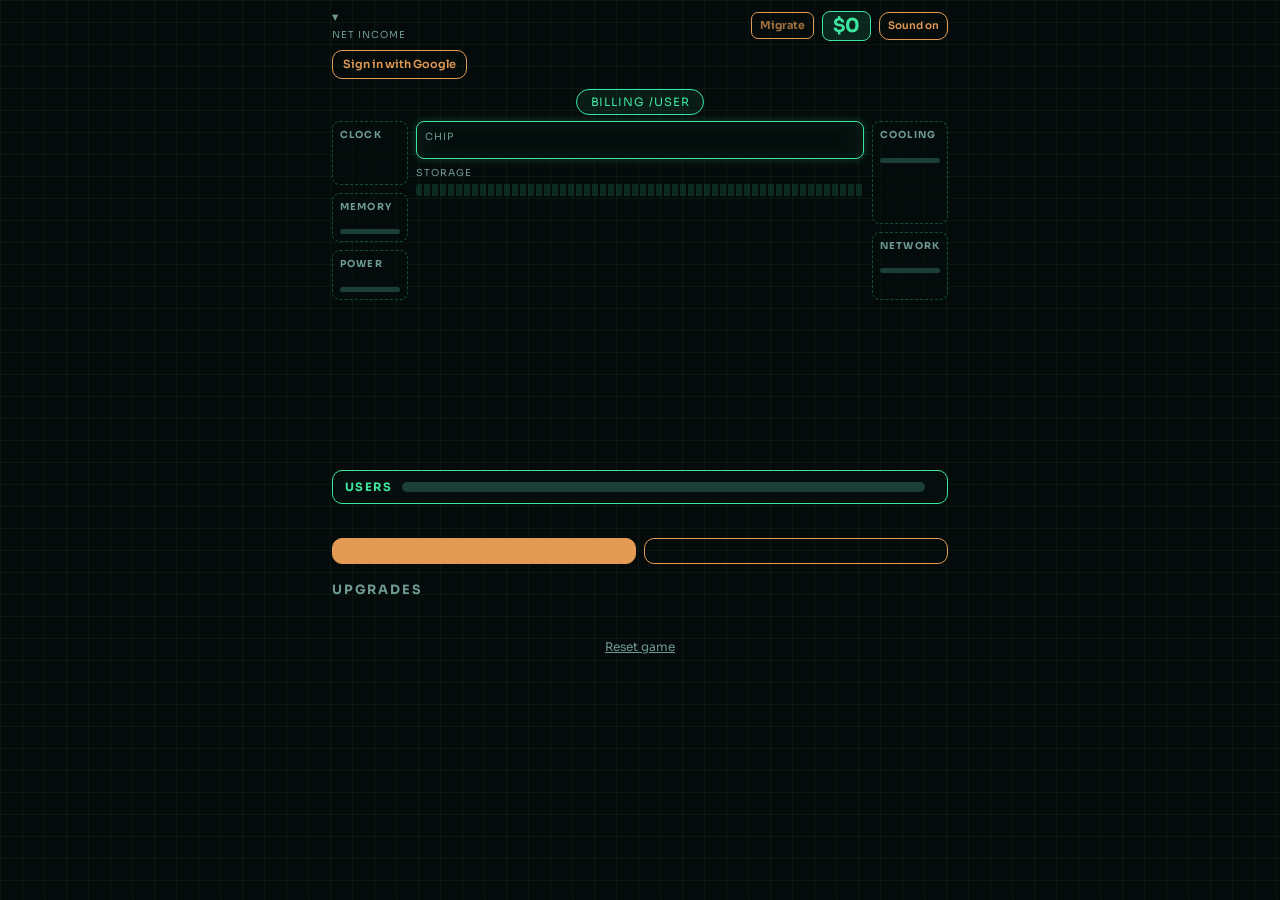
==== commit 22300621: "Add idle-server.html with initial layout and styles Initial commit of idle-server.html with complete" ====
--- a/idle-server.html
+++ b/idle-server.html
@@ -225,753 +225,4 @@
  const o=AC.createOscillator(),g=AC.createGain(),t=AC.currentTime;
  o.type=type||'square';o.frequency.setValueAtTime(f,t);
  if(f2)o.frequency.exponentialRampToValueAtTime(f2,t+d);
- g.gain.setValueAtTime(v|lls{display:grid;grid-template-columns:repeat(5,1fr);gap:2px}.cells i{height:8px;background:rgba(62,230,160,.12);border-radius:1px}
-.cells i.l{background:var(--tc,#3ee6a0);box-shadow:0 0 4px var(--tc,#3ee6a0)}.cells i.l.bad{background:var(--hot);box-shadow:0 0 4px var(--hot)}
-.fans{display:flex;flex-wrap:wrap;gap:4px;justify-content:center}.fans .fan{width:30px;height:30px}
-.ports{display:flex;flex-wrap:wrap;gap:3px}.pt{width:9px;height:9px;border:1px solid #2a5a51;border-radius:1px}.pt.on{background:var(--tc,#3ee6a0);box-shadow:0 0 4px var(--tc,#3ee6a0)}
-.frame{border:1.5px solid var(--tc,#3ee6a0);border-radius:8px;padding:8px;background:rgba(5,15,13,.75);box-shadow:inset 0 0 22px rgba(62,230,160,.08),0 0 10px color-mix(in srgb,var(--tc,#3ee6a0) 25%,transparent)}
-.frame.warm{box-shadow:0 0 16px var(--cu)}.frame.hot{border-color:var(--hot);animation:p .5s infinite alternate}.frame.ddos{border-style:dashed}
-.fh{display:flex;justify-content:space-between;align-items:center;font-size:.62rem;letter-spacing:.1em;color:var(--mute);margin-bottom:6px}.fh b{color:var(--ink)}
-#nodes i{display:inline-block;width:7px;height:7px;margin-left:3px;border-radius:2px;background:var(--tc,#3ee6a0);animation:blink 1.2s steps(2) infinite}#nodes i:nth-child(2n){animation-delay:-.4s}#nodes i:nth-child(3n){animation-delay:-.8s}
-.grid{display:grid;grid-template-columns:repeat(4,1fr);gap:5px}
-.core{aspect-ratio:1;border:1px solid rgba(62,230,160,.18);border-radius:5px;background:rgba(62,230,160,.03);position:relative;display:grid;place-items:center}
-.core.on{border-color:var(--tc,#3ee6a0);background:linear-gradient(145deg,color-mix(in srgb,var(--tc,#3ee6a0) 28%,transparent),color-mix(in srgb,var(--tc,#3ee6a0) 6%,transparent))}
-.core.on::before{content:"";position:absolute;inset:6px 6px 9px;border:1px solid color-mix(in srgb,var(--tc,#3ee6a0) 45%,transparent);background:repeating-linear-gradient(0deg,transparent 0 5px,color-mix(in srgb,var(--tc,#3ee6a0) 25%,transparent) 5px 6px)}
-.core i{position:absolute;left:5px;bottom:3px;height:3px;border-radius:2px;background:var(--tc,#3ee6a0);width:0;max-width:calc(100% - 10px)}
-.core.add{border-style:dashed;color:var(--mute);font-size:1.1rem}
-.core.new{animation:corein .6s ease-out}@keyframes corein{from{transform:scale(.4);filter:brightness(3)}}
-.core em{position:absolute;top:-13px;left:50%;transform:translateX(-50%);font-style:normal;font-size:.55rem;color:var(--cool);white-space:nowrap;animation:fade 1.8s forwards}@keyframes fade{70%{opacity:1}to{opacity:0}}
-.frame.hot .core.on{border-color:var(--hot);animation:blink .5s steps(2) infinite}
-.conv{margin-top:8px}.conv label{display:flex;justify-content:space-between;font-size:.6rem;letter-spacing:.1em;color:var(--mute);margin-bottom:3px}
-.conv .track{height:12px;border-radius:3px;background:repeating-linear-gradient(90deg,rgba(62,230,160,.14) 0 6px,transparent 6px 8px)}
-#sB{background:repeating-linear-gradient(90deg,var(--tc,#3ee6a0) 0 6px,transparent 6px 8px);background-size:8px 100%;animation:conv .5s linear infinite}@keyframes conv{to{background-position:8px 0}}
-#cv{display:block;width:100%;height:170px;margin-top:4px}
-.users{display:grid;grid-template-columns:auto 1fr auto;gap:10px;align-items:center;border:1.5px solid var(--cool);border-radius:10px;padding:8px 12px;background:rgba(5,15,13,.85);font-size:.72rem;letter-spacing:.12em;font-weight:700;margin:-4px 0 10px;color:var(--cool)}
-.users .track{height:10px}.users b{font-size:1rem;color:var(--ink)}
-#ups{display:flex;gap:8px;overflow-x:auto;scroll-snap-type:x proximity;padding:4px 12px 10px;margin:0 -12px}
-.up{display:flex;flex-direction:column;gap:5px;flex:0 0 158px;scroll-snap-align:start;margin:0;background:rgba(9,22,19,.92);border-color:var(--line)}
-.up .n{display:block;font-size:.72rem;font-weight:800;letter-spacing:.1em;text-transform:uppercase}.up .d{font-size:.7rem;min-height:2.6em}
-.up button{width:100%;min-width:0;border:0;background:var(--cool);color:#04130e;font-weight:800;padding:9px}
-.up button:disabled{background:var(--line);color:var(--mute);opacity:1}.up button.sale{background:#7df3ff;color:#04130e}
-h2{font-size:.8rem;letter-spacing:.14em;text-transform:uppercase;color:var(--mute)}
-@media (prefers-reduced-motion:reduce){#wp,#sB,#nodes i,.core.new{animation:none}}
-
-</style>
-</head>
-<body>
-<main>
- <div class="top">
-  <div class="chipsel"><span id="tn"></span><small>NET INCOME <b id="rate"></b></small></div>
-  <button id="mig"></button>
-  <div class="cashbox"><b id="cash">$0</b><small id="demand"></small></div>
-  <button id="snd" class="act alt">Sound on</button>
- </div>
- <span id="td" hidden></span>
- <div class="ev" id="ev"></div>
- <div class="bill">BILLING <b id="bill"></b> /USER</div>
- <div class="nc" id="nc"></div>
- <div class="board">
-  <div class="col">
-   <div class="pn"><h4>Clock</h4><b id="clock"></b><svg id="wave" class="wv" viewBox="0 0 70 24"><path id="wp" fill="none" stroke="currentColor" stroke-width="1.6"/></svg></div>
-   <div class="pn"><h4>Memory</h4><div class="cells" id="ramc"></div><span id="rT"></span><div class="track"><div class="fill" id="rB"></div></div></div>
-   <div class="pn"><h4>Power</h4><div class="cells" id="pwc"></div><span id="pT"></span><div class="track"><div class="fill" id="pB"></div></div></div>
-  </div>
-  <div>
-   <div class="frame" id="frame">
-    <div class="fh"><span>CHIP <b id="temp"></b></span><span id="nodes"></span></div>
-    <div class="grid" id="grid"></div>
-   </div>
-   <div class="conv"><label>STORAGE <span id="sT"></span></label><div class="track"><div class="fill" id="sB"></div></div></div>
-  </div>
-  <div class="col r">
-   <div class="pn"><h4>Cooling</h4><div class="fans" id="fans"></div><span id="hT"></span><div class="track"><div class="fill" id="hB"></div></div></div>
-   <div class="pn"><h4>Network</h4><div class="ports" id="ports"></div><span id="nT"></span><div class="track"><div class="fill" id="nB"></div></div></div>
-  </div>
- </div>
- <canvas id="cv"></canvas>
- <div class="users"><span>USERS</span><div class="track"><div class="fill" id="uB"></div></div><b id="uT"></b></div>
- <p class="status" id="status"></p>
- <div class="mkt" id="news"></div>
- <div class="row"><button class="act" id="click"></button><button class="act alt" id="purge"></button></div>
- <h2>Upgrades</h2>
- <div id="ups"></div>
- <div id="net" style="display:none"></div><div id="rack" style="display:none"></div><div class="chip" id="chip" style="display:none"></div>
- <p class="fine"><button id="reset" style="background:none;border:0;color:var(--mute);text-decoration:underline;font-size:inherit">Reset game</button></p>
-</main>
-
-
-<script>
-const KEY='idleServerV1';
-const fresh=()=>({cash:0,demand:3,temp:30,data:0,throttle:false,purgeCd:0,
- tier:0,mk:{},mkEv:30,ev:'',evT:0,nextEv:40,
- lv:{cores:0,clock:0,vms:0,ram:0,disk:0,cool:0,psu:0,net:0,fw:0,lb:0}});
-let S=fresh();
-try{const r=localStorage.getItem(KEY);if(r){const o=JSON.parse(r);S=Object.assign(fresh(),o,{lv:Object.assign(fresh().lv,o.lv)})}}catch(e){}
-
-const U={
- cores:{n:'CPU cores',base:50,g:1.5,max:15,d:l=>`${1+l} → ${2+l} cores · +10 user capacity each`},
- clock:{n:'Clock speed',base:80,g:1.7,max:20,d:l=>`${(2+l*.3).toFixed(1)} → ${(2.3+l*.3).toFixed(1)} GHz · +20% capacity, runs hotter`},
- vms:{n:'Cluster',base:300,g:2.2,max:12,d:l=>`${1+l} → ${2+l} VMs · +35% capacity each`},
- ram:{n:'RAM stick',base:40,g:1.45,max:40,d:l=>`${2+l*4} → ${6+l*4} GB · 8 users per GB`},
- disk:{n:'Storage drive',base:30,g:1.5,max:40,d:l=>`${20+l*40} → ${60+l*40} GB · users generate data`},
- cool:{n:'Cooling',base:100,g:2.3,max:6,d:l=>`${['Stock fan','Heatsink','Dual fans','Liquid loop','Big radiator','Chiller','Cryo'][l]} → ${['Heatsink','Dual fans','Liquid loop','Big radiator','Chiller','Cryo','Maxed'][l]}`},
- psu:{n:'Power supply',base:70,g:1.5,max:25,d:l=>`${(300+l*220)*tm()} → ${(520+l*220)*tm()} W · overdraw causes brownouts`},
- net:{n:'Network bandwidth',base:60,g:1.55,max:30,d:l=>`${(1+l)*14*tm()} → ${(2+l)*14*tm()} users of bandwidth`},
- fw:{n:'Firewall',base:150,g:1.9,max:5,d:l=>`Blocks DDoS junk · keeps ${Math.min(100,40+l*15)}% → ${Math.min(100,55+l*15)}% income in attacks`},
- lb:{n:'Load balancer',base:200,g:1.8,max:8,d:l=>`Spreads load · heat -${l*6}% → -${l*6+6}%`}
-};
-const cost=k=>Math.floor(U[k].base*Math.pow(U[k].g+.04,S.lv[k])*Math.pow(3,S.tier)*(S.mk[k]||1));
-const L=S.lv;
-const cpuCap=()=>Math.floor((1+L.cores)*10*(1+.2*L.clock)*(1+.35*L.vms)*tm()*(brown()?.6:1)*(S.throttle?.5:1));
-const ramCap=()=>(2+L.ram*4)*8*tm();
-const diskCap=()=>(20+L.disk*40)*tm();
-const maxUsers=()=>Math.min(cpuCap(),ramCap(),netCap());
-const served=()=>Math.floor(Math.min(S.demand*(S.ev==='spike'?2:S.ev==='ddos'?2:1),maxUsers()));
-const load=()=>Math.min(1,served()/Math.max(1,Math.floor(cpuCap()/(S.throttle?.5:1))));
-const diskFull=()=>S.data>=diskCap();
-const income=()=>served()*.6*(S.throttle?.7:1)*(diskFull()?.5:1)*(S.ev==='ddos'?Math.min(1,.4+.15*L.fw):1)-powerDraw()*.002;
-
-const $=id=>document.getElementById(id);
-let AC=null,hum=null,humG=null,humF=null,snd=true,lastAlarm=0,wasFull=false,rackSig='';
-function initAudio(){
- if(AC){if(AC.resume)AC.resume();return}
- try{AC=new (window.AudioContext||window.webkitAudioContext)();
- hum=AC.createOscillator();hum.type='sawtooth';hum.frequency.value=60;
- humF=AC.createBiquadFilter();humF.type='lowpass';humF.frequency.value=200;
- humG=AC.createGain();humG.gain.value=0;
- hum.connect(humF);humF.connect(humG);humG.connect(AC.destination);hum.start();}catch(e){AC=null}
-}
-function beep(f,d,type,v,f2){
- if(!AC||!snd)return;
- const o=AC.createOscillator(),g=AC.createGain(),t=AC.currentTime;
- o.type=type||'square';o.frequency.setValueAtTime(f,t);
- if(f2)o.frequency.exponentialRampToValueAtTime(f2,t+d);
- g.gain.setValueAtTime(v||.05,t);g.gain.exponentialRampToValueAtTime(.0001,t+d);
- o.connect(g);g.connect(AC.destination);o.start(t);o.stop(t+d);
-}
-const sfx={click:()=>beep(900,.05,'square',.03,1400),
- buy:()=>{beep(520,.09,'triangle',.06);setTimeout(()=>beep(780,.14,'triangle',.06),80)ol:0,psu:0,net:0,fw:0,lb:0}});
-let S=fresh();
-try{const r=localStorage.getItem(KEY);if(r){const o=JSON.parse(r);S=Object.assign(fresh(),o,{lv:Object.assign(fresh().lv,o.lv)})}}catch(e){}
-
-const U={
- cores:{n:'CPU cores',base:50,g:1.5,max:32,d:l=>`${1+l} → ${2+l} cores · +10 user capacity each`},
- clock:{n:'Clock speed',base:80,g:1.7,max:20,d:l=>`${(2+l*.3).toFixed(1)} → ${(2.3+l*.3).toFixed(1)} GHz · +20% capacity, runs hotter`},
- vms:{n:'Virtual servers',base:300,g:2.2,max:12,d:l=>`${1+l} → ${2+l} VMs · +35% capacity each`},
- ram:{n:'RAM stick',base:40,g:1.45,max:40,d:l=>`${2+l*4} → ${6+l*4} GB · 8 users per GB`},
- disk:{n:'Storage drive',base:30,g:1.5,max:40,d:l=>`${20+l*40} → ${60+l*40} GB · users generate data`},
- cool:{n:'Cooling',base:100,g:2.3,max:6,d:l=>`${['Stock fan','Heatsink','Dual fans','Liquid loop','Big radiator','Chiller','Cryo'][l]} → ${['Heatsink','Dual fans','Liquid loop','Big radiator','Chiller','Cryo','Maxed'][l]}`},
- psu:{n:'Power supply',base:70,g:1.5,max:25,d:l=>`${(300+l*220)*tm()} → ${(520+l*220)*tm()} W · overdraw causes brownouts`},
- net:{n:'Network bandwidth',base:60,g:1.55,max:30,d:l=>`${(1+l)*14*tm()} → ${(2+l)*14*tm()} users of bandwidth`},
- fw:{n:'Firewall',base:150,g:1.9,max:5,d:l=>`Blocks DDoS junk · keeps ${Math.min(100,40+l*15)}% → ${Math.min(100,55+l*15)}% income in attacks`},
- lb:{n:'Load balancer',base:200,g:1.8,max:8,d:l=>`Spreads load · heat -${l*6}% → -${l*6+6}%`}
-};
-const cost=k=>Math.floor(U[k].base*Math.pow(U[k].g+.04,S.lv[k])*Math.pow(3,S.tier)*(S.mk[k]||1));
-const L=S.lv;
-const cpuCap=()=>Math.floor((1+L.cores)*10*(1+.2*L.clock)*(1+.35*L.vms)*tm()*(brown()?.6:1)*(S.throttle?.5:1));
-const ramCap=()=>(2+L.ram*4)*8*tm();
-const diskCap=()=>(20+L.disk*40)*tm();
-const maxUsers=()=>Math.min(cpuCap(),ramCap(),netCap());
-const served=()=>Math.floor(Math.min(S.demand*(S.ev==='spike'?2:S.ev==='ddos'?2:1),maxUsers()));
-const load=()=>Math.min(1,served()/Math.max(1,Math.floor(cpuCap()/(S.throttle?.5:1))));
-const diskFull=()=>S.data>=diskCap();
-const income=()=>served()*.6*(S.throttle?.7:1)*(diskFull()?.5:1)*(S.ev==='ddos'?Math.min(1,.4+.15*L.fw):1)-powerDraw()*.002;
-
-const $=id=>document.getElementById(id);
-let AC=null,hum=null,humG=null,humF=null,snd=true,lastAlarm=0,wasFull=false,rackSig='';
-function initAudio(){
- if(AC){if(AC.resume)AC.resume();return}
- try{AC=new (window.AudioContext||window.webkitAudioContext)();
- hum=AC.createOscillator();hum.type='sawtooth';hum.frequency.value=60;
- humF=AC.createBiquadFilter();humF.type='lowpass';humF.frequency.value=200;
- humG=AC.createGain();humG.gain.value=0;
- hum.connect(humF);humF.connect(humG);humG.connect(AC.destination);hum.start();}catch(e){AC=null}
-}
-function beep(f,d,type,v,f2){
- if(!AC||!snd)return;
- const o=AC.createOscillator(),g=AC.createGain(),t=AC.currentTime;
- o.type=type||'square';o.frequency.setValueAtTime(f,t);
- if(f2)o.frequency.exponentialRampToValueAtTime(f2,t+d);
- g.gain.setValueAtTime(v||.05,t);g.gain.exponentialRampToValueAtTime(.0001,t+d);
- o.connect(g);g.connect(AC.destination);o.start(t);o.stop(t+d);
-}
-const sfx={click:()=>beep(900,.05,'square',.03,1400),
- buy:()=>{beep(520,.09,'triangle',.06);setTimeout(()=>beep(780,.14,'triangle',.06),80)},
- purge:()=>beep(400,.3,'sawtooth',.04,80),
- alarm:()=>{beep(880,.15,'square',.04);setTimeout(()=>beep(660,.15,'square',.04),180)},
- full:()=>beep(150,.4,'sawtooth',.05)};
-function updateHum(){
- if(!AC||!humG)return;
- const t=AC.currentTime,h=Math.max(0,S.temp-30);
- humG.gain.setTargetAtTime(snd?.015+h/80*.03:0,t,.2);
- hum.frequency.setTargetAtTime(55+h*1.2,t,.3);
- humF.frequency.setTargetAtTime(160+h*6,t,.3);
-}
-document.addEventListener('pointerdown',initAudio);
-$('snd').onclick=()=>{initAudio();snd=!snd;$('snd').textContent=snd?'🔊 Sound on':'🔇 Sound off';if(snd)sfx.click()};
-const TIERS=['Home PC','Rack Server','Data Center','Hyperscale','Quantum Farm'],TC=[3000,40000,600000,8e6],TCOL=['#e39a54','#2fd0c0','#4a8cff','#b07bff','#ff5cd6'];
-const tm=()=>Math.pow(5,S.tier);
-const powerDraw=()=>(80+(1+L.cores)*35+L.clock*18+L.vms*25+L.ram*6+L.disk*4+L.cool*10+L.net*8)*tm();
-const psuCap=()=>(300+L.psu*220)*tm();
-const brown=()=>powerDraw()>psuCap();
-const netCap=()=>Math.floor((1+L.net)*14*tm()*(S.ev==='ddos'?.5:1));
-function migrate(){const c=TC[S.tier];if(S.tier>=4||S.cash<c)return;S.tier++;S.cash=0;S.demand=3*tm();S.temp=30;S.data=0;S.throttle=false;S.ev='';S.nextEv=60;for(const k in L)L[k]=0;sfx.buy();setTimeout(sfx.buy,200);toast('Migrated to '+TIERS[S.tier]+'!');$('chip').animate([{transform:'scale(1.3) rotate(8deg)'},{transform:'scale(1)'}],{duration:700,easing:'ease-out'})}
-function renderExtra(){
- document.body.style.setProperty('--tc',TCOL[S.tier]);
- const m=maxUsers(),s=served(),r=Math.min(1,s/Math.max(1,m)),pw=powerDraw()/psuCap(),nr=s/netCap();
- $('pT').textContent=Math.round(powerDraw())+' / '+Math.round(psuCap())+' W';
- $('pB').style.width=Math.min(100,pw*100)+'%';$('pB').style.background=pw>1?'var(--hot)':pw>.85?'var(--cu)':'';
- $('nT').textContent=fmt(s)+' / '+fmt(netCap());$('nB').style.width=Math.min(100,nr*100)+'%';
- $('net').className='net'+(S.ev==='ddos'?' ddos':'');$('net').style.setProperty('--pk',(3-2.6*r).toFixed(2)+'s');
- [...$('net').children].forEach((d,i)=>d.style.display=i<Math.ceil(r*14)?'':'none');
- const e=$('ev');e.className='ev '+S.ev;e.style.display=S.ev?'block':'none';
- e.textContent=S.ev==='spike'?'Traffic spike! Demand is 2x for '+Math.ceil(S.evT)+'s.':S.ev==='ddos'?'DDoS attack! Junk traffic floods the network for '+Math.ceil(S.evT)+'s. A firewall keeps your income.':'';
- $('clock').textContent=TIERS[S.tier]+' · '+(2+L.clock*.3).toFixed(1)+' GHz';
- $('tn').textContent='Tier '+(S.tier+1)+': '+TIERS[S.tier];
- $('td').textContent=S.tier>=4?'Top tier reached.':'Next: '+TIERS[S.tier+1]+'. Resets cash and upgrades. Capacity x5, costs x3, heat +10%.';
- const mg=$('mig');mg.textContent=S.tier>=4?'Max':'$'+fmt(TC[S.tier]);mg.disabled=S.tier>=4||S.cash<TC[S.tier];
- const rk=$('rack');rk.classList.toggle('brown',brown());
- const pu=rk.querySelector('.pwb i');if(pu)pu.style.width=Math.min(100,pw*100)+'%';
- const t=Date.now()/700;
- rk.querySelectorAll('.unit .mini i').forEach((x,i)=>x.style.width=Math.max(4,Math.min(100,load()*100*(.85+.15*Math.sin(t+i*1.7))))+'%');
- rk.querySelectorAll('.port').forEach(p=>p.classList.toggle('on',Math.random()<nr*.8+.1));
- const SP='\u2581\u2582\u2583\u2584\u2585\u2586\u2587\u2588';
- for(const k in U){const m=S.mk[k]||1,h=MH[k]||[m];
-  const sp=h.map(v=>SP[Math.max(0,Math.min(7,Math.round((v-.6)/1.2*7)))]).join('');
-  const el=$('m_'+k);if(el){el.textContent=(m>1.05?'\u25b2 ':m<.95?'\u25bc ':'')+Math.round(m*100)+'% '+sp;el.className='mk '+(m>1.25?'hi':m<.8?'lo':'')}
-  const b=$('b_'+k);if(b)b.classList.toggle('sale',m<.8)}
- $('news').textContent=newsMsg||'Parts market is calm.';
-}
-function toast(t){const e=document.createElement('div');e.className='toast';e.textContent=t;document.body.appendChild(e);setTimeout(()=>e.remove(),1700)}
-function flash(k){
- toast('Upgraded: '+U[k].n+' Lv '+L[k]);
- $('chip').animate([{transform:'scale(1.15)',boxShadow:'0 0 32px var(--tc,#e39a54)'},{transform:'scale(1)'}],{duration:500,easing:'ease-out'});
- $('rack').animate([{boxShadow:'inset 0 0 30px #000,0 0 24px var(--tc,#2fd0c0)'},{boxShadow:'inset 0 0 30px #000,0 0 0 transparent'}],{duration:800});
- const row=$('b_'+k).closest('.up');
- row.animate([{boxShadow:'0 0 0 3px var(--cool)'},{boxShadow:'0 0 0 0 transparent'}],{duration:700});
- document.querySelectorAll('#rack .fan').forEach(f=>f.animate([{filter:'brightness(2.2)'},{filter:'none'}],{duration:700}));
-}
-function renderRack(){
- const n=1+L.vms,bays=Math.min(6,1+Math.floor(L.disk/2)),sig=n+'-'+bays+'-'+L.cool+'-'+L.net+'-'+S.tier,r=$('rack');
- if(sig!==rackSig){rackSig=sig;
-  let h='';for(let i=0;i<n;i++){h+=`<div class="unit"><div class="bays">${'<i class="bay"></i>'.repeat(bays)}</div><div class="id"><span class="led pw"></span><span class="led ac"></span><b>VM-${String(i+1).padStart(2,'0')}</b><span class="mini"><i></i></span></div><div class="fans"><i class="fan"></i><i class="fan"></i></div></div>`}
-  h+=`<div class="unit sw"><span>SWITCH</span><div class="ports">${'<i class="port"></i>'.repeat(Math.min(16,4+L.net*2))}</div></div><div class="unit psu"><span>PSU</span><span class="pwb"><i></i></span></div><div class="unit cool"><span>${['Stock fan','Heatsink','Dual fans','Liquid loop','Radiator','Chiller','Cryo'][L.cool]}</span><span class="pipe" style="--p:${L.cool}"></span></div>`;
-  r.innerHTML=h;if(rackPrevN&&n>rackPrevN)r.children[n-1].classList.add('new');rackPrevN=n;}
- r.style.setProperty('--load',load().toFixed(2));
- r.style.setProperty('--fan',Math.max(.12,1.6-(S.temp-30)/45).toFixed(2)+'s');
- r.className='rack'+(S.throttle?' hot':S.temp>75?' warm':'')+(diskFull()?' full':'');
- const lit=Math.round(Math.min(1,S.data/diskCap())*bays);
- r.querySelectorAll('.unit').forEach(u=>u.querySelectorAll('.bay').forEach((b,j)=>b.classList.toggle('on',j<lit)));
-}
-const fmt=n=>n>=1e9?(n/1e9).toFixed(2)+'B':n>=1e6?(n/1e6).toFixed(2)+'M':n>=1e4?(n/1e3).toFixed(1)+'K':Math.floor(n).toLocaleString();
-
-function tick(dt){
- // demand grows on its own
- S.demand=Math.min(S.demand*(1+.004*dt)+.25*dt*tm(),maxUsers()*1.3+5);
- mkT+=dt;
- if(mkT>=2){mkT=0;for(const k in U){let m=S.mk[k]||1;m+=(1-m)*.04+(Math.random()-.5)*.1;m=Math.max(.6,Math.min(1.8,m));S.mk[k]=m;(MH[k]=MH[k]||[]).push(m);if(MH[k].length>14)MH[k].shift()}}
- S.mkEv-=dt;
- if(S.mkEv<=0){S.mkEv=50+Math.random()*70;const ks=Object.keys(U),k=ks[Math.floor(Math.random()*ks.length)],up=Math.random()<.6;S.mk[k]=Math.max(.6,Math.min(1.8,(S.mk[k]||1)*(up?1.4:.6)));newsMsg=up?U[k].n+' shortage! Prices are surging.':U[k].n+' is on clearance. Prices dropped.'}
- S.nextEv-=dt;
- if(S.ev){S.evT-=dt;if(S.evT<=0)S.ev=''}
- else if(S.nextEv<=0){S.nextEv=90+Math.random()*120;const sp=Math.random()<.5;S.ev=sp?'spike':'ddos';S.evT=sp?15:20;sfx.alarm()}
- const s=served();
- S.cash=Math.max(0,S.cash+income()*dt);
- if(auto){autoT+=dt;while(autoT>=.5)es:0,clock:0,vms:0,ram:0,disk:0,cool:0,psu:0,net:0,fw:0,lb:0}});
-let S=fresh();
-try{const r=localStorage.getItem(KEY);if(r){const o=JSON.parse(r);S=Object.assign(fresh(),o,{lv:Object.assign(fresh().lv,o.lv)})}}catch(e){}
-
-const U={
- cores:{n:'CPU cores',base:50,g:1.5,max:32,d:l=>`${1+l} → ${2+l} cores · +10 user capacity each`},
- clock:{n:'Clock speed',base:80,g:1.7,max:20,d:l=>`${(2+l*.3).toFixed(1)} → ${(2.3+l*.3).toFixed(1)} GHz · +20% capacity, runs hotter`},
- vms:{n:'Virtual servers',base:300,g:2.2,max:12,d:l=>`${1+l} → ${2+l} VMs · +35% capacity each`},
- ram:{n:'RAM stick',base:40,g:1.45,max:40,d:l=>`${2+l*4} → ${6+l*4} GB · 8 users per GB`},
- disk:{n:'Storage drive',base:30,g:1.5,max:40,d:l=>`${20+l*40} → ${60+l*40} GB · users generate data`},
- cool:{n:'Cooling',base:100,g:2.3,max:6,d:l=>`${['Stock fan','Heatsink','Dual fans','Liquid loop','Big radiator','Chiller','Cryo'][l]} → ${['Heatsink','Dual fans','Liquid loop','Big radiator','Chiller','Cryo','Maxed'][l]}`},
- psu:{n:'Power supply',base:70,g:1.5,max:25,d:l=>`${(300+l*220)*tm()} → ${(520+l*220)*tm()} W · overdraw causes brownouts`},
- net:{n:'Network bandwidth',base:60,g:1.55,max:30,d:l=>`${(1+l)*14*tm()} → ${(2+l)*14*tm()} users of bandwidth`},
- fw:{n:'Firewall',base:150,g:1.9,max:5,d:l=>`Blocks DDoS junk · keeps ${Math.min(100,40+l*15)}% → ${Math.min(100,55+l*15)}% income in attacks`},
- lb:{n:'Load balancer',base:200,g:1.8,max:8,d:l=>`Spreads load · heat -${l*6}% → -${l*6+6}%`}
-};
-const cost=k=>Math.floor(U[k].base*Math.pow(U[k].g+.04,S.lv[k])*Math.pow(3,S.tier)*(S.mk[k]||1));
-const L=S.lv;
-const cpuCap=()=>Math.floor((1+L.cores)*10*(1+.2*L.clock)*(1+.35*L.vms)*tm()*(brown()?.6:1)*(S.throttle?.5:1));
-const ramCap=()=>(2+L.ram*4)*8*tm();
-const diskCap=()=>(20+L.disk*40)*tm();
-const maxUsers=()=>Math.min(cpuCap(),ramCap(),netCap());
-const served=()=>Math.floor(Math.min(S.demand*(S.ev==='spike'?2:S.ev==='ddos'?2:1),maxUsers()));
-const load=()=>Math.min(1,served()/Math.max(1,Math.floor(cpuCap()/(S.throttle?.5:1))));
-const diskFull=()=>S.data>=diskCap();
-const income=()=>served()*.6*(S.throttle?.7:1)*(diskFull()?.5:1)*(S.ev==='ddos'?Math.min(1,.4+.15*L.fw):1)-powerDraw()*.002;
-
-const $=id=>document.getElementById(id);
-let AC=null,hum=null,humG=null,humF=null,snd=true,lastAlarm=0,wasFull=false,rackSig='';
-function initAudio(){
- if(AC){if(AC.resume)AC.resume();return}
- try{AC=new (window.AudioContext||window.webkitAudioContext)();
- hum=AC.createOscillator();hum.type='sawtooth';hum.frequency.value=60;
- humF=AC.createBiquadFilter();humF.type='lowpass';humF.frequency.value=200;
- humG=AC.createGain();humG.gain.value=0;
- hum.connect(humF);humF.connect(humG);humG.connect(AC.destination);hum.start();}catch(e){AC=null}
-}
-function beep(f,d,type,v,f2){
- if(!AC||!snd)return;
- const o=AC.createOscillator(),g=AC.createGain(),t=AC.currentTime;
- o.type=type||'square';o.frequency.setValueAtTime(f,t);
- if(f2)o.frequency.exponentialRampToValueAtTime(f2,t+d);
- g.gain.setValueAtTime(v||.05,t);g.gain.exponentialRampToValueAtTime(.0001,t+d);
- o.connect(g);g.connect(AC.destination);o.start(t);o.stop(t+d);
-}
-const sfx={click:()=>beep(900,.05,'square',.03,1400),
- buy:()=>{beep(520,.09,'triangle',.06);setTimeout(()=>beep(780,.14,'triangle',.06),80)},
- purge:()=>beep(400,.3,'sawtooth',.04,80),
- alarm:()=>{beep(880,.15,'square',.04);setTimeout(()=>beep(660,.15,'square',.04),180)},
- full:()=>beep(150,.4,'sawtooth',.05)};
-function updateHum(){
- if(!AC||!humG)return;
- const t=AC.currentTime,h=Math.max(0,S.temp-30);
- humG.gain.setTargetAtTime(snd?.015+h/80*.03:0,t,.2);
- hum.frequency.setTargetAtTime(55+h*1.2,t,.3);
- humF.frequency.setTargetAtTime(160+h*6,t,.3);
-}
-document.addEventListener('pointerdown',initAudio);
-$('snd').onclick=()=>{initAudio();snd=!snd;$('snd').textContent=snd?'🔊 Sound on':'🔇 Sound off';if(snd)sfx.click()};
-const TIERS=['Home PC','Rack Server','Data Center','Hyperscale','Quantum Farm'],TC=[3000,40000,600000,8e6],TCOL=['#e39a54','#2fd0c0','#4a8cff','#b07bff','#ff5cd6'];
-const tm=()=>Math.pow(5,S.tier);
-const powerDraw=()=>(80+(1+L.cores)*35+L.clock*18+L.vms*25+L.ram*6+L.disk*4+L.cool*10+L.net*8)*tm();
-const psuCap=()=>(300+L.psu*220)*tm();
-const brown=()=>powerDraw()>psuCap();
-const netCap=()=>Math.floor((1+L.net)*14*tm()*(S.ev==='ddos'?.5:1));
-function migrate(){const c=TC[S.tier];if(S.tier>=4||S.cash<c)return;S.tier++;S.cash=0;S.demand=3*tm();S.temp=30;S.data=0;S.throttle=false;S.ev='';S.nextEv=60;for(const k in L)L[k]=0;sfx.buy();setTimeout(sfx.buy,200);toast('Migrated to '+TIERS[S.tier]+'!');$('chip').animate([{transform:'scale(1.3) rotate(8deg)'},{transform:'scale(1)'}],{duration:700,easing:'ease-out'})}
-function renderExtra(){
- document.body.style.setProperty('--tc',TCOL[S.tier]);
- const m=maxUsers(),s=served(),r=Math.min(1,s/Math.max(1,m)),pw=powerDraw()/psuCap(),nr=s/netCap();
- $('pT').textContent=Math.round(powerDraw())+' / '+Math.round(psuCap())+' W';
- $('pB').style.width=Math.min(100,pw*100)+'%';$('pB').style.background=pw>1?'var(--hot)':pw>.85?'var(--cu)':'';
- $('nT').textContent=fmt(s)+' / '+fmt(netCap());$('nB').style.width=Math.min(100,nr*100)+'%';
- $('net').className='net'+(S.ev==='ddos'?' ddos':'');$('net').style.setProperty('--pk',(3-2.6*r).toFixed(2)+'s');
- [...$('net').children].forEach((d,i)=>d.style.display=i<Math.ceil(r*14)?'':'none');
- const e=$('ev');e.className='ev '+S.ev;e.style.display=S.ev?'block':'none';
- e.textContent=S.ev==='spike'?'Traffic spike! Demand is 2x for '+Math.ceil(S.evT)+'s.':S.ev==='ddos'?'DDoS attack! Junk traffic floods the network for '+Math.ceil(S.evT)+'s. A firewall keeps your income.':'';
- $('clock').textContent=TIERS[S.tier]+' · '+(2+L.clock*.3).toFixed(1)+' GHz';
- $('tn').textContent='Tier '+(S.tier+1)+': '+TIERS[S.tier];
- $('td').textContent=S.tier>=4?'Top tier reached.':'Next: '+TIERS[S.tier+1]+'. Resets cash and upgrades. Capacity x5, costs x3, heat +10%.';
- const mg=$('mig');mg.textContent=S.tier>=4?'Max':'$'+fmt(TC[S.tier]);mg.disabled=S.tier>=4||S.cash<TC[S.tier];
- const rk=$('rack');rk.classList.toggle('brown',brown());
- const pu=rk.querySelector('.pwb i');if(pu)pu.style.width=Math.min(100,pw*100)+'%';
- const t=Date.now()/700;
- rk.querySelectorAll('.unit .mini i').forEach((x,i)=>x.style.width=Math.max(4,Math.min(100,load()*100*(.85+.15*Math.sin(t+i*1.7))))+'%');
- rk.querySelectorAll('.port').forEach(p=>p.classList.toggle('on',Math.random()<nr*.8+.1));
- const SP='\u2581\u2582\u2583\u2584\u2585\u2586\u2587\u2588';
- for(const k in U){const m=S.mk[k]||1,h=MH[k]||[m];
-  const sp=h.map(v=>SP[Math.max(0,Math.min(7,Math.round((v-.6)/1.2*7)))]).join('');
-  const el=$('m_'+k);if(el){el.textContent=(m>1.05?'\u25b2 ':m<.95?'\u25bc ':'')+Math.round(m*100)+'% '+sp;el.className='mk '+(m>1.25?'hi':m<.8?'lo':'')}
-  const b=$('b_'+k);if(b)b.classList.toggle('sale',m<.8)}
- $('news').textContent=newsMsg||'Parts market is calm.';
-}
-function toast(t){const e=document.createElement('div');e.className='toast';e.textContent=t;document.body.appendChild(e);setTimeout(()=>e.remove(),1700)}
-function flash(k){
- toast('Upgraded: '+U[k].n+' Lv '+L[k]);
- $('chip').animate([{transform:'scale(1.15)',boxShadow:'0 0 32px var(--tc,#e39a54)'},{transform:'scale(1)'}],{duration:500,easing:'ease-out'});
- $('rack').animate([{boxShadow:'inset 0 0 30px #000,0 0 24px var(--tc,#2fd0c0)'},{boxShadow:'inset 0 0 30px #000,0 0 0 transparent'}],{duration:800});
- const row=$('b_'+k).closest('.up');
- row.animate([{boxShadow:'0 0 0 3px var(--cool)'},{boxShadow:'0 0 0 0 transparent'}],{duration:700});
- document.querySelectorAll('#rack .fan').forEach(f=>f.animate([{filter:'brightness(2.2)'},{filter:'none'}],{duration:700}));
-}
-function renderRack(){
- const n=1+L.vms,bays=Math.min(6,1+Math.floor(L.disk/2)),sig=n+'-'+bays+'-'+L.cool+'-'+L.net+'-'+S.tier,r=$('rack');
- if(sig!==rackSig){rackSig=sig;
-  let h='';for(let i=0;i<n;i++){h+=`<div class="unit"><div class="bays">${'<i class="bay"></i>'.repeat(bays)}</div><div class="id"><span class="led pw"></span><span class="led ac"></span><b>VM-${String(i+1).padStart(2,'0')}</b><span class="mini"><i></i></span></div><div class="fans"><i class="fan"></i><i class="fan"></i></div></div>`}
-  h+=`<div class="unit sw"><span>SWITCH</span><div class="ports">${'<i class="port"></i>'.repeat(Math.min(16,4+L.net*2))}</div></div><div class="unit psu"><span>PSU</span><span class="pwb"><i></i></span></div><div class="unit cool"><span>${['Stock fan','Heatsink','Dual fans','Liquid loop','Radiator','Chiller','Cryo'][L.cool]}</span><span class="pipe" style="--p:${L.cool}"></span></div>`;
-  r.innerHTML=h;if(rackPrevN&&n>rackPrevN)r.children[n-1].classList.add('new');rackPrevN=n;}
- r.style.setProperty('--load',load().toFixed(2));
- r.style.setProperty('--fan',Math.max(.12,1.6-(S.temp-30)/45).toFixed(2)+'s');
- r.className='rack'+(S.throttle?' hot':S.temp>75?' warm':'')+(diskFull()?' full':'');
- const lit=Math.round(Math.min(1,S.data/diskCap())*bays);
- r.querySelectorAll('.unit').forEach(u=>u.querySelectorAll('.bay').forEach((b,j)=>b.classList.toggle('on',j<lit)));
-}
-const fmt=n=>n>=1e9?(n/1e9).toFixed(2)+'B':n>=1e6?(n/1e6).toFixed(2)+'M':n>=1e4?(n/1e3).toFixed(1)+'K':Math.floor(n).toLocaleString();
-
-function tick(dt){
- // demand grows on its own
- S.demand=Math.min(S.demand*(1+.004*dt)+.25*dt*tm(),maxUsers()*1.3+5);
- mkT+=dt;
- if(mkT>=2){mkT=0;for(const k in U){let m=S.mk[k]||1;m+=(1-m)*.04+(Math.random()-.5)*.1;m=Math.max(.6,Math.min(1.8,m));S.mk[k]=m;(MH[k]=MH[k]||[]).push(m);if(MH[k].length>14)MH[k].shift()}}
- S.mkEv-=dt;
- if(S.mkEv<=0){S.mkEv=50+Math.random()*70;const ks=Object.keys(U),k=ks[Math.floor(Math.random()*ks.length)],up=Math.random()<.6;S.mk[k]=Math.max(.6,Math.min(1.8,(S.mk[k]||1)*(up?1.4:.6)));newsMsg=up?U[k].n+' shortage! Prices are surging.':U[k].n+' is on clearance. Prices dropped.'}
- S.nextEv-=dt;
- if(S.ev){S.evT-=dt;if(S.evT<=0)S.ev=''}
- else if(S.nextEv<=0){S.nextEv=90+Math.random()*120;const sp=Math.random()<.5;S.ev=sp?'spike':'ddos';S.evT=sp?15:20;sfx.alarm()}
- const s=served();
- S.cash=Math.max(0,S.cash+income()*dt);
- if(auto){autoT+=dt;while(autoT>=.5){autoT-=.5;S.cash+=1+L.clock*.5+served()*.02}}
- // data
- S.data=Math.min(diskCap(),S.data+s*.004*dt);
- const full=diskFull();if(full&&!wasFull)sfx.full();wasFull=full;
- // heat: target depends on load, clock, cooling
- const target=28+85*load()*(1+.1*L.clock)*(1+.1*S.tier)*(1-.06*L.lb)/(1+.6*L.cool);
- S.temp+=(target-S.temp)*Math.min(1,.15*dt);
- if(!S.throttle&&S.temp>=95){S.throttle=true;lastAlarm=0;sfx.alarm()}
- if(S.throttle){lastAlarm+=dt;if(lastAlarm>2){lastAlarm=0;sfx.alarm()}}
- if(S.throttle&&S.temp<=70)S.throttle=false;
- if(S.purgeCd>0)S.purgeCd=Math.max(0,S.purgeCd-dt);
-}
-
-function build(){
- $('ups').innerHTML=Object.keys(U).map(k=>`<div class="up"><div class="n">${U[k].n} <span id="l_${k}" style="color:var(--mute);font-weight:400"></span><span class="mk" id="m_${k}"></span></div><div class="d" id="d_${k}"></div><button data-k="${k}" id="b_${k}"></button></div>`).join('');
- $('ups').onclick=e=>{const k=e.target.dataset&&e.target.dataset.k;if(k)buy(k)};
-}
-function buy(k){
- const c=cost(k);if(S.cash<c||S.lv[k]>=U[k].max)return;
- S.cash-=c;S.lv[k]++;sfx.buy();flash(k);
-}
-let auto=true,autoT=0,mkT=0,newsMsg='',MH={},rackPrevN=0;
-$('click').onclick=()=>{auto=!auto;$('click').textContent='Auto-handle: '+(auto?'On':'Off');sfx.click()};
-$('purge').onclick=()=>{if(S.purgeCd>0)return;S.data*=.6;S.purgeCd=20;sfx.purge()};
-$('reset').onclick=()=>{if(confirm('Erase all progress?')){try{localStorage.removeItem(KEY)}catch(e){}S=fresh();location.reload()}};
-
-function bar(id,pct,color){const f=$(id);f.style.width=Math.min(100,pct)+'%';f.style.background=color||''}
-function render(){
- $('cash').textContent='$'+fmt(S.cash);
- $('rate').textContent='$'+income().toFixed(1)+'/s';
- $('demand').textContent='Demand: '+fmt(S.demand)+' users';
- const s=served(),m=maxUsers();
- $('uT').textContent=fmt(s)+' / '+fmt(m);bar('uB',s/m*100);
- const hot=S.temp>=95||S.throttle?'var(--hot)':S.temp>75?'var(--cu)':'var(--cool)';
- $('hT').textContent=Math.round(S.temp)+'°C';bar('hB',(S.temp-25)/80*100,hot);
- const ramUse=Math.min(100,s/ramCap()*100);
- $('rT').textContent=Math.round(s/(8*tm())*10)/10+' / '+(2+L.ram*4)+' GB';bar('rB',ramUse,ramUse>95?'var(--cu)':'');
- $('sT').textContent=S.data.toFixed(1)+' / '+diskCap()+' GB';bar('sB',S.data/diskCap()*100,diskFull()?'var(--hot)':S.data/diskCap()>.8?'var(--cu)':'');
- $('temp').textContent=Math.round(S.temp)+'°';
- $('clock').textContent=(2+L.clock*.3).toFixed(1)+' GHz · '+(1+L.cores)+'c';
- $('chip').className='chip '+(S.throttle?'hot':S.temp>75?'warm':'');
- const st=$('status');
- if(S.throttle){st.textContent='CPU is throttling! Capacity and income are halved. Buy cooling or wait to cool below 70°.';st.style.color='var(--hot)'}
- else if(brown()){st.textContent='Brownout! Power draw exceeds your PSU. Capacity cut by 40%.';st.style.color='var(--hot)'}
- else if(diskFull()){st.textContent='Disk full — income cut by 70%. Purge logs or buy storage.';st.style.color='var(--hot)'}
- else if(S.demand>m){st.textContent=netCap()<Math.min(cpuCap(),ramCap())?'Max users reached: network bandwidth is the bottleneck.':ramCap()<cpuCap()?'Max users reached: RAM is the bottleneck.':'Max users reached: upgrade CPU or add a virtual server.';st.style.color='var(--cu)'}
- else{st.textContent='Running smoothly.';st.style.color='var(--ok)'}
- $('purge').textContent=S.purgeCd>0?'Purge logs ('+Math.ceil(S.purgeCd)+'s)':'Purge logs (−40%)';
- $('purge').disabled=S.purgeCd>0;
- for(const k in U){
-  const maxed=L[k]>=U[k].max;
-  $('l_'+k).textContent='Lv '+L[k];
-  $('d_'+k).textContent=maxed?'Maxed out':U[k].d(L[k]);
-  const b=$('b_'+k);b.textContent=maxed?'Max':'$'+fmt(cost(k));b.disabled=maxed||S.cash<cost(k);
- }
-}
-build();
-$('net').innerHTML=Array.from({length:14},(_,i)=>`<i style="animation-delay:-${(i*.21).toFixed(2)}s"></i>`).join('');
-$('mig').onclick=migrate;
-let last=performance.now(),saveT=0;
-setInterval(()=>{
- const now=performance.now();const dt=Math.min(1,(now-last)/1000);last=now;
- tick(dt);render();renderRack();renderExtra();updateHum();
- saveT+=dt;if(saveT>3){saveT=0;try{localStorage.setItem(KEY,JSON.stringify(S))}catch(e){}}
-},100);
-</script>
-</body>
-</html>>
-<meta charset="utf-8">
-<meta name="viewport" content="width=device-width, initial-scale=1, viewport-fit=cover">
-<title>Idle Server</title>
-<link href="https://fonts.googleapis.com/css2?family=Sora:wght@400;600;800&display=swap" rel="stylesheet">
-<style>
-:root{--bg:#e9efec;--panel:#fff;--ink:#12302c;--mute:#5d7a75;--line:#c9d8d3;--cu:#b4691f;--cool:#138f86;--hot:#d93a1f;--ok:#2f8f4e;
-box-sizing:border-box;padding-top:env(safe-area-inset-top,0px);padding-bottom:env(safe-area-inset-bottom,0px)}
-@media (prefers-color-scheme:dark){:root:not([data-theme="light"]){--bg:#0b1a18;--panel:#12292580;--ink:#e6f1ee;--mute:#8fb0aa;--line:#24443f;--cu:#e39a54;--cool:#5ad1c8;--hot:#ff6a4a;--ok:#6fd08c}}
-:root[data-theme="dark"]{--bg:#0b1a18;--panel:#122925;--ink:#e6f1ee;--mute:#8fb0aa;--line:#24443f;--cu:#e39a54;--cool:#5ad1c8;--hot:#ff6a4a;--ok:#6fd08c}
-*{box-sizing:border-box}
-html{scroll-padding-top:env(safe-area-inset-top,0px)}
-body{margin:0;background:var(--bg);color:var(--ink);font-family:Sora,system-ui,-apple-system,"Segoe UI",sans-serif;line-height:1.4}
-main{max-width:640px;margin:0 auto;padding:14px}
-.top{display:flex;justify-content:space-between;align-items:baseline;gap:8px}
-.cash{font-size:2rem;font-weight:800}.rate{color:var(--mute);font-size:.9rem}
-.die{margin:12px 0;background:var(--panel);border:1px solid var(--line);border-radius:14px;padding:14px;display:grid;grid-template-columns:110px 1fr;gap:14px;align-items:center}
-.chip{width:110px;height:110px;border-radius:10px;border:3px solid var(--cu);position:relative;display:grid;place-items:center;
-background:repeating-linear-gradient(90deg,transparent 0 9px,color-mix(in srgb,var(--cu) 35%,transparent) 9px 10px),var(--bg);transition:box-shadow .4s}
-.chip b{font-size:1.5rem}.chip small{display:block;color:var(--mute);text-align:center;font-size:.7rem}
-.chip.warm{box-shadow:0 0 16px var(--cu)}.chip.hot{box-shadow:0 0 26px var(--hot);animation:p .5s infinite alternate;border-color:var(--hot)}
-@keyframes p{to{box-shadow:0 0 6px var(--hot)}}
-@media (prefers-reduced-motion:reduce){.chip.hot{animation:none}}
-.bars{display:grid;gap:9px}
-.bar label{display:flex;justify-content:space-between;font-size:.78rem;color:var(--mute)}
-.track{height:9px;background:var(--line);border-radius:5px;overflow:hidden}
-.fill{height:100%;width:0;background:var(--cool);transition:width .3s,background .3s}
-.status{min-height:1.5em;font-size:.85rem;margin:0 0 8px;font-weight:600}
-.row{display:flex;gap:8px}
-button{font:inherit;cursor:pointer}
-.act{flex:1;padding:12px;border-radius:10px;border:1px solid var(--cu);background:var(--cu);color:#fff;font-weight:600}
-.act.alt{background:transparent;color:var(--cu)}
-.act:active{transform:scale(.98)}
-h2{font-size:1rem;margin:18px 0 8px}
-.up{display:grid;grid-template-columns:1fr auto;gap:2px 10px;align-items:center;background:var(--panel);border:1px solid var(--line);border-radius:12px;padding:10px 12px;margin-bottom:8px}
-.up .n{font-weight:600}.up .d{grid-column:1;color:var(--mute);font-size:.8rem}
-.up button{grid-row:1/3;grid-column:2;padding:9px 12px;border-radius:9px;border:1px solid var(--cool);background:transparent;color:var(--cool);font-weight:600;min-width:92px}
-.up button:disabled{opacity:.4;cursor:not-allowed}
-button:focus-visible{outline:3px solid var(--cool);outline-offset:2px}
-.fine{color:var(--mute);font-size:.75rem;margin-top:16px;text-align:center}
-.rack{background:#0a0f0e;border:2px solid #2b3835;border-radius:10px;padding:10px 16px;margin:0 0 10px;display:grid;gap:5px;box-shadow:inset 0 0 30px #000;position:relative}
-.rack:before,.rack:after{content:"";position:absolute;top:8px;bottom:8px;width:5px;background:repeating-linear-gradient(#2b3835 0 6px,transparent 6px 14px)}
-.rack:before{left:3px}.rack:after{right:3px}
-.unit{display:grid;grid-template-columns:auto 1fr auto;gap:10px;align-items:center;height:38px;padding:0 10px;background:linear-gradient(#26302e,#1a2220);border:1px solid #3a4845;border-radius:3px}
-.bays{display:flex;gap:3px}
-.bay{width:12px;height:20px;background:#0c1211;border:1px solid #3f4e4a;border-radius:1px}
-.bay.on{background:#1a3a35;box-shadow:inset 0 -6px #2fd0c0}
-.id{display:flex;align-items:center;gap:6px;color:#9fb8b2;font-size:.75rem}
-.led{width:7px;height:7px;border-radius:50%;background:#2f8f4e;box-shadow:0 0 5px #2fd05e}
-.led.ac{background:#e39a54;box-shadow:0 0 5px #e39a54;animation:blink calc(.12s + (1 - var(--load,0))*.9s) steps(2) infinite}
-.unit:nth-child(2n) .led.ac{animation-delay:-.2s}.unit:nth-child(3n) .led.ac{animation-delay:-.45s}
-@keyframes blink{50%{opacity:.15}}
-.fans{display:flex;gap:6px}
-.fan{width:24px;height:24px;border-radius:50%;border:2px solid #3f4e4a;background:conic-gradient(#6a8680 0 25%,#0c1211 0 50%,#6a8680 0 75%,#0c1211 0);animation:spin var(--fan,1.6s) linear infinite}
-@keyframes spin{to{transform:rotate(360deg)}}
-.rack.warm .led.pw{background:#e39a54;box-shadow:0 0 5px #e39a54}
-.rack.hot .unit{border-color:#ff6a4a;box-shadow:0 0 8px #ff6a4a88}
-.rack.hot .led.pw{background:#ff4a2a;box-shadow:0 0 6px #ff4a2a;animation:blink .3s steps(2) infinite}
-.rack.full .bay.on{background:#4a1f18;box-shadow:inset 0 -6px #ff6a4a}
-.unit.cool{height:26px;grid-template-columns:auto 1fr;color:#7fd8d0;font-size:.72rem;background:#10302d}
-.pipe{height:6px;border-radius:3px;background:linear-gradient(90deg,#2fd0c0,#0e5b54);opacity:calc(.3 + var(--p,0)*.12)}
-@media (prefers-reduced-motion:reduce){.fan,.led.ac,.rack.hot .led.pw{animation:none}}
-.chip{border-color:var(--tc,var(--cu))}
-.rack{outline:1px solid var(--tc,#2b3835);outline-offset:-1px}
-.led.ac{background:var(--tc,#e39a54);box-shadow:0 0 5px var(--tc,#e39a54)}
-.unit.sw,.unit.psu{height:26px;grid-template-columns:auto 1fr;font-size:.72rem;color:#9fb8b2}
-.ports{display:flex;gap:3px;flex-wrap:wrap}.port{width:9px;height:9px;background:#0c1211;border:1px solid #3f4e4a;border-radius:1px}.port.on{background:var(--tc,#2fd0c0)}
-.pwb{height:6px;background:#0c1211;border-radius:3px;overflow:hidden}.pwb i{display:block;height:100%;background:#e3c354;width:0}.rack.brown .pwb i{background:#ff6a4a}
-.mini{width:46px;height:6px;background:#0c1211;border-radius:3px;overflow:hidden}.mini i{display:block;height:100%;width:0;background:var(--tc,#2fd0c0)}
-.net{height:14px;position:relative;overflow:hidden;margin:0 0 6px;border-radius:7px;background:var(--panel);border:1px solid var(--line)}
-.net i{position:absolute;top:3px;width:6px;height:6px;border-radius:50%;background:var(--tc,var(--cu));left:-8px;animation:pk var(--pk,2s) linear infinite}
-@keyframes pk{to{left:100%}}
-.net.ddos i{background:var(--hot)}
-.ev{display:none;padding:8px 10px;border-radius:8px;margin-bottom:8px;font-weight:600;font-size:.85rem;background:var(--hot);color:#fff}.ev.spike{background:var(--cool)}
-@media (prefers-reduced-motion:reduce){.net i{animation:none}}
-.mk{font-size:.7rem;font-weight:400;margin-left:6px;color:var(--mute);white-space:nowrap}.mk.hi{color:var(--hot)}.mk.lo{color:var(--ok)}
-.mkt{font-size:.82rem;color:var(--mute);margin:-4px 0 8px}
-.up button.sale{background:var(--cool);color:#fff}
-</style>
-</head>
-<body>
-<main>
- <div class="top"><div><div class="cash" id="cash">$0</div><div class="rate" id="rate"></div></div>
-  <div style="text-align:right"><div class="rate" id="demand"></div><button id="snd" class="act alt" style="flex:none;padding:4px 10px;margin-top:4px;font-size:.8rem">🔊 Sound on</button></div></div>
-
- <section class="die">
-  <div class="chip" id="chip"><div><b id="temp">30°</b><small id="clock"></small></div></div>
-  <div class="bars">
-   <div class="bar"><label><span>Users online</span><span id="uT"></span></label><div class="track"><div class="fill" id="uB"></div></div></div>
-   <div class="bar"><label><span>Heat</span><span id="hT"></span></label><div class="track"><div class="fill" id="hB"></div></div></div>
-   <div class="bar"><label><span>RAM</span><span id="rT"></span></label><div class="track"><div class="fill" id="rB"></div></div></div>
-   <div class="bar"><label><span>Storage</span><span id="sT"></span></label><div class="track"><div class="fill" id="sB"></div></div></div>
-   <div class="bar"><label><span>Power</span><span id="pT"></span></label><div class="track"><div class="fill" id="pB"></div></div></div>
-   <div class="bar"><label><span>Network</span><span id="nT"></span></label><div class="track"><div class="fill" id="nB"></div></div></div>
-  </div>
- </section>
-
- <div class="ev" id="ev"></div>
- <div class="net" id="net" aria-hidden="true"></div>
- <div class="rack" id="rack" aria-hidden="true"></div>
- <p class="status" id="status"></p>
- <div class="row">
-  <button class="act" id="click">Auto-handle: On</button>
-  <button class="act alt" id="purge">Purge logs</button>
- </div>
-
- <h2>Upgrades</h2>
- <div class="mkt" id="news"></div>
- <div id="ups"></div>
- <h2>Hardware tier</h2>
- <div class="up"><div class="n" id="tn"></div><div class="d" id="td"></div><button id="mig"></button></div>
- <p class="fine">Progress saves automatically. <button id="reset" style="background:none;border:0;color:var(--mute);text-decoration:underline;font-size:inherit">Reset game</button></p>
-</main>
-
-<script>
-const KEY='idleServerV1';
-const fresh=()=>({cash:0,demand:3,temp:30,data:0,throttle:false,purgeCd:0,
- tier:0,mk:{},mkEv:30,ev:'',evT:0,nextEv:40,
- lv:{cores:0,clock:0,vms:0,ram:0,disk:0,cool:0,psu:0,net:0,fw:0,lb:0}});
-let S=fresh();
-try{const r=localStorage.getItem(KEY);if(r){const o=JSON.parse(r);S=Object.assign(fresh(),o,{lv:Object.assign(fresh().lv,o.lv)})}}catch(e){}
-
-const U={
- cores:{n:'CPU cores',base:50,g:1.5,max:32,d:l=>`${1+l} → ${2+l} cores · +10 user capacity each`},
- clock:{n:'Clock speed',base:80,g:1.7,max:20,d:l=>`${(2+l*.3).toFixed(1)} → ${(2.3+l*.3).toFixed(1)} GHz · +20% capacity, runs hotter`},
- vms:{n:'Virtual servers',base:300,g:2.2,max:12,d:l=>`${1+l} → ${2+l} VMs · +35% capacity each`},
- ram:{n:'RAM stick',base:40,g:1.45,max:40,d:l=>`${2+l*4} → ${6+l*4} GB · 8 users per GB`},
- disk:{n:'Storage drive',base:30,g:1.5,max:40,d:l=>`${20+l*40} → ${60+l*40} GB · users generate data`},
- cool:{n:'Cooling',base:100,g:2.3,max:6,d:l=>`${['Stock fan','Heatsink','Dual fans','Liquid loop','Big radiator','Chiller','Cryo'][l]} → ${['Heatsink','Dual fans','Liquid loop','Big radiator','Chiller','Cryo','Maxed'][l]}`},
- psu:{n:'Power supply',base:70,g:1.5,max:25,d:l=>`${(300+l*220)*tm()} → ${(520+l*220)*tm()} W · overdraw causes brownouts`},
- net:{n:'Network bandwidth',base:60,g:1.55,max:30,d:l=>`${(1+l)*14*tm()} → ${(2+l)*14*tm()} users of bandwidth`},
- fw:{n:'Firewall',base:150,g:1.9,max:5,d:l=>`Blocks DDoS junk · keeps ${Math.min(100,15+l*17)}% → ${Math.min(100,32+l*17)}% income in attacks`},
- lb:{n:'Load balancer',base:200,g:1.8,max:8,d:l=>`Spreads load · heat -${l*6}% → -${l*6+6}%`}
-};
-const cost=k=>Math.floor(U[k].base*Math.pow(U[k].g+.12,S.lv[k])*Math.pow(6,S.tier)*(S.mk[k]||1));
-const L=S.lv;
-const cpuCap=()=>Math.floor((1+L.cores)*10*(1+.2*L.clock)*(1+.35*L.vms)*tm()*(brown()?.6:1)*(S.throttle?.5:1));
-const ramCap=()=>(2+L.ram*4)*8*tm();
-const diskCap=()=>(20+L.disk*40)*tm();
-const maxUsers=()=>Math.min(cpuCap(),ramCap(),netCap());
-const served=()=>Math.floor(Math.min(S.demand*(S.ev==='spike'?2.5:S.ev==='ddos'?3:1),maxUsers()));
-const load=()=>Math.min(1,served()/Math.max(1,Math.floor(cpuCap()/(S.throttle?.5:1))));
-const diskFull=()=>S.data>=diskCap();
-const income=()=>served()*.35*(S.throttle?.5:1)*(diskFull()?.3:1)*(S.ev==='ddos'?Math.min(1,.15+.17*L.fw):1)-powerDraw()*.004;
-
-const $=id=>document.getElementById(id);
-let AC=null,hum=null,humG=null,humF=null,snd=true,lastAlarm=0,wasFull=false,rackSig='';
-function initAudio(){
- if(AC){if(AC.resume)AC.resume();return}
- try{AC=new (window.AudioContext||window.webkitAudioContext)();
- hum=AC.createOscillator();hum.type='sawtooth';hum.frequency.value=60;
- humF=AC.createBiquadFilter();humF.type='lowpass';humF.frequency.value=200;
- humG=AC.createGain();humG.gain.value=0;
- hum.connect(humF);humF.connect(humG);humG.connect(AC.destination);hum.start();}catch(e){AC=null}
-}
-function beep(f,d,type,v,f2){
- if(!AC||!snd)return;
- const o=AC.createOscillator(),g=AC.createGain(),t=AC.currentTime;
- o.type=type||'square';o.frequency.setValueAtTime(f,t);
- if(f2)o.frequency.exponentialRampToValueAtTime(f2,t+d);
- g.gain.setValueAtTime(v||.05,t);g.gain.exponentialRampToValueAtTime(.0001,t+d);
- o.connect(g);g.connect(AC.destination);o.start(t);o.stop(t+d);
-}
-const sfx={click:()=>beep(900,.05,'square',.03,1400),
- buy:()=>{beep(520,.09,'triangle',.06);setTimeout(()=>beep(780,.14,'triangle',.06),80)},
- purge:()=>beep(400,.3,'sawtooth',.04,80),
- alarm:()=>{beep(880,.15,'square',.04);setTimeout(()=>beep(660,.15,'square',.04),180)},
- full:()=>beep(150,.4,'sawtooth',.05)};
-function updateHum(){
- if(!AC||!humG)return;
- const t=AC.currentTime,h=Math.max(0,S.temp-30);
- humG.gain.setTargetAtTime(snd?.015+h/80*.03:0,t,.2);
- hum.frequency.setTargetAtTime(55+h*1.2,t,.3);
- humF.frequency.setTargetAtTime(160+h*6,t,.3);
-}
-document.addEventListener('pointerdown',initAudio);
-$('snd').onclick=()=>{initAudio();snd=!snd;$('snd').textContent=snd?'🔊 Sound on':'🔇 Sound off';if(snd)sfx.click()};
-const TIERS=['Home PC','Rack Server','Data Center','Hyperscale','Quantum Farm'],TC=[6000,200000,6e6,2e8],TCOL=['#e39a54','#2fd0c0','#4a8cff','#b07bff','#ff5cd6'];
-const tm=()=>Math.pow(5,S.tier);
-const powerDraw=()=>(80+(1+L.cores)*35+L.clock*18+L.vms*25+L.ram*6+L.disk*4+L.cool*10+L.net*8)*tm();
-const psuCap=()=>(300+L.psu*220)*tm();
-const brown=()=>powerDraw()>psuCap();
-const netCap=()=>Math.floor((1+L.net)*14*tm()*(S.ev==='ddos'?.5:1));
-function migrate(){const c=TC[S.tier];if(S.tier>=4||S.cash<c)return;S.tier++;S.cash=0;S.demand=3*tm();S.temp=30;S.data=0;S.throttle=false;S.ev='';S.nextEv=60;for(const k in L)L[k]=0;sfx.buy();setTimeout(sfx.buy,200)}
-function renderExtra(){
- document.body.style.setProperty('--tc',TCOL[S.tier]);
- const m=maxUsers(),s=served(),r=Math.min(1,s/Math.max(1,m)),pw=powerDraw()/psuCap(),nr=s/netCap();
- $('pT').textContent=Math.round(powerDraw())+' / '+Math.round(psuCap())+' W';
- $('pB').style.width=Math.min(100,pw*100)+'%';$('pB').style.background=pw>1?'var(--hot)':pw>.85?'var(--cu)':'';
- $('nT').textContent=fmt(s)+' / '+fmt(netCap());$('nB').style.width=Math.min(100,nr*100)+'%';
- $('net').className='net'+(S.ev==='ddos'?' ddos':'');$('net').style.setProperty('--pk',(3-2.6*r).toFixed(2)+'s');
- [...$('net').children].forEach((d,i)=>d.style.display=i<Math.ceil(r*14)?'':'none');
- const e=$('ev');e.className='ev '+S.ev;e.style.display=S.ev?'block':'none';
- e.textContent=S.ev==='spike'?'Traffic spike! Demand is 2.5x for '+Math.ceil(S.evT)+'s.':S.ev==='ddos'?'DDoS attack! Junk traffic floods the network for '+Math.ceil(S.evT)+'s. A firewall keeps your income.':'';
- $('clock').textContent=TIERS[S.tier]+' · '+(2+L.clock*.3).toFixed(1)+' GHz';
- $('tn').textContent='Tier '+(S.tier+1)+': '+TIERS[S.tier];
- $('td').textContent=S.tier>=4?'Top tier reached.':'Next: '+TIERS[S.tier+1]+'. Resets cash and upgrades. Capacity x5, costs x6, heat +30%.';
- const mg=$('mig');mg.textContent=S.tier>=4?'Max':'$'+fmt(TC[S.tier]);mg.disabled=S.tier>=4||S.cash<TC[S.tier];
- const rk=$('rack');rk.classList.toggle('brown',brown());
- const pu=rk.querySelector('.pwb i');if(pu)pu.style.width=Math.min(100,pw*100)+'%';
- const t=Date.now()/700;
- rk.querySelectorAll('.unit .mini i').forEach((x,i)=>x.style.width=Math.max(4,Math.min(100,load()*100*(.85+.15*Math.sin(t+i*1.7))))+'%');
- rk.querySelectorAll('.port').forEach(p=>p.classList.toggle('on',Math.random()<nr*.8+.1));
- const SP='\u2581\u2582\u2583\u2584\u2585\u2586\u2587\u2588';
- for(const k in U){const m=S.mk[k]||1,h=MH[k]||[m];
-  const sp=h.map(v=>SP[Math.max(0,Math.min(7,Math.round((v-.5)/2.3*7)))]).join('');
-  const el=$('m_'+k);if(el){el.textContent=(m>1.05?'\u25b2 ':m<.95?'\u25bc ':'')+Math.round(m*100)+'% '+sp;el.className='mk '+(m>1.25?'hi':m<.8?'lo':'')}
-  const b=$('b_'+k);if(b)b.classList.toggle('sale',m<.8)}
- $('news').textContent=newsMsg||'Parts market is calm.';
-}
-function renderRack(){
- const n=1+L.vms,bays=Math.min(6,1+Math.floor(L.disk/2)),sig=n+'-'+bays+'-'+L.cool+'-'+L.net+'-'+S.tier,r=$('rack');
- if(sig!==rackSig){rackSig=sig;
-  let h='';for(let i=0;i<n;i++){h+=`<div class="unit"><div class="bays">${'<i class="bay"></i>'.repeat(bays)}</div><div class="id"><span class="led pw"></span><span class="led ac"></span><b>VM-${String(i+1).padStart(2,'0')}</b><span class="mini"><i></i></span></div><div class="fans"><i class="fan"></i><i class="fan"></i></div></div>`}
-  h+=`<div class="unit sw"><span>SWITCH</span><div class="ports">${'<i class="port"></i>'.repeat(Math.min(16,4+L.net*2))}</div></div><div class="unit psu"><span>PSU</span><span class="pwb"><i></i></span></div><div class="unit cool"><span>${['Stock fan','Heatsink','Dual fans','Liquid loop','Radiator','Chiller','Cryo'][L.cool]}</span><span class="pipe" style="--p:${L.cool}"></span></div>`;
-  r.innerHTML=h;}
- r.style.setProperty('--load',load().toFixed(2));
- r.style.setProperty('--fan',Math.max(.12,1.6-(S.temp-30)/45).toFixed(2)+'s');
- r.className='rack'+(S.throttle?' hot':S.temp>75?' warm':'')+(diskFull()?' full':'');
- const lit=Math.round(Math.min(1,S.data/diskCap())*bays);
- r.querySelectorAll('.unit').forEach(u=>u.querySelectorAll('.bay').forEach((b,j)=>b.classList.toggle('on',j<lit)));
-}
-const fmt=n=>n>=1e9?(n/1e9).toFixed(2)+'B':n>=1e6?(n/1e6).toFixed(2)+'M':n>=1e4?(n/1e3).toFixed(1)+'K':Math.floor(n).toLocaleString();
-
-function tick(dt){
- // demand grows on its own
- S.demand=S.demand*(1+.007*dt)+.3*dt*tm()*(1+S.tier);
- mkT+=dt;
- if(mkT>=2){mkT=0;for(const k in U){let m=S.mk[k]||1;m+=(1-m)*.04+(Math.random()-.5)*.1;m=Math.max(.5,Math.min(2.8,m));S.mk[k]=m;(MH[k]=MH[k]||[]).push(m);if(MH[k].length>14)MH[k].shift()}}
- S.mkEv-=dt;
- if(S.mkEv<=0){S.mkEv=50+Math.random()*70;const ks=Object.keys(U),k=ks[Math.floor(Math.random()*ks.length)],up=Math.random()<.6;S.mk[k]=Math.max(.5,Math.min(2.8,(S.mk[k]||1)*(up?1.7:.55)));newsMsg=up?U[k].n+' shortage! Prices are surging.':U[k].n+' is on clearance. Prices dropped.'}
- S.nextEv-=dt;
- if(S.ev){S.evT-=dt;if(S.evT<=0)S.ev=''}
- else if(S.nextEv<=0){S.nextEv=45+Math.random()*60;const sp=Math.random()<.5;S.ev=sp?'spike':'ddos';S.evT=sp?15:20;sfx.alarm()}
- const s=served();
- S.cash=Math.max(0,S.cash+income()*dt);
- if(auto){autoT+=dt;while(autoT>=.5){autoT-=.5;S.cash+=1+L.clock*.5+served()*.02}}
- // data
- S.data=Math.min(diskCap(),S.data+s*.004*dt);
- const full=diskFull();if(full&&!wasFull)sfx.full();wasFull=full;
- // heat: target depends on load, clock, cooling
- const target=28+105*load()*(1+.15*L.clock)*(1+.3*S.tier)*(1-.06*L.lb)/(1+.55*L.cool);
- S.temp+=(target-S.temp)*Math.min(1,.15*dt);
- if(!S.throttle&&S.temp>=95){S.throttle=true;lastAlarm=0;sfx.alarm()}
- if(S.throttle){lastAlarm+=dt;if(lastAlarm>2){lastAlarm=0;sfx.alarm()}}
- if(S.throttle&&S.temp<=70)S.throttle=false;
- if(S.purgeCd>0)S.purgeCd=Math.max(0,S.purgeCd-dt);
-}
-
-function build(){
- $('ups').innerHTML=Object.keys(U).map(k=>`<div class="up"><div class="n">${U[k].n} <span id="l_${k}" style="color:var(--mute);font-weight:400"></span><span class="mk" id="m_${k}"></span></div><div class="d" id="d_${k}"></div><button data-k="${k}" id="b_${k}"></button></div>`).join('');
- $('ups').onclick=e=>{const k=e.target.dataset&&e.target.dataset.k;if(k)buy(k)};
-}
-function buy(k){
- const c=cost(k);if(S.cash<c||S.lv[k]>=U[k].max)return;
- S.cash-=c;S.lv[k]++;sfx.buy();
-}
-let auto=true,autoT=0,mkT=0,newsMsg='',MH={};
-$('click').onclick=()=>{auto=!auto;$('click').textContent='Auto-handle: '+(auto?'On':'Off');sfx.click()};
-$('purge').onclick=()=>{if(S.purgeCd>0)return;S.data*=.6;S.purgeCd=20;sfx.purge()};
-$('reset').onclick=()=>{if(confirm('Erase all progress?')){try{localStorage.removeItem(KEY)}catch(e){}S=fresh();location.reload()}};
-
-function bar(id,pct,color){const f=$(id);f.style.width=Math.min(100,pct)+'%';f.style.background=color||''}
-function render(){
- $('cash').textContent='$'+fmt(S.cash);
- $('rate').textContent='$'+income().toFixed(1)+'/s';
- $('demand').textContent='Demand: '+fmt(S.demand)+' users';
- const s=served(),m=maxUsers();
- $('uT').textContent=fmt(s)+' / '+fmt(m);bar('uB',s/m*100);
- const hot=S.temp>=95||S.throttle?'var(--hot)':S.temp>75?'var(--cu)':'var(--cool)';
- $('hT').textContent=Math.round(S.temp)+'°C';bar('hB',(S.temp-25)/80*100,hot);
- const ramUse=Math.min(100,s/ramCap()*100);
- $('rT').textContent=Math.round(s/(8*tm())*10)/10+' / '+(2+L.ram*4)+' GB';bar('rB',ramUse,ramUse>95?'var(--cu)':'');
- $('sT').textContent=S.data.toFixed(1)+' / '+diskCap()+' GB';bar('sB',S.data/diskCap()*100,diskFull()?'var(--hot)':S.data/diskCap()>.8?'var(--cu)':'');
- $('temp').textContent=Math.round(S.temp)+'°';
- $('clock').textContent=(2+L.clock*.3).toFixed(1)+' GHz · '+(1+L.cores)+'c';
- $('chip').className='chip '+(S.throttle?'hot':S.temp>75?'warm':'');
- const st=$('status');
- if(S.throttle){st.textContent='CPU is throttling! Capacity and income are halved. Buy cooling or wait to cool below 70°.';st.style.color='var(--hot)'}
- else if(brown()){st.textContent='Brownout! Power draw exceeds your PSU. Capacity cut by 40%.';st.style.color='var(--hot)'}
- else if(diskFull()){st.textContent='Disk full — income cut by 70%. Purge logs or buy storage.';st.style.color='var(--hot)'}
- else if(S.demand>m){st.textContent=netCap()<Math.min(cpuCap(),ramCap())?'Max users reached: network bandwidth is the bottleneck.':ramCap()<cpuCap()?'Max users reached: RAM is the bottleneck.':'Max users reached: upgrade CPU or add a virtual server.';st.style.color='var(--cu)'}
- else{st.textContent='Running smoothly.';st.style.color='var(--ok)'}
- $('purge').textContent=S.purgeCd>0?'Purge logs ('+Math.ceil(S.purgeCd)+'s)':'Purge logs (−40%)';
- $('purge').disabled=S.purgeCd>0;
- for(const k in U){
-  const maxed=L[k]>=U[k].max;
-  $('l_'+k).textContent='Lv '+L[k];
-  $('d_'+k).textContent=maxed?'Maxed out':U[k].d(L[k]);
-  const b=$('b_'+k);b.textContent=maxed?'Max':'$'+fmt(cost(k));b.disabled=maxed||S.cash<cost(k);
- }
-}
-build();
-$('net').innerHTML=Array.from({length:14},(_,i)=>`<i style="animation-delay:-${(i*.21).toFixed(2)}s"></i>`).join('');
-$('mig').onclick=migrate;
-let last=performance.now(),saveT=0;
-setInterval(()=>{
- const now=performance.now();const dt=Math.min(1,(now-last)/1000);last=now;
- tick(dt);render();renderRack();renderExtra();updateHum();
- saveT+=dt;if(saveT>3){saveT=0;try{localStorage.setItem(KEY,JSON.stringify(S))}catch(e){}}
-},100);
-</script>
-</body>
-</html>
+ g.gain.setValueAtTime(v|
